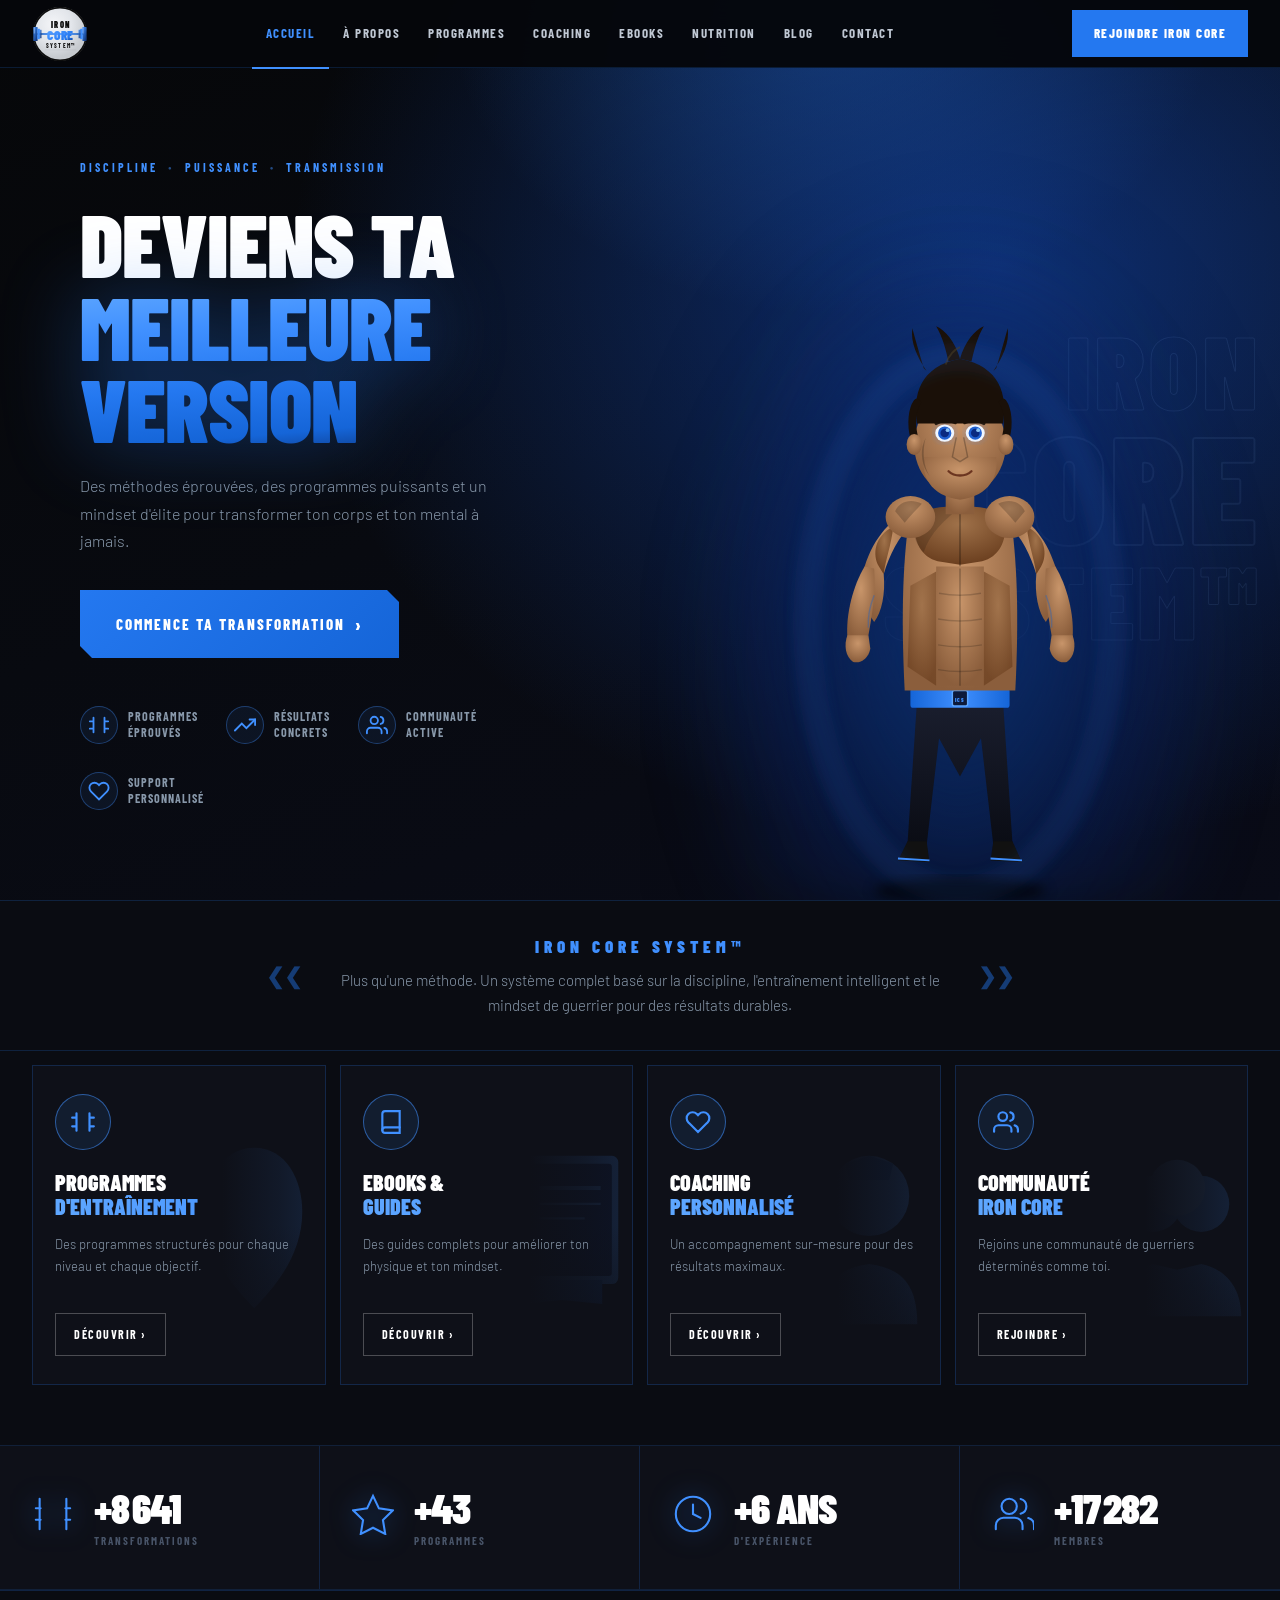
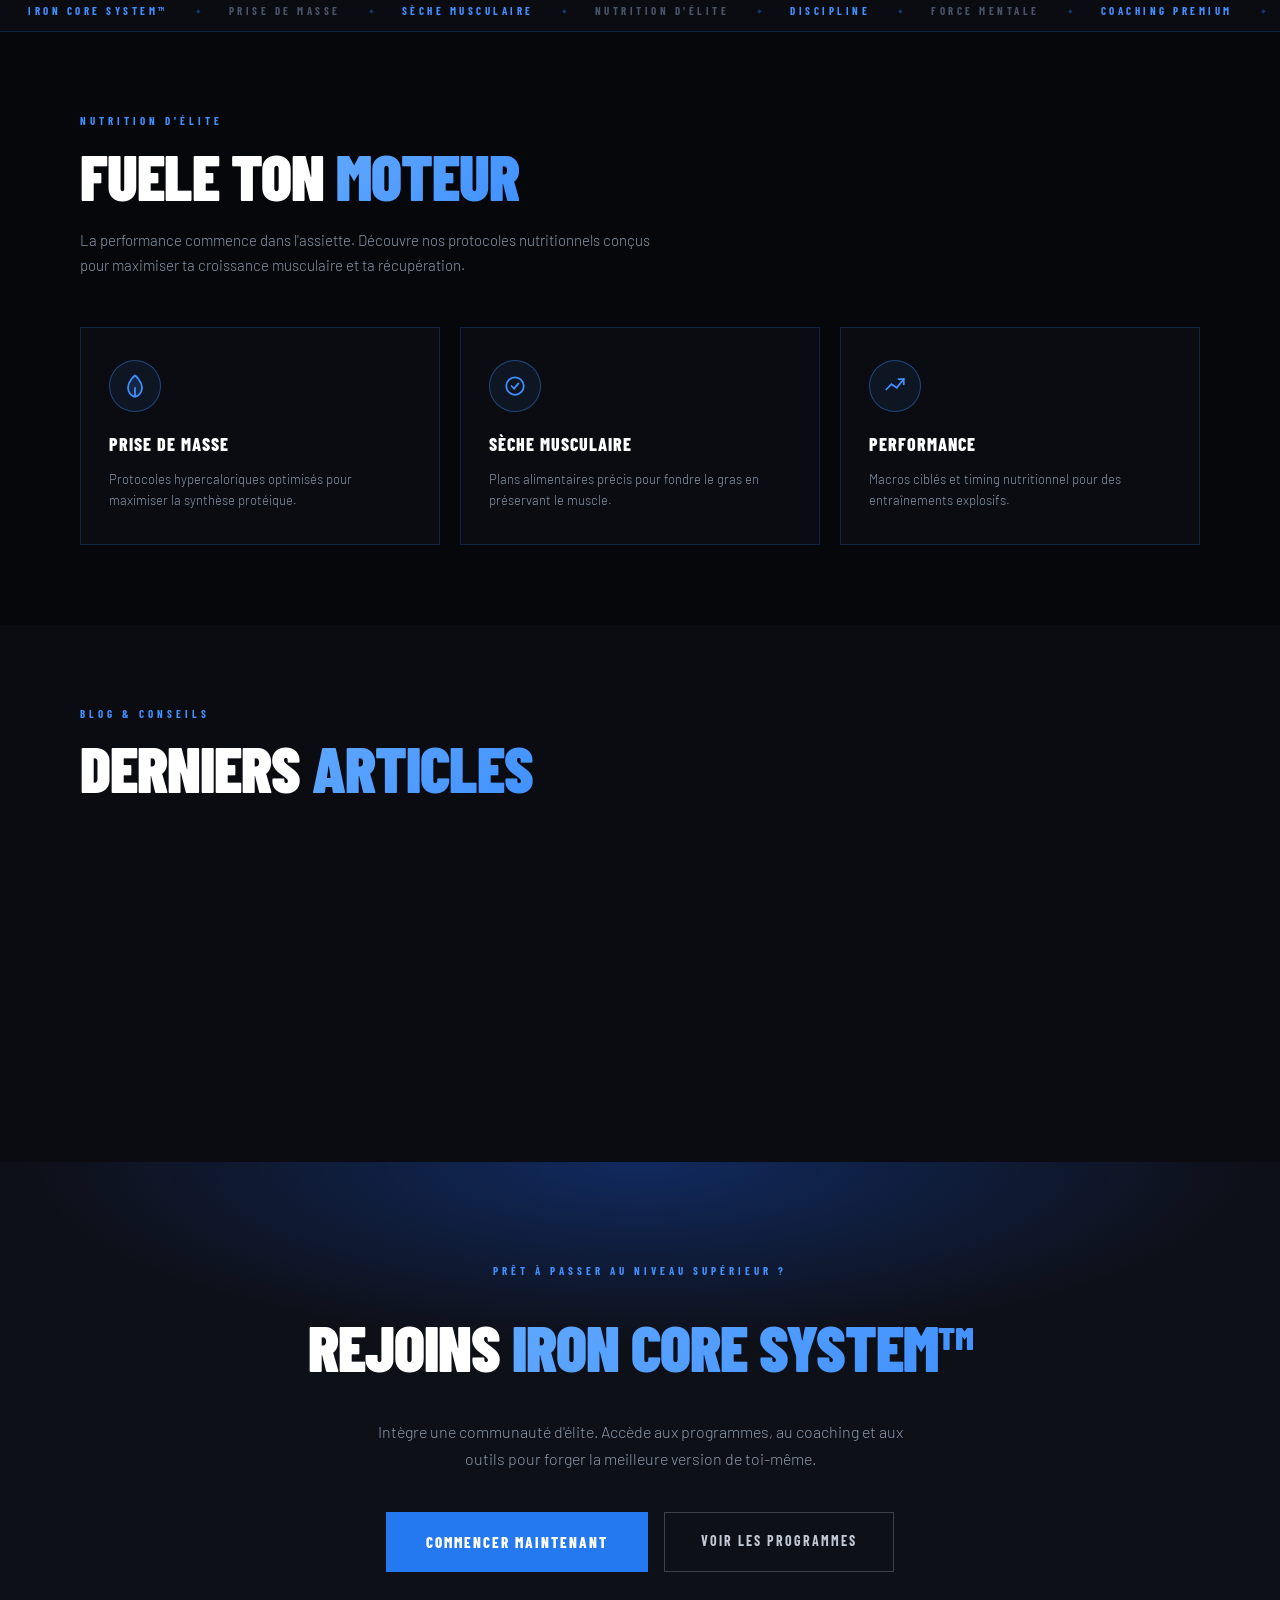
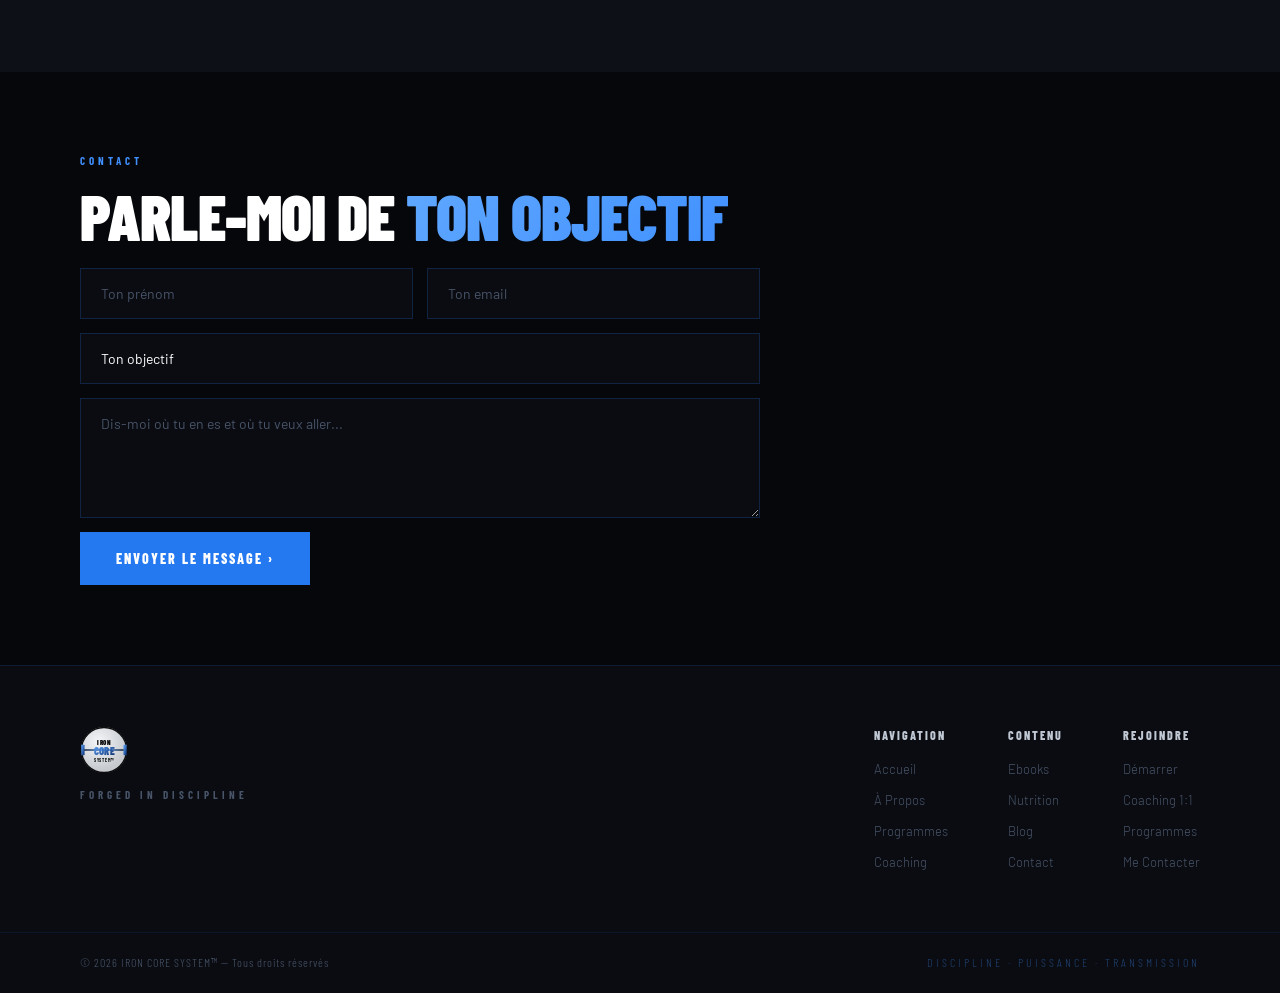
==== iron-core-system/index.html @ 013e6790 "Créer le site IRON CORE SYSTEM™ en HTML/CSS/JS vanilla Site de coaching sportif complet avec : - Nav" ====
<!DOCTYPE html>
<html lang="fr">
<head>
  <meta charset="UTF-8">
  <meta name="viewport" content="width=device-width, initial-scale=1.0">
  <title>IRON CORE SYSTEM™ — Deviens ta Meilleure Version</title>
  <link href="https://fonts.googleapis.com/css2?family=Barlow+Condensed:wght@300;400;700;800;900&family=Barlow:wght@300;400;500&display=swap" rel="stylesheet">
  <link rel="stylesheet" href="css/styles.css">
</head>
<body>

  <!-- ═══════════════════════════ NAVIGATION ═══════════════════════════ -->
  <nav id="navbar">
    <a href="#accueil" class="logo-link">
      <svg width="56" height="56" viewBox="0 0 200 200" fill="none" xmlns="http://www.w3.org/2000/svg">
        <defs>
          <radialGradient id="bg" cx="38%" cy="32%" r="62%">
            <stop offset="0%" stop-color="#F4F5F8"/>
            <stop offset="55%" stop-color="#E2E5EA"/>
            <stop offset="100%" stop-color="#C6CACF"/>
          </radialGradient>
          <linearGradient id="bar" x1="0%" y1="0%" x2="100%" y2="0%">
            <stop offset="0%" stop-color="#0D0D0D"/>
            <stop offset="20%" stop-color="#1565D8"/>
            <stop offset="50%" stop-color="#4090FF"/>
            <stop offset="80%" stop-color="#1565D8"/>
            <stop offset="100%" stop-color="#0D0D0D"/>
          </linearGradient>
          <linearGradient id="plate" x1="0%" y1="0%" x2="100%" y2="100%">
            <stop offset="0%" stop-color="#4090FF"/>
            <stop offset="100%" stop-color="#0A2A6A"/>
          </linearGradient>
          <linearGradient id="core" x1="0%" y1="0%" x2="100%" y2="100%">
            <stop offset="0%" stop-color="#60A8FF"/>
            <stop offset="35%" stop-color="#4090FF"/>
            <stop offset="70%" stop-color="#2478F0"/>
            <stop offset="100%" stop-color="#0A2A6A"/>
          </linearGradient>
        </defs>
        <circle cx="100" cy="100" r="96" fill="url(#bg)"/>
        <circle cx="100" cy="100" r="94" stroke="#0D0D0D" stroke-width="6" fill="none"/>
        <rect x="4" y="97" width="192" height="6" fill="url(#bar)" rx="1"/>
        <rect x="5" y="75" width="15" height="50" rx="2" fill="url(#plate)"/>
        <rect x="19" y="81" width="9" height="38" rx="1.5" fill="#4090FF"/>
        <rect x="27" y="85" width="7" height="30" rx="1" fill="url(#plate)" opacity="0.85"/>
        <rect x="180" y="75" width="15" height="50" rx="2" fill="url(#plate)"/>
        <rect x="172" y="81" width="9" height="38" rx="1.5" fill="#4090FF"/>
        <rect x="166" y="85" width="7" height="30" rx="1" fill="url(#plate)" opacity="0.85"/>
        <rect x="6" y="76" width="5" height="22" rx="1" fill="rgba(255,255,255,0.30)"/>
        <rect x="181" y="76" width="5" height="22" rx="1" fill="rgba(255,255,255,0.20)"/>
        <text x="102" y="80" text-anchor="middle" font-family="Barlow Condensed, sans-serif" font-weight="900" font-size="30" letter-spacing="5" fill="#0D0D0D">IRON</text>
        <text x="102" y="123" text-anchor="middle" font-family="Barlow Condensed, sans-serif" font-weight="900" font-size="47" letter-spacing="3" fill="url(#core)">CORE</text>
        <text x="102" y="151" text-anchor="middle" font-family="Barlow Condensed, sans-serif" font-weight="700" font-size="22" letter-spacing="4" fill="#111111">SYSTEM™</text>
        <line x1="46" y1="157" x2="158" y2="157" stroke="rgba(0,0,0,0.16)" stroke-width="1.2"/>
      </svg>
    </a>

    <button class="hamburger" aria-label="Menu">
      <span></span><span></span><span></span>
    </button>

    <ul class="nav-links">
      <li><a href="#accueil" class="active">Accueil</a></li>
      <li><a href="#propos">À Propos</a></li>
      <li><a href="#programmes">Programmes</a></li>
      <li><a href="#coaching">Coaching</a></li>
      <li><a href="#ebooks">Ebooks</a></li>
      <li><a href="#nutrition">Nutrition</a></li>
      <li><a href="#blog">Blog</a></li>
      <li><a href="#contact">Contact</a></li>
    </ul>

    <a href="#rejoindre" class="btn-cta">Rejoindre Iron Core</a>
  </nav>

  <!-- ═══════════════════════════ HERO ═══════════════════════════ -->
  <section class="hero" id="accueil">
    <div class="hero-content">
      <p class="hero-tag">
        Discipline <span class="dot">●</span>
        Puissance <span class="dot">●</span>
        Transmission
      </p>

      <h1>
        <span class="h1-white">DEVIENS TA</span>
        <span class="h1-blue">MEILLEURE VERSION</span>
      </h1>

      <p class="hero-desc">
        Des méthodes éprouvées, des programmes puissants et un mindset d'élite
        pour transformer ton corps et ton mental à jamais.
      </p>

      <a href="#programmes" class="btn-hero">
        Commence ta Transformation <span class="arrow">›</span>
      </a>

      <div class="hero-features">
        <div class="hf">
          <div class="hf-icon">
            <svg viewBox="0 0 24 24" width="22" height="22" fill="none" stroke="#4090FF" stroke-width="2" stroke-linecap="round">
              <path d="M6 4v16M18 4v16M2 8h4M18 8h4M2 16h4M18 16h4"/>
            </svg>
          </div>
          <span>Programmes<br>Éprouvés</span>
        </div>
        <div class="hf">
          <div class="hf-icon">
            <svg viewBox="0 0 24 24" width="22" height="22" fill="none" stroke="#4090FF" stroke-width="2" stroke-linecap="round">
              <polyline points="23 6 13.5 15.5 8.5 10.5 1 18"/>
              <polyline points="17 6 23 6 23 12"/>
            </svg>
          </div>
          <span>Résultats<br>Concrets</span>
        </div>
        <div class="hf">
          <div class="hf-icon">
            <svg viewBox="0 0 24 24" width="22" height="22" fill="none" stroke="#4090FF" stroke-width="2" stroke-linecap="round">
              <path d="M17 21v-2a4 4 0 0 0-4-4H5a4 4 0 0 0-4 4v2"/>
              <circle cx="9" cy="7" r="4"/>
              <path d="M23 21v-2a4 4 0 0 0-3-3.87M16 3.13a4 4 0 0 1 0 7.75"/>
            </svg>
          </div>
          <span>Communauté<br>Active</span>
        </div>
        <div class="hf">
          <div class="hf-icon">
            <svg viewBox="0 0 24 24" width="22" height="22" fill="none" stroke="#4090FF" stroke-width="2" stroke-linecap="round">
              <path d="M20.84 4.61a5.5 5.5 0 0 0-7.78 0L12 5.67l-1.06-1.06a5.5 5.5 0 0 0-7.78 7.78l1.06 1.06L12 21.23l7.78-7.78 1.06-1.06a5.5 5.5 0 0 0 0-7.78z"/>
            </svg>
          </div>
          <span>Support<br>Personnalisé</span>
        </div>
      </div>
    </div>

    <div class="hero-right">
      <div class="fighter-aura"></div>
      <div class="hero-watermark" aria-hidden="true">
        <span>IRON</span>
        <span class="wm-core">CORE</span>
        <span>SYSTEM™</span>
      </div>

      <!-- Guerrier SVG -->
      <svg class="fighter-svg" viewBox="0 0 400 650" width="420" height="620" fill="none" xmlns="http://www.w3.org/2000/svg">
        <defs>
          <radialGradient id="skin" cx="50%" cy="30%" r="70%">
            <stop offset="0%" stop-color="#C8956A"/>
            <stop offset="100%" stop-color="#8B5E3C"/>
          </radialGradient>
          <radialGradient id="skinDark" cx="50%" cy="30%" r="70%">
            <stop offset="0%" stop-color="#A0724A"/>
            <stop offset="100%" stop-color="#6B3F1F"/>
          </radialGradient>
          <linearGradient id="pants" x1="0%" y1="0%" x2="0%" y2="100%">
            <stop offset="0%" stop-color="#1A1E2E"/>
            <stop offset="100%" stop-color="#0A0C14"/>
          </linearGradient>
          <linearGradient id="belt" x1="0%" y1="0%" x2="100%" y2="0%">
            <stop offset="0%" stop-color="#1565D8"/>
            <stop offset="50%" stop-color="#4090FF"/>
            <stop offset="100%" stop-color="#1565D8"/>
          </linearGradient>
          <linearGradient id="glow" x1="50%" y1="0%" x2="50%" y2="100%">
            <stop offset="0%" stop-color="rgba(64,144,255,0.9)"/>
            <stop offset="100%" stop-color="rgba(20,80,200,0.1)"/>
          </linearGradient>
          <filter id="blur2">
            <feGaussianBlur stdDeviation="2"/>
          </filter>
          <filter id="blur6">
            <feGaussianBlur stdDeviation="6"/>
          </filter>
        </defs>

        <!-- Ombre au sol -->
        <ellipse cx="200" cy="630" rx="90" ry="14" fill="rgba(0,0,0,0.6)" filter="url(#blur6)"/>

        <!-- Jambes -->
        <path d="M155 430 L145 580 L165 582 L178 470 L200 510 L222 470 L235 582 L255 580 L245 430 Z" fill="url(#pants)"/>
        <!-- Chaussures -->
        <path d="M145 578 L135 598 L168 600 L165 578 Z" fill="#111"/>
        <path d="M235 578 L232 598 L265 600 L255 578 Z" fill="#111"/>
        <!-- Liseré bleu chaussures -->
        <path d="M135 596 L168 598" stroke="#4090FF" stroke-width="2"/>
        <path d="M232 596 L265 598" stroke="#4090FF" stroke-width="2"/>

        <!-- Ceinture -->
        <rect x="148" y="418" width="104" height="20" rx="3" fill="url(#belt)"/>
        <rect x="192" y="420" width="16" height="16" rx="2" fill="#0D1A3A" stroke="#60A8FF" stroke-width="1.5"/>
        <text x="200" y="432" text-anchor="middle" font-family="Barlow Condensed,sans-serif" font-weight="900" font-size="6" fill="#4090FF" letter-spacing="1">ICS</text>

        <!-- Torse principal -->
        <path d="M148 230 C140 280 138 340 142 420 L258 420 C262 340 260 280 252 230 Z" fill="url(#skin)"/>

        <!-- Pectoraux -->
        <path d="M152 245 C155 230 180 225 200 228 C220 225 245 230 248 245 C248 268 238 282 220 285 L200 288 L180 285 C162 282 152 268 152 245 Z" fill="url(#skinDark)"/>
        <!-- Ligne entre pecs -->
        <path d="M200 230 L200 290" stroke="rgba(0,0,0,0.25)" stroke-width="2"/>
        <!-- Ombre pec gauche -->
        <path d="M152 245 C155 230 180 225 200 228 C185 240 168 255 162 275 C155 268 150 258 152 245 Z" fill="rgba(0,0,0,0.15)"/>

        <!-- Abdominaux -->
        <path d="M175 290 L175 415 L225 415 L225 290 Z" fill="url(#skin)"/>
        <!-- Ligne centrale abs -->
        <line x1="200" y1="292" x2="200" y2="415" stroke="rgba(0,0,0,0.2)" stroke-width="2"/>
        <!-- Ligne abs horizontales -->
        <path d="M178 318 Q200 322 222 318" stroke="rgba(0,0,0,0.18)" stroke-width="1.5" fill="none"/>
        <path d="M177 345 Q200 349 223 345" stroke="rgba(0,0,0,0.18)" stroke-width="1.5" fill="none"/>
        <path d="M177 372 Q200 376 223 372" stroke="rgba(0,0,0,0.18)" stroke-width="1.5" fill="none"/>
        <path d="M177 398 Q200 402 223 398" stroke="rgba(0,0,0,0.18)" stroke-width="1.5" fill="none"/>
        <!-- Obliques -->
        <path d="M148 310 L175 295 L175 415 L145 395 Z" fill="url(#skinDark)" opacity="0.7"/>
        <path d="M252 310 L225 295 L225 415 L255 395 Z" fill="url(#skinDark)" opacity="0.7"/>

        <!-- Bras gauche -->
        <path d="M148 232 C130 238 110 258 100 290 C96 310 100 335 110 348 C118 338 122 318 120 298 C126 278 136 258 148 248 Z" fill="url(#skin)"/>
        <!-- Biceps gauche -->
        <path d="M115 290 C108 278 110 258 130 248 C128 268 122 282 120 298 Z" fill="url(#skinDark)"/>
        <!-- Avant-bras gauche -->
        <path d="M100 290 C88 310 80 340 82 365 C88 370 96 368 104 362 C108 340 112 315 110 292 Z" fill="url(#skin)"/>
        <!-- Main gauche -->
        <path d="M82 362 C78 372 80 385 88 390 C96 392 104 386 106 376 L104 362 Z" fill="url(#skin)"/>
        <!-- Veines bras gauche -->
        <path d="M110 320 C106 330 103 342 104 354" stroke="rgba(30,100,200,0.4)" stroke-width="1.5" fill="none"/>

        <!-- Bras droit -->
        <path d="M252 232 C270 238 290 258 300 290 C304 310 300 335 290 348 C282 338 278 318 280 298 C274 278 264 258 252 248 Z" fill="url(#skin)"/>
        <!-- Biceps droit -->
        <path d="M285 290 C292 278 290 258 270 248 C272 268 278 282 280 298 Z" fill="url(#skinDark)"/>
        <!-- Avant-bras droit -->
        <path d="M300 290 C312 310 320 340 318 365 C312 370 304 368 296 362 C292 340 288 315 290 292 Z" fill="url(#skin)"/>
        <!-- Main droite -->
        <path d="M318 362 C322 372 320 385 312 390 C304 392 296 386 294 376 L296 362 Z" fill="url(#skin)"/>
        <!-- Veines bras droit -->
        <path d="M290 320 C294 330 297 342 296 354" stroke="rgba(30,100,200,0.4)" stroke-width="1.5" fill="none"/>

        <!-- Épaules -->
        <ellipse cx="148" cy="238" rx="26" ry="22" fill="url(#skin)"/>
        <ellipse cx="252" cy="238" rx="26" ry="22" fill="url(#skin)"/>
        <!-- Ombre épaules -->
        <path d="M132 232 C136 222 148 218 160 224 C155 230 148 236 142 244 Z" fill="rgba(0,0,0,0.2)"/>
        <path d="M268 232 C264 222 252 218 240 224 C245 230 252 236 258 244 Z" fill="rgba(0,0,0,0.2)"/>

        <!-- Cou -->
        <path d="M185 185 L185 235 L215 235 L215 185 Z" fill="url(#skin)"/>
        <path d="M185 190 C185 200 188 210 200 215 C212 210 215 200 215 190 Z" fill="url(#skinDark)" opacity="0.5"/>

        <!-- Tête -->
        <ellipse cx="200" cy="162" rx="48" ry="54" fill="url(#skin)"/>
        <!-- Mâchoire / visage -->
        <path d="M162 175 C160 195 168 215 200 220 C232 215 240 195 238 175 Z" fill="url(#skin)"/>
        <!-- Ombre visage gauche -->
        <path d="M162 160 C158 170 160 185 168 195 C162 185 160 170 164 155 Z" fill="rgba(0,0,0,0.2)"/>

        <!-- Sourcils -->
        <path d="M175 140 C180 136 190 136 195 139" stroke="#2A1A0A" stroke-width="3.5" fill="none" stroke-linecap="round"/>
        <path d="M205 139 C210 136 220 136 225 140" stroke="#2A1A0A" stroke-width="3.5" fill="none" stroke-linecap="round"/>

        <!-- Yeux bleus lumineux -->
        <ellipse cx="184" cy="150" rx="10" ry="9" fill="white"/>
        <ellipse cx="216" cy="150" rx="10" ry="9" fill="white"/>
        <ellipse cx="184" cy="150" rx="7" ry="7" fill="#2060D0"/>
        <ellipse cx="216" cy="150" rx="7" ry="7" fill="#2060D0"/>
        <ellipse cx="184" cy="150" rx="4.5" ry="4.5" fill="#0A2A80"/>
        <ellipse cx="216" cy="150" rx="4.5" ry="4.5" fill="#0A2A80"/>
        <!-- Reflets yeux -->
        <circle cx="187" cy="147" r="2" fill="rgba(150,210,255,0.9)"/>
        <circle cx="219" cy="147" r="2" fill="rgba(150,210,255,0.9)"/>
        <!-- Lueur yeux -->
        <ellipse cx="184" cy="150" rx="11" ry="10" fill="none" stroke="#4090FF" stroke-width="1" opacity="0.7" filter="url(#blur2)"/>
        <ellipse cx="216" cy="150" rx="11" ry="10" fill="none" stroke="#4090FF" stroke-width="1" opacity="0.7" filter="url(#blur2)"/>

        <!-- Nez -->
        <path d="M196 155 L192 175 L200 180 L208 175 L204 155" stroke="rgba(0,0,0,0.25)" stroke-width="1.5" fill="none" stroke-linecap="round"/>

        <!-- Bouche -->
        <path d="M188 190 C194 196 206 196 212 190" stroke="#6B3520" stroke-width="2.5" fill="none" stroke-linecap="round"/>

        <!-- Cheveux noirs dynamiques -->
        <path d="M155 140 C150 110 158 80 200 72 C242 80 250 110 245 140" fill="#1A1008"/>
        <!-- Mèches dynamiques -->
        <path d="M200 72 C195 55 185 42 175 38 C182 50 185 62 188 75" fill="#1A1008"/>
        <path d="M200 72 C205 55 215 42 225 38 C218 50 215 62 212 75" fill="#1A1008"/>
        <path d="M165 85 C155 70 148 55 150 40 C154 55 158 68 162 82" fill="#1A1008"/>
        <path d="M235 85 C245 70 252 55 250 40 C246 55 242 68 238 82" fill="#1A1008"/>
        <!-- Reflets cheveux -->
        <path d="M185 78 C188 68 195 62 200 60" stroke="rgba(80,60,20,0.5)" stroke-width="2" fill="none"/>
        <!-- Cheveux oreilles -->
        <path d="M152 155 C148 140 150 125 155 118" stroke="#1A1008" stroke-width="8" fill="none" stroke-linecap="round"/>
        <path d="M248 155 C252 140 250 125 245 118" stroke="#1A1008" stroke-width="8" fill="none" stroke-linecap="round"/>

        <!-- Oreilles -->
        <ellipse cx="152" cy="162" rx="8" ry="11" fill="url(#skin)"/>
        <ellipse cx="248" cy="162" rx="8" ry="11" fill="url(#skin)"/>

        <!-- Lueur bleue autour du personnage -->
        <ellipse cx="200" cy="350" rx="160" ry="280" fill="none" stroke="rgba(64,144,255,0.08)" stroke-width="30" filter="url(#blur6)"/>
      </svg>
    </div>
  </section>

  <!-- ═══════════════════════════ BANDE ICS ═══════════════════════════ -->
  <section class="ics-band" id="propos">
    <span class="ics-arrow">❮❮</span>
    <div class="ics-center">
      <p class="ics-title">IRON CORE SYSTEM™</p>
      <p class="ics-desc">
        Plus qu'une méthode. Un système complet basé sur la discipline,
        l'entraînement intelligent et le mindset de guerrier pour des résultats durables.
      </p>
    </div>
    <span class="ics-arrow">❯❯</span>
  </section>

  <!-- ═══════════════════════════ FEATURE CARDS ═══════════════════════════ -->
  <section class="features" id="programmes">

    <!-- Card 1 : Programmes -->
    <div class="feature-card reveal">
      <div class="card-bg-image">
        <svg viewBox="0 0 200 280" width="200" height="280" fill="none" opacity="0.18">
          <path d="M100 20 C60 20 40 60 40 100 C40 150 70 190 100 220 C130 190 160 150 160 100 C160 60 140 20 100 20 Z" fill="#4090FF"/>
          <path d="M70 90 L130 90 M70 110 L130 110 M70 130 L130 130" stroke="#4090FF" stroke-width="8" stroke-linecap="round"/>
        </svg>
      </div>
      <div class="card-icon">
        <svg viewBox="0 0 24 24" width="26" height="26" fill="none" stroke="#4090FF" stroke-width="2" stroke-linecap="round">
          <path d="M6 4v16M18 4v16M2 8h4M18 8h4M2 16h4M18 16h4"/>
        </svg>
      </div>
      <h3 class="card-title">
        PROGRAMMES
        <span class="card-title-blue">D'ENTRAÎNEMENT</span>
      </h3>
      <p class="card-desc">Des programmes structurés pour chaque niveau et chaque objectif.</p>
      <a href="#programmes" class="btn-card">Découvrir ›</a>
    </div>

    <!-- Card 2 : Ebooks -->
    <div class="feature-card reveal" id="ebooks">
      <div class="card-bg-image">
        <svg viewBox="0 0 200 280" width="200" height="280" fill="none" opacity="0.18">
          <rect x="50" y="30" width="120" height="160" rx="8" fill="#4090FF"/>
          <rect x="58" y="40" width="104" height="140" rx="4" fill="#0A2A6A"/>
          <line x1="72" y1="70" x2="148" y2="70" stroke="#4090FF" stroke-width="5"/>
          <line x1="72" y1="90" x2="148" y2="90" stroke="#4090FF" stroke-width="3"/>
          <line x1="72" y1="108" x2="128" y2="108" stroke="#4090FF" stroke-width="3"/>
          <path d="M50 185 L50 215 L100 210 L150 215 L150 185" fill="#1565D8"/>
        </svg>
      </div>
      <div class="card-icon">
        <svg viewBox="0 0 24 24" width="26" height="26" fill="none" stroke="#4090FF" stroke-width="2" stroke-linecap="round">
          <path d="M4 19.5A2.5 2.5 0 0 1 6.5 17H20"/>
          <path d="M6.5 2H20v20H6.5A2.5 2.5 0 0 1 4 19.5v-15A2.5 2.5 0 0 1 6.5 2z"/>
        </svg>
      </div>
      <h3 class="card-title">
        EBOOKS &amp;
        <span class="card-title-blue">GUIDES</span>
      </h3>
      <p class="card-desc">Des guides complets pour améliorer ton physique et ton mindset.</p>
      <a href="#ebooks" class="btn-card">Découvrir ›</a>
    </div>

    <!-- Card 3 : Coaching -->
    <div class="feature-card reveal" id="coaching">
      <div class="card-bg-image">
        <svg viewBox="0 0 200 280" width="200" height="280" fill="none" opacity="0.18">
          <circle cx="100" cy="80" r="50" fill="#4090FF"/>
          <path d="M40 240 C40 190 60 170 100 165 C140 170 160 190 160 240" fill="#4090FF"/>
          <path d="M75 60 L125 60 L130 40 L100 30 L70 40 Z" fill="#1565D8"/>
        </svg>
      </div>
      <div class="card-icon">
        <svg viewBox="0 0 24 24" width="26" height="26" fill="none" stroke="#4090FF" stroke-width="2" stroke-linecap="round">
          <path d="M20.84 4.61a5.5 5.5 0 0 0-7.78 0L12 5.67l-1.06-1.06a5.5 5.5 0 0 0-7.78 7.78l1.06 1.06L12 21.23l7.78-7.78 1.06-1.06a5.5 5.5 0 0 0 0-7.78z"/>
        </svg>
      </div>
      <h3 class="card-title">
        COACHING
        <span class="card-title-blue">PERSONNALISÉ</span>
      </h3>
      <p class="card-desc">Un accompagnement sur-mesure pour des résultats maximaux.</p>
      <a href="#coaching" class="btn-card">Découvrir ›</a>
    </div>

    <!-- Card 4 : Communauté -->
    <div class="feature-card reveal">
      <div class="card-bg-image">
        <svg viewBox="0 0 200 280" width="200" height="280" fill="none" opacity="0.18">
          <circle cx="70" cy="90" r="35" fill="#4090FF"/>
          <circle cx="130" cy="90" r="35" fill="#4090FF"/>
          <circle cx="100" cy="70" r="35" fill="#60A8FF"/>
          <path d="M20 230 C20 190 44 170 70 165 L100 172 L130 165 C156 170 180 190 180 230" fill="#4090FF"/>
        </svg>
      </div>
      <div class="card-icon">
        <svg viewBox="0 0 24 24" width="26" height="26" fill="none" stroke="#4090FF" stroke-width="2" stroke-linecap="round">
          <path d="M17 21v-2a4 4 0 0 0-4-4H5a4 4 0 0 0-4 4v2"/>
          <circle cx="9" cy="7" r="4"/>
          <path d="M23 21v-2a4 4 0 0 0-3-3.87M16 3.13a4 4 0 0 1 0 7.75"/>
        </svg>
      </div>
      <h3 class="card-title">
        COMMUNAUTÉ
        <span class="card-title-blue">IRON CORE</span>
      </h3>
      <p class="card-desc">Rejoins une communauté de guerriers déterminés comme toi.</p>
      <a href="#rejoindre" class="btn-card">Rejoindre ›</a>
    </div>

  </section>

  <!-- ═══════════════════════════ STATS ═══════════════════════════ -->
  <section class="stats">
    <div class="stat reveal">
      <div class="stat-icon">
        <svg viewBox="0 0 44 44" width="42" height="42" fill="none" stroke="#4090FF" stroke-width="2.2" stroke-linecap="round">
          <path d="M8 6v32M36 6v32M4 16h5M35 16h5M4 28h5M35 28h5"/>
        </svg>
      </div>
      <div>
        <p class="stat-num">+10 000</p>
        <p class="stat-label">TRANSFORMATIONS</p>
      </div>
    </div>
    <div class="stat reveal">
      <div class="stat-icon">
        <svg viewBox="0 0 44 44" width="42" height="42" fill="none" stroke="#4090FF" stroke-width="2.2" stroke-linecap="round">
          <polygon points="22 3 28.2 16.1 42.8 18.2 32.4 28.3 34.8 42.9 22 36.4 9.2 42.9 11.6 28.3 1.2 18.2 15.8 16.1 22 3"/>
        </svg>
      </div>
      <div>
        <p class="stat-num">+50</p>
        <p class="stat-label">PROGRAMMES</p>
      </div>
    </div>
    <div class="stat reveal">
      <div class="stat-icon">
        <svg viewBox="0 0 44 44" width="42" height="42" fill="none" stroke="#4090FF" stroke-width="2.2" stroke-linecap="round">
          <circle cx="22" cy="22" r="18"/><polyline points="22 12 22 22 30 26"/>
        </svg>
      </div>
      <div>
        <p class="stat-num">+7 ANS</p>
        <p class="stat-label">D'EXPÉRIENCE</p>
      </div>
    </div>
    <div class="stat reveal">
      <div class="stat-icon">
        <svg viewBox="0 0 44 44" width="42" height="42" fill="none" stroke="#4090FF" stroke-width="2.2" stroke-linecap="round">
          <path d="M32 38v-4a8 8 0 0 0-8-8H12a8 8 0 0 0-8 8v4"/>
          <circle cx="18" cy="14" r="8"/>
          <path d="M44 38v-4a8 8 0 0 0-6-7.74M30 6.26a8 8 0 0 1 0 15.5"/>
        </svg>
      </div>
      <div>
        <p class="stat-num">+20 000</p>
        <p class="stat-label">MEMBRES</p>
      </div>
    </div>
  </section>

  <!-- ═══════════════════════════ TICKER ═══════════════════════════ -->
  <div class="ticker">
    <div class="ticker-track">
      <span class="tk blue">Iron Core System™</span><span class="sep">◆</span>
      <span class="tk">Prise de Masse</span><span class="sep">◆</span>
      <span class="tk blue">Sèche Musculaire</span><span class="sep">◆</span>
      <span class="tk">Nutrition d'Élite</span><span class="sep">◆</span>
      <span class="tk blue">Discipline</span><span class="sep">◆</span>
      <span class="tk">Force Mentale</span><span class="sep">◆</span>
      <span class="tk blue">Coaching Premium</span><span class="sep">◆</span>
      <span class="tk">Forged in Discipline</span><span class="sep">◆</span>
      <span class="tk blue">Iron Core System™</span><span class="sep">◆</span>
      <span class="tk">Prise de Masse</span><span class="sep">◆</span>
      <span class="tk blue">Sèche Musculaire</span><span class="sep">◆</span>
      <span class="tk">Nutrition d'Élite</span><span class="sep">◆</span>
      <span class="tk blue">Discipline</span><span class="sep">◆</span>
      <span class="tk">Force Mentale</span><span class="sep">◆</span>
      <span class="tk blue">Coaching Premium</span><span class="sep">◆</span>
      <span class="tk">Forged in Discipline</span><span class="sep">◆</span>
    </div>
  </div>

  <!-- ═══════════════════════════ SECTION NUTRITION ═══════════════════════════ -->
  <section class="nutrition-section reveal" id="nutrition">
    <div class="section-label">NUTRITION D'ÉLITE</div>
    <h2 class="section-title">FUELE TON <span class="blue-grad">MOTEUR</span></h2>
    <p class="section-desc">La performance commence dans l'assiette. Découvre nos protocoles nutritionnels conçus pour maximiser ta croissance musculaire et ta récupération.</p>
    <div class="nutrition-grid">
      <div class="nutri-card">
        <div class="nutri-icon">
          <svg viewBox="0 0 32 32" width="28" height="28" fill="none" stroke="#4090FF" stroke-width="2" stroke-linecap="round">
            <path d="M16 4 C16 4 8 10 8 18 C8 23 11.6 28 16 28 C20.4 28 24 23 24 18 C24 10 16 4 16 4 Z" fill="rgba(64,144,255,0.15)"/>
            <path d="M16 28 L16 18"/>
          </svg>
        </div>
        <h4>Prise de Masse</h4>
        <p>Protocoles hypercaloriques optimisés pour maximiser la synthèse protéique.</p>
      </div>
      <div class="nutri-card">
        <div class="nutri-icon">
          <svg viewBox="0 0 32 32" width="28" height="28" fill="none" stroke="#4090FF" stroke-width="2" stroke-linecap="round">
            <circle cx="16" cy="16" r="10"/>
            <path d="M12 16 L15 19 L20 13"/>
          </svg>
        </div>
        <h4>Sèche Musculaire</h4>
        <p>Plans alimentaires précis pour fondre le gras en préservant le muscle.</p>
      </div>
      <div class="nutri-card">
        <div class="nutri-icon">
          <svg viewBox="0 0 32 32" width="28" height="28" fill="none" stroke="#4090FF" stroke-width="2" stroke-linecap="round">
            <path d="M6 20 L12 14 L18 18 L26 8"/>
            <polyline points="20 8 26 8 26 14"/>
          </svg>
        </div>
        <h4>Performance</h4>
        <p>Macros ciblés et timing nutritionnel pour des entraînements explosifs.</p>
      </div>
    </div>
  </section>

  <!-- ═══════════════════════════ SECTION BLOG ═══════════════════════════ -->
  <section class="blog-section" id="blog">
    <div class="section-label">BLOG & CONSEILS</div>
    <h2 class="section-title">DERNIERS <span class="blue-grad">ARTICLES</span></h2>
    <div class="blog-grid">
      <article class="blog-card reveal">
        <div class="blog-cat">ENTRAÎNEMENT</div>
        <h4>Les 5 exercices fondamentaux pour une masse musculaire maximale</h4>
        <p>Squats, deadlifts, développé-couché... Ces exercices polyarticulaires sont la base de tout programme sérieux.</p>
        <a href="#blog" class="blog-link">Lire l'article ›</a>
      </article>
      <article class="blog-card reveal">
        <div class="blog-cat">NUTRITION</div>
        <h4>Calculer ses macros : le guide complet pour débutants</h4>
        <p>Protéines, glucides, lipides — comprendre comment calculer et ajuster ses macronutriments selon ton objectif.</p>
        <a href="#blog" class="blog-link">Lire l'article ›</a>
      </article>
      <article class="blog-card reveal">
        <div class="blog-cat">MINDSET</div>
        <h4>La discipline, seul vrai moteur de la transformation physique</h4>
        <p>La motivation disparaît. La discipline reste. Voici comment construire une routine implacable sur le long terme.</p>
        <a href="#blog" class="blog-link">Lire l'article ›</a>
      </article>
    </div>
  </section>

  <!-- ═══════════════════════════ CTA REJOINDRE ═══════════════════════════ -->
  <section class="cta-section reveal" id="rejoindre">
    <div class="cta-bg"></div>
    <div class="cta-content">
      <p class="cta-tag">PRÊT À PASSER AU NIVEAU SUPÉRIEUR ?</p>
      <h2 class="cta-title">REJOINS <span class="blue-grad">IRON CORE SYSTEM™</span></h2>
      <p class="cta-desc">Intègre une communauté d'élite. Accède aux programmes, au coaching et aux outils pour forger la meilleure version de toi-même.</p>
      <div class="cta-buttons">
        <a href="#coaching" class="btn-cta-large">Commencer Maintenant</a>
        <a href="#programmes" class="btn-ghost">Voir les Programmes</a>
      </div>
    </div>
  </section>

  <!-- ═══════════════════════════ CONTACT ═══════════════════════════ -->
  <section class="contact-section" id="contact">
    <div class="section-label">CONTACT</div>
    <h2 class="section-title">PARLE-MOI DE <span class="blue-grad">TON OBJECTIF</span></h2>
    <form class="contact-form" onsubmit="handleSubmit(event)">
      <div class="form-row">
        <input type="text" placeholder="Ton prénom" class="form-input" required>
        <input type="email" placeholder="Ton email" class="form-input" required>
      </div>
      <select class="form-input form-select">
        <option value="" disabled selected>Ton objectif</option>
        <option>Prise de masse</option>
        <option>Sèche musculaire</option>
        <option>Remise en forme</option>
        <option>Coaching personnalisé</option>
      </select>
      <textarea class="form-input form-textarea" placeholder="Dis-moi où tu en es et où tu veux aller..." rows="4"></textarea>
      <button type="submit" class="btn-submit">Envoyer le Message ›</button>
    </form>
  </section>

  <!-- ═══════════════════════════ FOOTER ═══════════════════════════ -->
  <footer class="footer">
    <div class="footer-top">
      <div class="footer-brand">
        <svg width="48" height="48" viewBox="0 0 200 200" fill="none">
          <defs>
            <radialGradient id="bg2" cx="38%" cy="32%" r="62%">
              <stop offset="0%" stop-color="#F4F5F8"/><stop offset="100%" stop-color="#C6CACF"/>
            </radialGradient>
            <linearGradient id="bar2" x1="0%" y1="0%" x2="100%" y2="0%">
              <stop offset="0%" stop-color="#0D0D0D"/><stop offset="50%" stop-color="#4090FF"/><stop offset="100%" stop-color="#0D0D0D"/>
            </linearGradient>
            <linearGradient id="core2" x1="0%" y1="0%" x2="100%" y2="100%">
              <stop offset="0%" stop-color="#60A8FF"/><stop offset="100%" stop-color="#0A2A6A"/>
            </linearGradient>
          </defs>
          <circle cx="100" cy="100" r="96" fill="url(#bg2)"/>
          <circle cx="100" cy="100" r="94" stroke="#0D0D0D" stroke-width="6" fill="none"/>
          <rect x="4" y="97" width="192" height="6" fill="url(#bar2)" rx="1"/>
          <rect x="5" y="78" width="14" height="44" rx="2" fill="url(#core2)"/>
          <rect x="181" y="78" width="14" height="44" rx="2" fill="url(#core2)"/>
          <text x="102" y="80" text-anchor="middle" font-family="Barlow Condensed,sans-serif" font-weight="900" font-size="28" letter-spacing="4" fill="#0D0D0D">IRON</text>
          <text x="102" y="121" text-anchor="middle" font-family="Barlow Condensed,sans-serif" font-weight="900" font-size="44" letter-spacing="2" fill="url(#core2)">CORE</text>
          <text x="102" y="148" text-anchor="middle" font-family="Barlow Condensed,sans-serif" font-weight="700" font-size="20" letter-spacing="3" fill="#111">SYSTEM™</text>
        </svg>
        <p class="footer-tagline">Forged in Discipline</p>
      </div>
      <div class="footer-links">
        <div class="footer-col">
          <p class="footer-col-title">Navigation</p>
          <a href="#accueil">Accueil</a>
          <a href="#propos">À Propos</a>
          <a href="#programmes">Programmes</a>
          <a href="#coaching">Coaching</a>
        </div>
        <div class="footer-col">
          <p class="footer-col-title">Contenu</p>
          <a href="#ebooks">Ebooks</a>
          <a href="#nutrition">Nutrition</a>
          <a href="#blog">Blog</a>
          <a href="#contact">Contact</a>
        </div>
        <div class="footer-col">
          <p class="footer-col-title">Rejoindre</p>
          <a href="#rejoindre">Démarrer</a>
          <a href="#coaching">Coaching 1:1</a>
          <a href="#programmes">Programmes</a>
          <a href="#contact">Me Contacter</a>
        </div>
      </div>
    </div>
    <div class="footer-bottom">
      <p>© 2026 IRON CORE SYSTEM™ — Tous droits réservés</p>
      <p class="footer-motto">DISCIPLINE · PUISSANCE · TRANSMISSION</p>
    </div>
  </footer>

  <script src="js/main.js"></script>
</body>
</html>
---- iron-core-system/css/styles.css ----
/* ═══════════════════════════════════════════════════
   IRON CORE SYSTEM™ — Styles
   ═══════════════════════════════════════════════════ */

:root {
  --bg-void:  #06070B;
  --bg-deep:  #0A0C12;
  --bg-dark:  #0E1018;
  --blue-700: #1565D8;
  --blue-500: #2478F0;
  --blue-400: #4090FF;
  --blue-300: #60A8FF;
  --silver:   #C0C8D4;
  --white:    #FFFFFF;
  --text-body: #8898AA;
  --text-dim:  #485468;
  --border: rgba(36, 120, 240, 0.22);
}

*, *::before, *::after { box-sizing: border-box; margin: 0; padding: 0; }

html { scroll-behavior: smooth; }

body {
  background: var(--bg-void);
  color: var(--white);
  font-family: 'Barlow', sans-serif;
  font-weight: 300;
  line-height: 1.6;
  overflow-x: hidden;
}

/* ═══════ NAV ═══════ */
nav {
  position: fixed;
  top: 0; left: 0; right: 0;
  height: 68px;
  display: flex;
  align-items: center;
  justify-content: space-between;
  padding: 0 32px;
  background: rgba(6, 7, 11, 0.96);
  border-bottom: 1px solid rgba(36, 120, 240, 0.18);
  backdrop-filter: blur(20px);
  -webkit-backdrop-filter: blur(20px);
  z-index: 999;
}

.logo-link { display: flex; align-items: center; text-decoration: none; flex-shrink: 0; }

.nav-links {
  display: flex;
  list-style: none;
  gap: 0;
}
.nav-links a {
  font-family: 'Barlow Condensed', sans-serif;
  font-weight: 700;
  font-size: 13px;
  letter-spacing: 1.5px;
  text-transform: uppercase;
  color: var(--silver);
  text-decoration: none;
  padding: 0 14px;
  line-height: 68px;
  display: block;
  transition: color 0.2s;
}
.nav-links a:hover,
.nav-links a.active { color: var(--blue-400); }
.nav-links a.active { border-bottom: 2px solid var(--blue-400); }

.btn-cta {
  font-family: 'Barlow Condensed', sans-serif;
  font-weight: 800;
  font-size: 13px;
  letter-spacing: 1.5px;
  text-transform: uppercase;
  color: white;
  background: var(--blue-500);
  padding: 13px 22px;
  text-decoration: none;
  transition: all 0.25s;
  white-space: nowrap;
  flex-shrink: 0;
}
.btn-cta:hover {
  background: var(--blue-400);
  transform: translateY(-1px);
  box-shadow: 0 8px 28px rgba(36, 120, 240, 0.5);
}

/* Hamburger */
.hamburger {
  display: none;
  flex-direction: column;
  gap: 5px;
  background: none;
  border: none;
  cursor: pointer;
  padding: 4px;
}
.hamburger span {
  display: block;
  width: 24px;
  height: 2px;
  background: var(--silver);
  transition: all 0.3s;
}

/* ═══════ HERO ═══════ */
.hero {
  min-height: 100vh;
  padding-top: 68px;
  display: grid;
  grid-template-columns: 1fr 1fr;
  align-items: center;
  position: relative;
  overflow: hidden;
  background:
    radial-gradient(ellipse 85% 100% at 78% 30%,
      rgba(20, 80, 200, 0.55) 0%, transparent 65%),
    radial-gradient(ellipse 60% 70% at 65% 0%,
      rgba(40, 110, 200, 0.4) 0%, transparent 50%),
    linear-gradient(160deg, #060709 0%, #080A10 50%, #0A0C18 100%);
}

.hero-content {
  padding: 60px 48px 60px 80px;
  position: relative;
  z-index: 2;
}

.hero-tag {
  font-family: 'Barlow Condensed', sans-serif;
  font-weight: 700;
  font-size: 12px;
  letter-spacing: 3px;
  text-transform: uppercase;
  color: var(--blue-400);
  margin-bottom: 24px;
  display: flex;
  align-items: center;
  gap: 10px;
}
.hero-tag .dot { font-size: 6px; opacity: 0.5; }

h1 { margin-bottom: 24px; }

.h1-white {
  display: block;
  font-family: 'Barlow Condensed', sans-serif;
  font-weight: 900;
  font-size: clamp(48px, 7vw, 100px);
  text-transform: uppercase;
  letter-spacing: -1px;
  line-height: 0.92;
  color: white;
}

.h1-blue {
  display: block;
  font-family: 'Barlow Condensed', sans-serif;
  font-weight: 900;
  font-size: clamp(48px, 7vw, 100px);
  text-transform: uppercase;
  letter-spacing: -1px;
  line-height: 0.92;
  background: linear-gradient(175deg,
    #60A8FF 0%, #4090FF 25%, #2478F0 55%, #1565D8 80%, #0A2A6A 100%);
  -webkit-background-clip: text;
  -webkit-text-fill-color: transparent;
  background-clip: text;
  filter: drop-shadow(0 0 40px rgba(36, 120, 240, 0.45));
}

.hero-desc {
  font-weight: 300;
  font-size: 16px;
  color: var(--text-body);
  line-height: 1.7;
  max-width: 440px;
  margin-bottom: 36px;
}

.btn-hero {
  display: inline-flex;
  align-items: center;
  gap: 10px;
  font-family: 'Barlow Condensed', sans-serif;
  font-weight: 800;
  font-size: 15px;
  letter-spacing: 2px;
  text-transform: uppercase;
  color: white;
  background: linear-gradient(135deg, var(--blue-500), var(--blue-700));
  padding: 18px 36px;
  text-decoration: none;
  transition: all 0.3s;
  margin-bottom: 48px;
  clip-path: polygon(0 0, calc(100% - 12px) 0, 100% 12px, 100% 100%, 12px 100%, 0 calc(100% - 12px));
}
.btn-hero .arrow { font-size: 20px; transition: transform 0.25s; }
.btn-hero:hover {
  background: linear-gradient(135deg, var(--blue-400), var(--blue-500));
  box-shadow: 0 12px 40px rgba(36, 120, 240, 0.55);
  transform: translateY(-2px);
}
.btn-hero:hover .arrow { transform: translateX(4px); }

.hero-features {
  display: flex;
  gap: 28px;
  flex-wrap: wrap;
}

.hf {
  display: flex;
  align-items: center;
  gap: 10px;
  font-family: 'Barlow Condensed', sans-serif;
  font-weight: 700;
  font-size: 12px;
  letter-spacing: 1px;
  text-transform: uppercase;
  color: var(--text-body);
  line-height: 1.3;
}
.hf-icon {
  width: 38px; height: 38px;
  border-radius: 50%;
  border: 1px solid rgba(64, 144, 255, 0.35);
  background: rgba(64, 144, 255, 0.08);
  display: flex;
  align-items: center;
  justify-content: center;
  flex-shrink: 0;
}

/* Hero droite */
.hero-right {
  position: relative;
  height: 100%;
  min-height: calc(100vh - 68px);
  display: flex;
  align-items: flex-end;
  justify-content: center;
  overflow: hidden;
}

.fighter-aura {
  position: absolute;
  bottom: 0; left: 50%;
  transform: translateX(-50%);
  width: 90%; height: 80%;
  background: radial-gradient(ellipse at 50% 65%,
    rgba(20, 90, 200, 0.6) 0%,
    rgba(10, 50, 160, 0.3) 35%,
    transparent 70%);
  filter: blur(30px);
  animation: auraPulse 4s ease-in-out infinite;
  pointer-events: none;
}

.fighter-svg {
  animation: fighterFloat 7s ease-in-out infinite;
  filter:
    drop-shadow(0 0 80px rgba(20, 80, 200, 0.6))
    drop-shadow(0 40px 80px rgba(0,0,0,0.9));
  position: relative;
  z-index: 2;
  margin-bottom: -10px;
}

@keyframes fighterFloat {
  0%, 100% { transform: translateY(0); }
  50% { transform: translateY(-12px); }
}
@keyframes auraPulse {
  0%, 100% { opacity: 0.85; transform: translateX(-50%) scale(1); }
  50% { opacity: 1; transform: translateX(-50%) scale(1.06); }
}

.hero-watermark {
  position: absolute;
  right: 3%;
  top: 50%;
  transform: translateY(-50%);
  display: flex;
  flex-direction: column;
  font-family: 'Barlow Condensed', sans-serif;
  font-weight: 900;
  text-transform: uppercase;
  pointer-events: none;
  user-select: none;
  text-align: right;
  line-height: 0.9;
  z-index: 1;
}
.hero-watermark span {
  font-size: clamp(50px, 8vw, 120px);
  letter-spacing: 4px;
  color: transparent;
  -webkit-text-stroke: 1px rgba(140, 190, 255, 0.1);
}
.wm-core {
  font-size: clamp(70px, 12vw, 160px) !important;
  -webkit-text-stroke: 2px rgba(140, 190, 255, 0.08) !important;
}

/* ═══════ ICS BAND ═══════ */
.ics-band {
  background: var(--bg-deep);
  border-top: 1px solid rgba(36, 120, 240, 0.2);
  border-bottom: 1px solid rgba(36, 120, 240, 0.2);
  padding: 32px 60px;
  display: flex;
  align-items: center;
  justify-content: center;
  gap: 28px;
  text-align: center;
}
.ics-arrow {
  color: rgba(36, 120, 240, 0.45);
  font-size: 22px;
  font-family: 'Barlow Condensed', sans-serif;
  font-weight: 900;
  flex-shrink: 0;
}
.ics-title {
  font-family: 'Barlow Condensed', sans-serif;
  font-weight: 900;
  font-size: 17px;
  letter-spacing: 5px;
  text-transform: uppercase;
  color: var(--blue-400);
  margin-bottom: 8px;
}
.ics-desc {
  font-weight: 300;
  font-size: 15px;
  color: var(--text-body);
  max-width: 620px;
  line-height: 1.65;
}

/* ═══════ FEATURE CARDS ═══════ */
.features {
  display: grid;
  grid-template-columns: repeat(4, 1fr);
  gap: 14px;
  padding: 14px 32px 60px;
  background: var(--bg-deep);
}

.feature-card {
  background: var(--bg-dark);
  border: 1px solid var(--border);
  padding: 28px 22px;
  position: relative;
  overflow: hidden;
  display: flex;
  flex-direction: column;
  min-height: 320px;
  transition: all 0.35s;
}
.feature-card:hover {
  border-color: rgba(64, 144, 255, 0.55);
  transform: translateY(-5px);
  box-shadow: 0 20px 60px rgba(0,0,0,0.4);
}
.feature-card::before {
  content: '';
  position: absolute;
  top: 0; left: 0; right: 0;
  height: 2px;
  background: linear-gradient(90deg,
    transparent, var(--blue-500), var(--blue-400), var(--blue-500), transparent);
  opacity: 0;
  transition: opacity 0.35s;
}
.feature-card:hover::before { opacity: 1; }

.card-bg-image {
  position: absolute;
  right: -10px;
  bottom: 0;
  width: 55%;
  height: 100%;
  display: flex;
  align-items: flex-end;
  justify-content: flex-end;
}
.card-bg-image::after {
  content: '';
  position: absolute;
  inset: 0;
  background: linear-gradient(90deg,
    var(--bg-dark) 30%,
    rgba(14, 16, 24, 0.6) 65%,
    transparent 100%);
  z-index: 1;
}
.card-bg-image::before {
  content: '';
  position: absolute;
  bottom: 0; left: 0; right: 0;
  height: 50%;
  background: linear-gradient(0deg, var(--bg-dark) 0%, transparent 100%);
  z-index: 1;
}

.card-icon {
  width: 56px; height: 56px;
  border-radius: 50%;
  border: 1.5px solid rgba(64, 144, 255, 0.55);
  background: rgba(64, 144, 255, 0.1);
  display: flex;
  align-items: center;
  justify-content: center;
  margin-bottom: 20px;
  position: relative;
  z-index: 2;
  flex-shrink: 0;
}

.card-title {
  font-family: 'Barlow Condensed', sans-serif;
  font-weight: 900;
  font-size: 22px;
  text-transform: uppercase;
  color: white;
  line-height: 1.1;
  position: relative;
  z-index: 2;
  margin-bottom: 4px;
}
.card-title-blue {
  display: block;
  background: linear-gradient(135deg, var(--blue-300), var(--blue-400));
  -webkit-background-clip: text;
  -webkit-text-fill-color: transparent;
  background-clip: text;
}

.card-desc {
  font-weight: 300;
  font-size: 13px;
  color: var(--text-body);
  line-height: 1.65;
  margin: 12px 0 20px;
  flex: 1;
  position: relative;
  z-index: 2;
}

.btn-card {
  display: inline-flex;
  align-items: center;
  gap: 6px;
  font-family: 'Barlow Condensed', sans-serif;
  font-weight: 700;
  font-size: 12px;
  letter-spacing: 1.5px;
  text-transform: uppercase;
  color: white;
  background: transparent;
  border: 1px solid rgba(255, 255, 255, 0.25);
  padding: 11px 18px;
  cursor: pointer;
  text-decoration: none;
  transition: all 0.25s;
  position: relative;
  z-index: 2;
  width: fit-content;
  margin-top: auto;
}
.btn-card:hover { border-color: var(--blue-400); color: var(--blue-400); }

/* ═══════ STATS ═══════ */
.stats {
  display: grid;
  grid-template-columns: repeat(4, 1fr);
  background: var(--bg-dark);
  border-top: 1px solid rgba(36, 120, 240, 0.15);
  border-bottom: 1px solid rgba(36, 120, 240, 0.15);
}

.stat {
  display: flex;
  align-items: center;
  gap: 20px;
  padding: 40px 32px;
  border-right: 1px solid rgba(36, 120, 240, 0.2);
}
.stat:last-child { border-right: none; }

.stat-icon {
  flex-shrink: 0;
  filter: drop-shadow(0 0 12px rgba(36, 120, 240, 0.6));
}

.stat-num {
  font-family: 'Barlow Condensed', sans-serif;
  font-weight: 900;
  font-size: 42px;
  letter-spacing: -1px;
  color: white;
  line-height: 1;
}
.stat-label {
  font-family: 'Barlow Condensed', sans-serif;
  font-weight: 700;
  font-size: 11px;
  letter-spacing: 2px;
  text-transform: uppercase;
  color: var(--text-dim);
  margin-top: 4px;
}

/* ═══════ TICKER ═══════ */
.ticker {
  height: 42px;
  background: var(--bg-deep);
  overflow: hidden;
  border-top: 1px solid rgba(36, 120, 240, 0.22);
  border-bottom: 1px solid rgba(36, 120, 240, 0.22);
  display: flex;
  align-items: center;
}
.ticker-track {
  display: inline-flex;
  align-items: center;
  animation: ticker 50s linear infinite;
  white-space: nowrap;
}
@keyframes ticker {
  from { transform: translateX(0); }
  to { transform: translateX(-50%); }
}
.tk {
  font-family: 'Barlow Condensed', sans-serif;
  font-weight: 700;
  font-size: 11px;
  letter-spacing: 3.5px;
  text-transform: uppercase;
  color: var(--text-dim);
  padding: 0 28px;
}
.tk.blue { color: var(--blue-400); }
.sep { color: rgba(36, 120, 240, 0.38); font-size: 6px; }

/* ═══════ SHARED SECTION STYLES ═══════ */
.section-label {
  font-family: 'Barlow Condensed', sans-serif;
  font-weight: 700;
  font-size: 11px;
  letter-spacing: 4px;
  text-transform: uppercase;
  color: var(--blue-400);
  margin-bottom: 14px;
}
.section-title {
  font-family: 'Barlow Condensed', sans-serif;
  font-weight: 900;
  font-size: clamp(36px, 5vw, 64px);
  text-transform: uppercase;
  letter-spacing: -1px;
  line-height: 1;
  color: white;
  margin-bottom: 20px;
}
.blue-grad {
  background: linear-gradient(135deg, var(--blue-300), var(--blue-400));
  -webkit-background-clip: text;
  -webkit-text-fill-color: transparent;
  background-clip: text;
}
.section-desc {
  font-weight: 300;
  font-size: 15px;
  color: var(--text-body);
  max-width: 600px;
  line-height: 1.7;
  margin-bottom: 48px;
}

/* ═══════ NUTRITION ═══════ */
.nutrition-section {
  padding: 80px 80px;
  background: var(--bg-void);
}
.nutrition-grid {
  display: grid;
  grid-template-columns: repeat(3, 1fr);
  gap: 20px;
}
.nutri-card {
  background: var(--bg-deep);
  border: 1px solid var(--border);
  padding: 32px 28px;
  transition: all 0.3s;
}
.nutri-card:hover {
  border-color: rgba(64,144,255,0.45);
  transform: translateY(-3px);
}
.nutri-icon {
  width: 52px; height: 52px;
  border-radius: 50%;
  border: 1px solid rgba(64,144,255,0.4);
  background: rgba(64,144,255,0.08);
  display: flex;
  align-items: center;
  justify-content: center;
  margin-bottom: 18px;
}
.nutri-card h4 {
  font-family: 'Barlow Condensed', sans-serif;
  font-weight: 800;
  font-size: 18px;
  text-transform: uppercase;
  letter-spacing: 1px;
  color: white;
  margin-bottom: 10px;
}
.nutri-card p {
  font-size: 13px;
  color: var(--text-body);
  line-height: 1.65;
}

/* ═══════ BLOG ═══════ */
.blog-section {
  padding: 80px 80px;
  background: var(--bg-deep);
}
.blog-grid {
  display: grid;
  grid-template-columns: repeat(3, 1fr);
  gap: 20px;
}
.blog-card {
  background: var(--bg-dark);
  border: 1px solid var(--border);
  padding: 32px 28px;
  transition: all 0.3s;
}
.blog-card:hover {
  border-color: rgba(64,144,255,0.45);
  transform: translateY(-3px);
}
.blog-cat {
  font-family: 'Barlow Condensed', sans-serif;
  font-weight: 700;
  font-size: 10px;
  letter-spacing: 3px;
  text-transform: uppercase;
  color: var(--blue-400);
  margin-bottom: 12px;
}
.blog-card h4 {
  font-family: 'Barlow Condensed', sans-serif;
  font-weight: 800;
  font-size: 20px;
  text-transform: uppercase;
  color: white;
  line-height: 1.15;
  margin-bottom: 12px;
}
.blog-card p {
  font-size: 13px;
  color: var(--text-body);
  line-height: 1.65;
  margin-bottom: 20px;
}
.blog-link {
  font-family: 'Barlow Condensed', sans-serif;
  font-weight: 700;
  font-size: 12px;
  letter-spacing: 1.5px;
  text-transform: uppercase;
  color: var(--blue-400);
  text-decoration: none;
  transition: color 0.2s;
}
.blog-link:hover { color: var(--blue-300); }

/* ═══════ CTA ═══════ */
.cta-section {
  position: relative;
  padding: 100px 80px;
  text-align: center;
  overflow: hidden;
}
.cta-bg {
  position: absolute;
  inset: 0;
  background:
    radial-gradient(ellipse 80% 60% at 50% 0%, rgba(20,80,200,0.4) 0%, transparent 60%),
    var(--bg-dark);
}
.cta-content { position: relative; z-index: 2; }
.cta-tag {
  font-family: 'Barlow Condensed', sans-serif;
  font-weight: 700;
  font-size: 11px;
  letter-spacing: 4px;
  text-transform: uppercase;
  color: var(--blue-400);
  margin-bottom: 16px;
}
.cta-title {
  font-family: 'Barlow Condensed', sans-serif;
  font-weight: 900;
  font-size: clamp(36px, 5vw, 68px);
  text-transform: uppercase;
  color: white;
  letter-spacing: -1px;
  margin-bottom: 20px;
}
.cta-desc {
  font-size: 16px;
  color: var(--text-body);
  max-width: 560px;
  margin: 0 auto 40px;
  line-height: 1.7;
}
.cta-buttons {
  display: flex;
  gap: 16px;
  justify-content: center;
  flex-wrap: wrap;
}
.btn-cta-large {
  font-family: 'Barlow Condensed', sans-serif;
  font-weight: 800;
  font-size: 15px;
  letter-spacing: 2px;
  text-transform: uppercase;
  color: white;
  background: var(--blue-500);
  padding: 18px 40px;
  text-decoration: none;
  transition: all 0.25s;
}
.btn-cta-large:hover {
  background: var(--blue-400);
  transform: translateY(-2px);
  box-shadow: 0 12px 40px rgba(36,120,240,0.55);
}
.btn-ghost {
  font-family: 'Barlow Condensed', sans-serif;
  font-weight: 700;
  font-size: 14px;
  letter-spacing: 2px;
  text-transform: uppercase;
  color: var(--silver);
  background: transparent;
  border: 1px solid rgba(255,255,255,0.2);
  padding: 17px 36px;
  text-decoration: none;
  transition: all 0.25s;
}
.btn-ghost:hover { border-color: var(--blue-400); color: var(--blue-400); }

/* ═══════ CONTACT ═══════ */
.contact-section {
  padding: 80px 80px;
  background: var(--bg-void);
}
.contact-form {
  display: flex;
  flex-direction: column;
  gap: 14px;
  max-width: 680px;
}
.form-row { display: grid; grid-template-columns: 1fr 1fr; gap: 14px; }
.form-input {
  background: var(--bg-deep);
  border: 1px solid var(--border);
  color: white;
  font-family: 'Barlow', sans-serif;
  font-size: 14px;
  padding: 16px 20px;
  outline: none;
  transition: border-color 0.25s;
  width: 100%;
  appearance: none;
}
.form-input::placeholder { color: var(--text-dim); }
.form-input:focus { border-color: rgba(64,144,255,0.6); }
.form-select { cursor: pointer; }
.form-select option { background: var(--bg-deep); }
.form-textarea { resize: vertical; min-height: 120px; }
.btn-submit {
  font-family: 'Barlow Condensed', sans-serif;
  font-weight: 800;
  font-size: 14px;
  letter-spacing: 2px;
  text-transform: uppercase;
  color: white;
  background: var(--blue-500);
  border: none;
  padding: 18px 36px;
  cursor: pointer;
  transition: all 0.25s;
  align-self: flex-start;
}
.btn-submit:hover {
  background: var(--blue-400);
  transform: translateY(-2px);
  box-shadow: 0 8px 30px rgba(36,120,240,0.5);
}

/* ═══════ FOOTER ═══════ */
.footer {
  background: var(--bg-deep);
  border-top: 1px solid rgba(36,120,240,0.15);
}
.footer-top {
  display: flex;
  gap: 60px;
  padding: 60px 80px;
  flex-wrap: wrap;
}
.footer-brand {
  display: flex;
  flex-direction: column;
  align-items: flex-start;
  gap: 12px;
  flex-shrink: 0;
}
.footer-tagline {
  font-family: 'Barlow Condensed', sans-serif;
  font-weight: 700;
  font-size: 11px;
  letter-spacing: 4px;
  text-transform: uppercase;
  color: var(--text-dim);
}
.footer-links {
  display: flex;
  gap: 60px;
  flex: 1;
  justify-content: flex-end;
  flex-wrap: wrap;
}
.footer-col {
  display: flex;
  flex-direction: column;
  gap: 10px;
}
.footer-col-title {
  font-family: 'Barlow Condensed', sans-serif;
  font-weight: 800;
  font-size: 12px;
  letter-spacing: 2px;
  text-transform: uppercase;
  color: var(--silver);
  margin-bottom: 4px;
}
.footer-col a {
  font-size: 13px;
  color: var(--text-dim);
  text-decoration: none;
  transition: color 0.2s;
}
.footer-col a:hover { color: var(--blue-400); }
.footer-bottom {
  border-top: 1px solid rgba(36,120,240,0.1);
  padding: 20px 80px;
  display: flex;
  justify-content: space-between;
  align-items: center;
  flex-wrap: wrap;
  gap: 10px;
}
.footer-bottom p {
  font-family: 'Barlow Condensed', sans-serif;
  font-size: 12px;
  letter-spacing: 1px;
  color: var(--text-dim);
}
.footer-motto {
  letter-spacing: 3px !important;
  color: rgba(64,144,255,0.4) !important;
}

/* ═══════ REVEAL ANIMATION ═══════ */
.reveal {
  opacity: 0;
  transform: translateY(24px);
  transition: opacity 0.8s cubic-bezier(0.16, 1, 0.3, 1),
              transform 0.8s cubic-bezier(0.16, 1, 0.3, 1);
}
.reveal.visible {
  opacity: 1;
  transform: translateY(0);
}

/* ═══════ RESPONSIVE — TABLET ═══════ */
@media (max-width: 1200px) {
  .hero-content { padding: 60px 40px 60px 48px; }
  .features { grid-template-columns: repeat(2, 1fr); }
  .stats { grid-template-columns: repeat(2, 1fr); }
  .stat:nth-child(2) { border-right: none; }
  .stat:nth-child(3) { border-right: 1px solid rgba(36,120,240,0.2); }
  .nutrition-grid,
  .blog-grid { grid-template-columns: repeat(2, 1fr); }
  .nutrition-section,
  .blog-section,
  .cta-section,
  .contact-section,
  .footer-top,
  .footer-bottom { padding-left: 40px; padding-right: 40px; }
}

/* ═══════ RESPONSIVE — MOBILE ═══════ */
@media (max-width: 768px) {
  .nav-links,
  .btn-cta { display: none; }
  .hamburger { display: flex; }
  .nav-links.open {
    display: flex;
    flex-direction: column;
    position: fixed;
    top: 68px; left: 0; right: 0;
    background: rgba(6,7,11,0.98);
    border-bottom: 1px solid var(--border);
    padding: 20px 0;
    z-index: 998;
  }
  .nav-links.open li { width: 100%; }
  .nav-links.open a {
    line-height: 50px;
    padding: 0 32px;
    border-bottom: none;
  }

  .hero {
    grid-template-columns: 1fr;
    min-height: auto;
  }
  .hero-right {
    order: -1;
    height: 55vw;
    min-height: 300px;
  }
  .fighter-svg { width: 260px; height: auto; }
  .hero-content {
    padding: 40px 24px 60px;
    text-align: center;
  }
  .hero-tag { justify-content: center; }
  .hero-desc { margin: 0 auto 36px; }
  .hero-features { justify-content: center; gap: 18px; }
  .btn-hero { margin: 0 auto 40px; }

  .ics-band { padding: 24px 24px; flex-direction: column; gap: 16px; }

  .features,
  .nutrition-grid,
  .blog-grid { grid-template-columns: 1fr; }
  .features { padding: 14px 16px 40px; gap: 10px; }

  .stats { grid-template-columns: 1fr 1fr; }
  .stat { padding: 28px 20px; gap: 12px; }
  .stat:nth-child(2) { border-right: none; }
  .stat:nth-child(3) { border-right: 1px solid rgba(36,120,240,0.2); }
  .stat-num { font-size: 30px; }

  .nutrition-section,
  .blog-section,
  .cta-section,
  .contact-section { padding: 60px 24px; }

  .form-row { grid-template-columns: 1fr; }

  .footer-top { padding: 40px 24px; flex-direction: column; gap: 36px; }
  .footer-links { justify-content: flex-start; gap: 36px; }
  .footer-bottom { padding: 16px 24px; flex-direction: column; text-align: center; }

  nav { padding: 0 20px; }
}
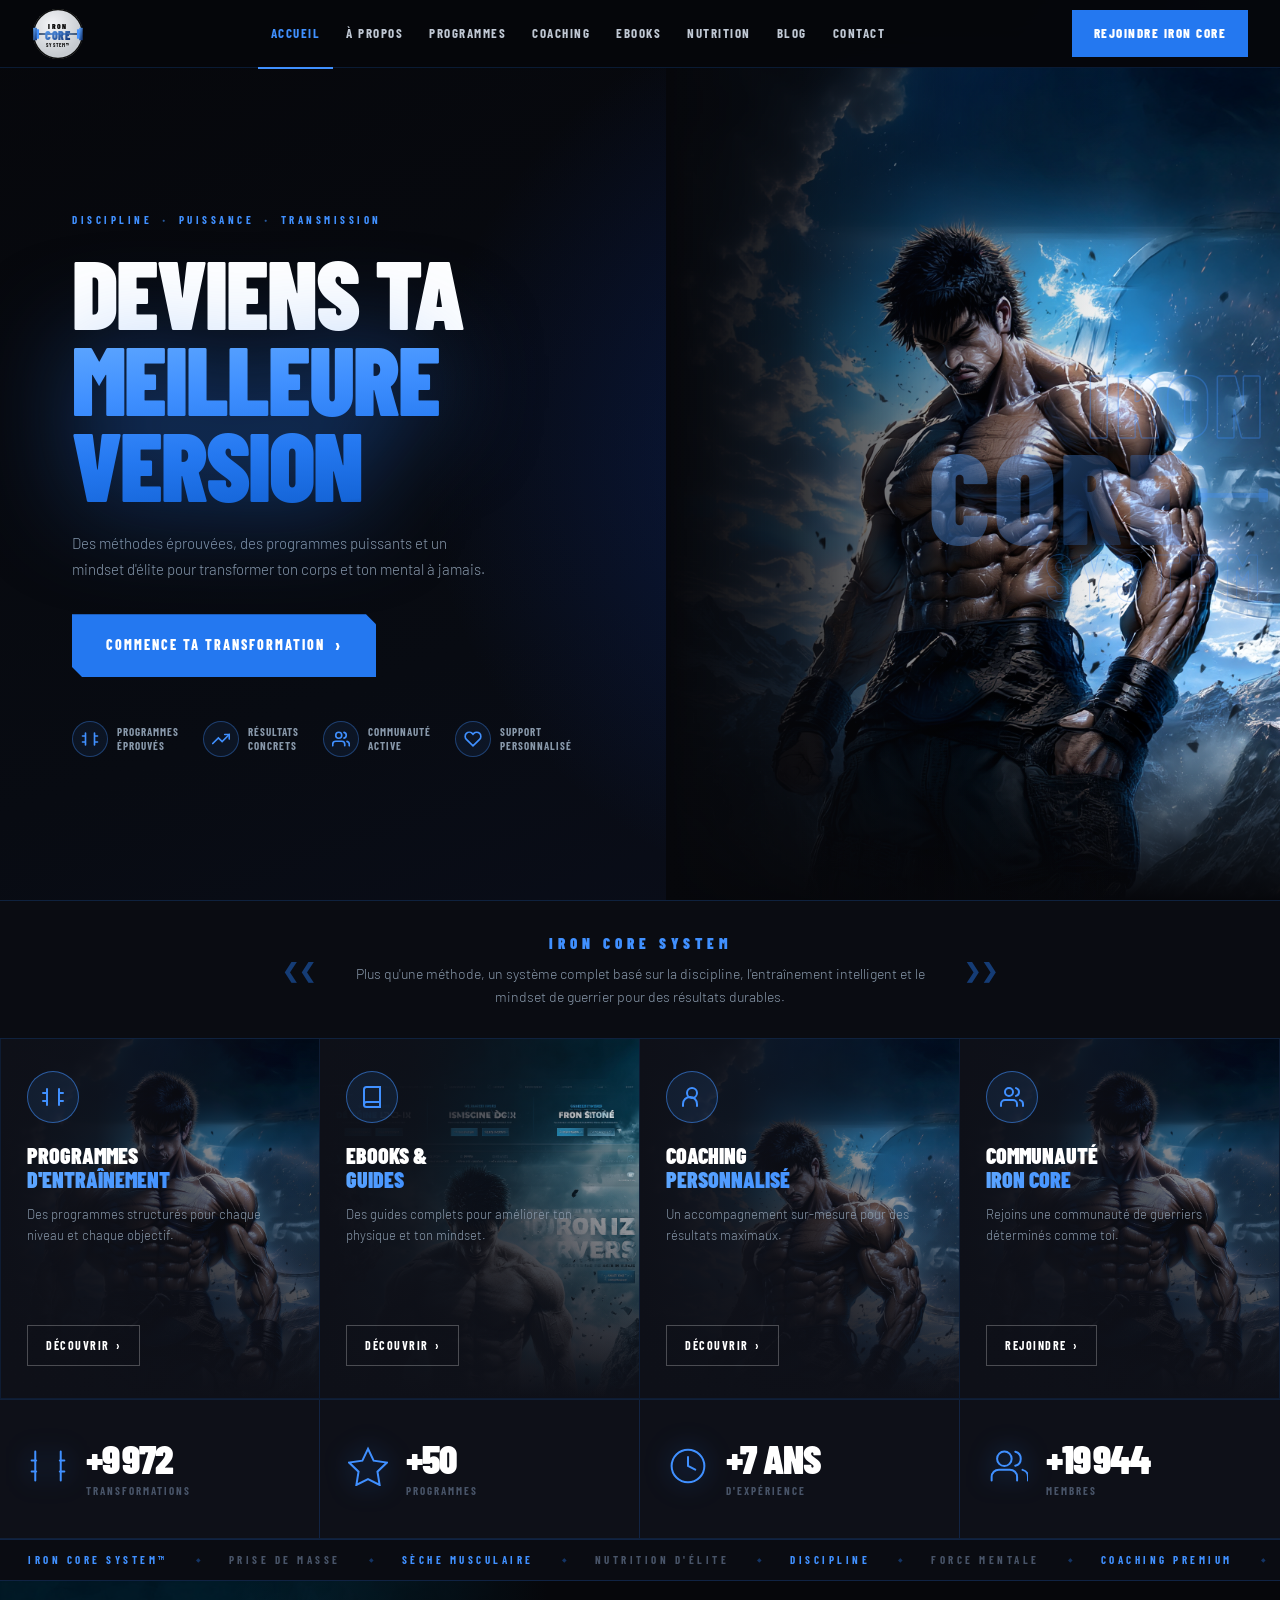
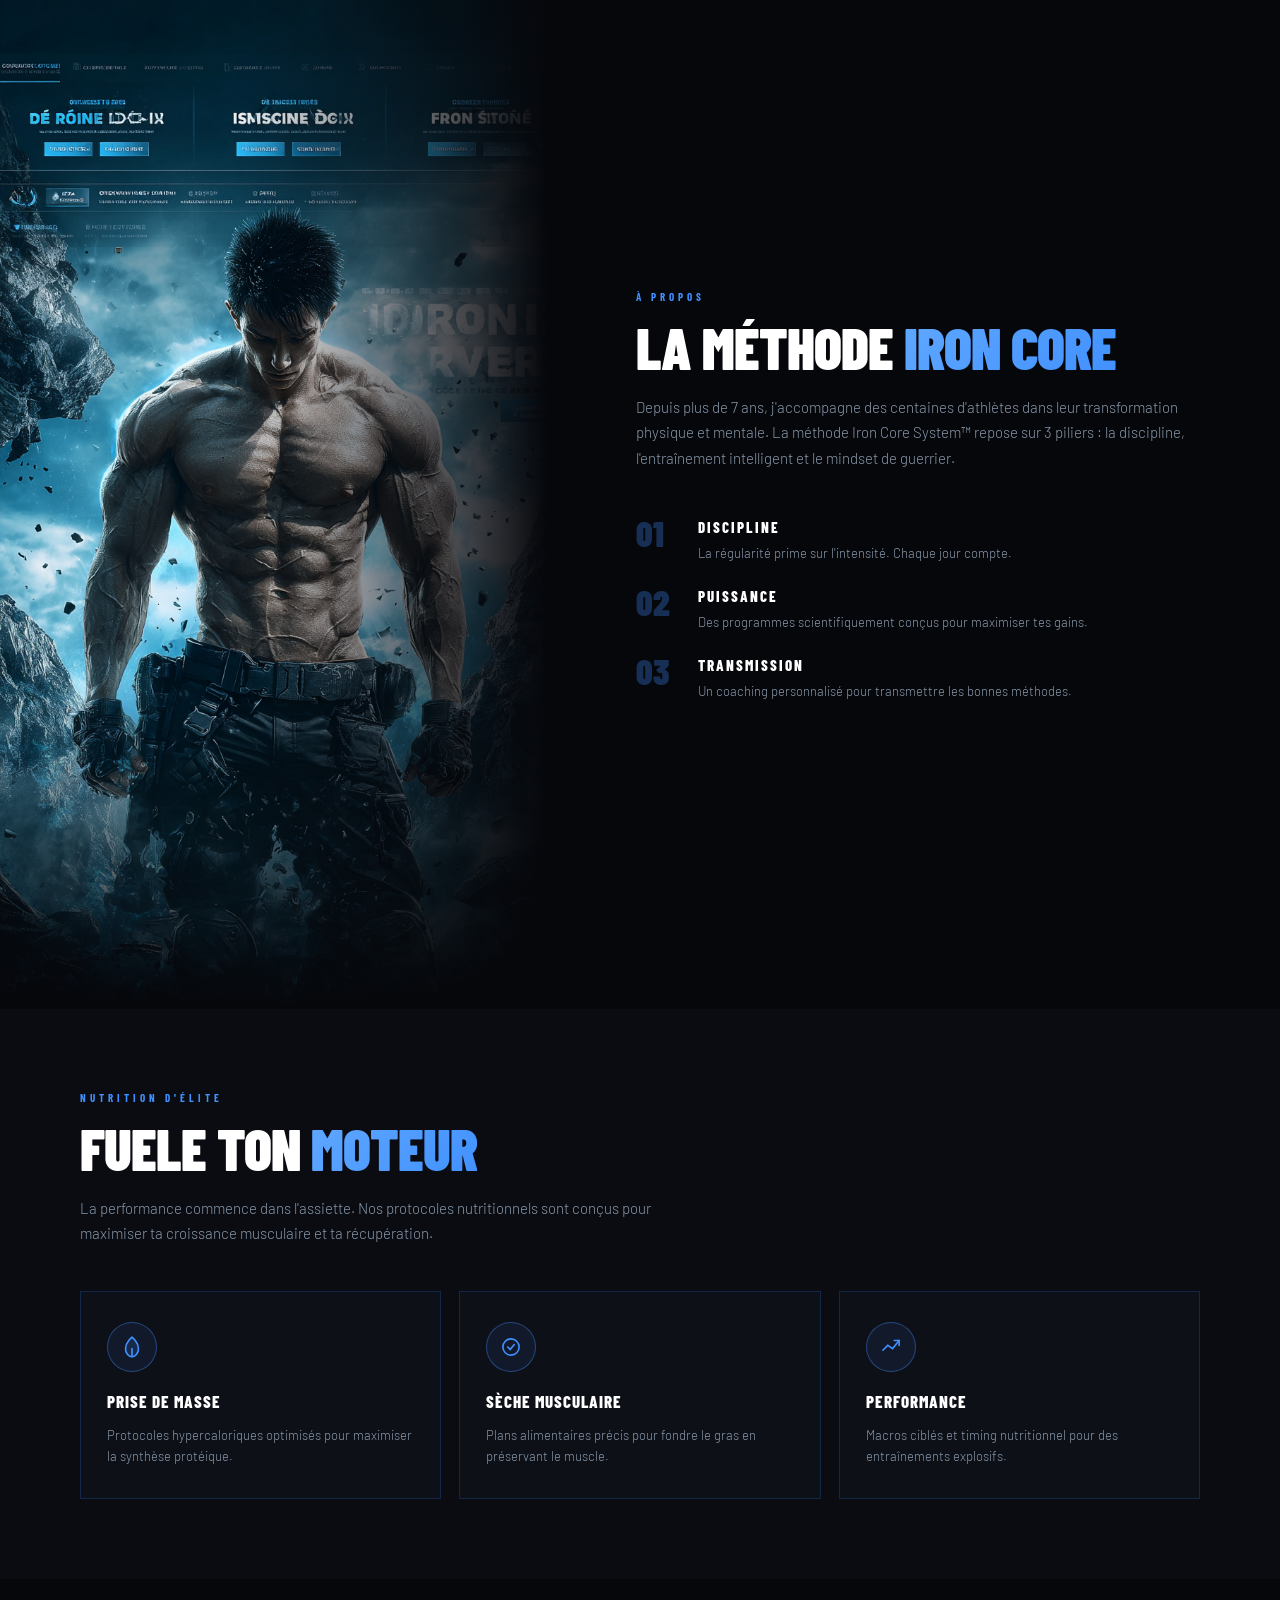
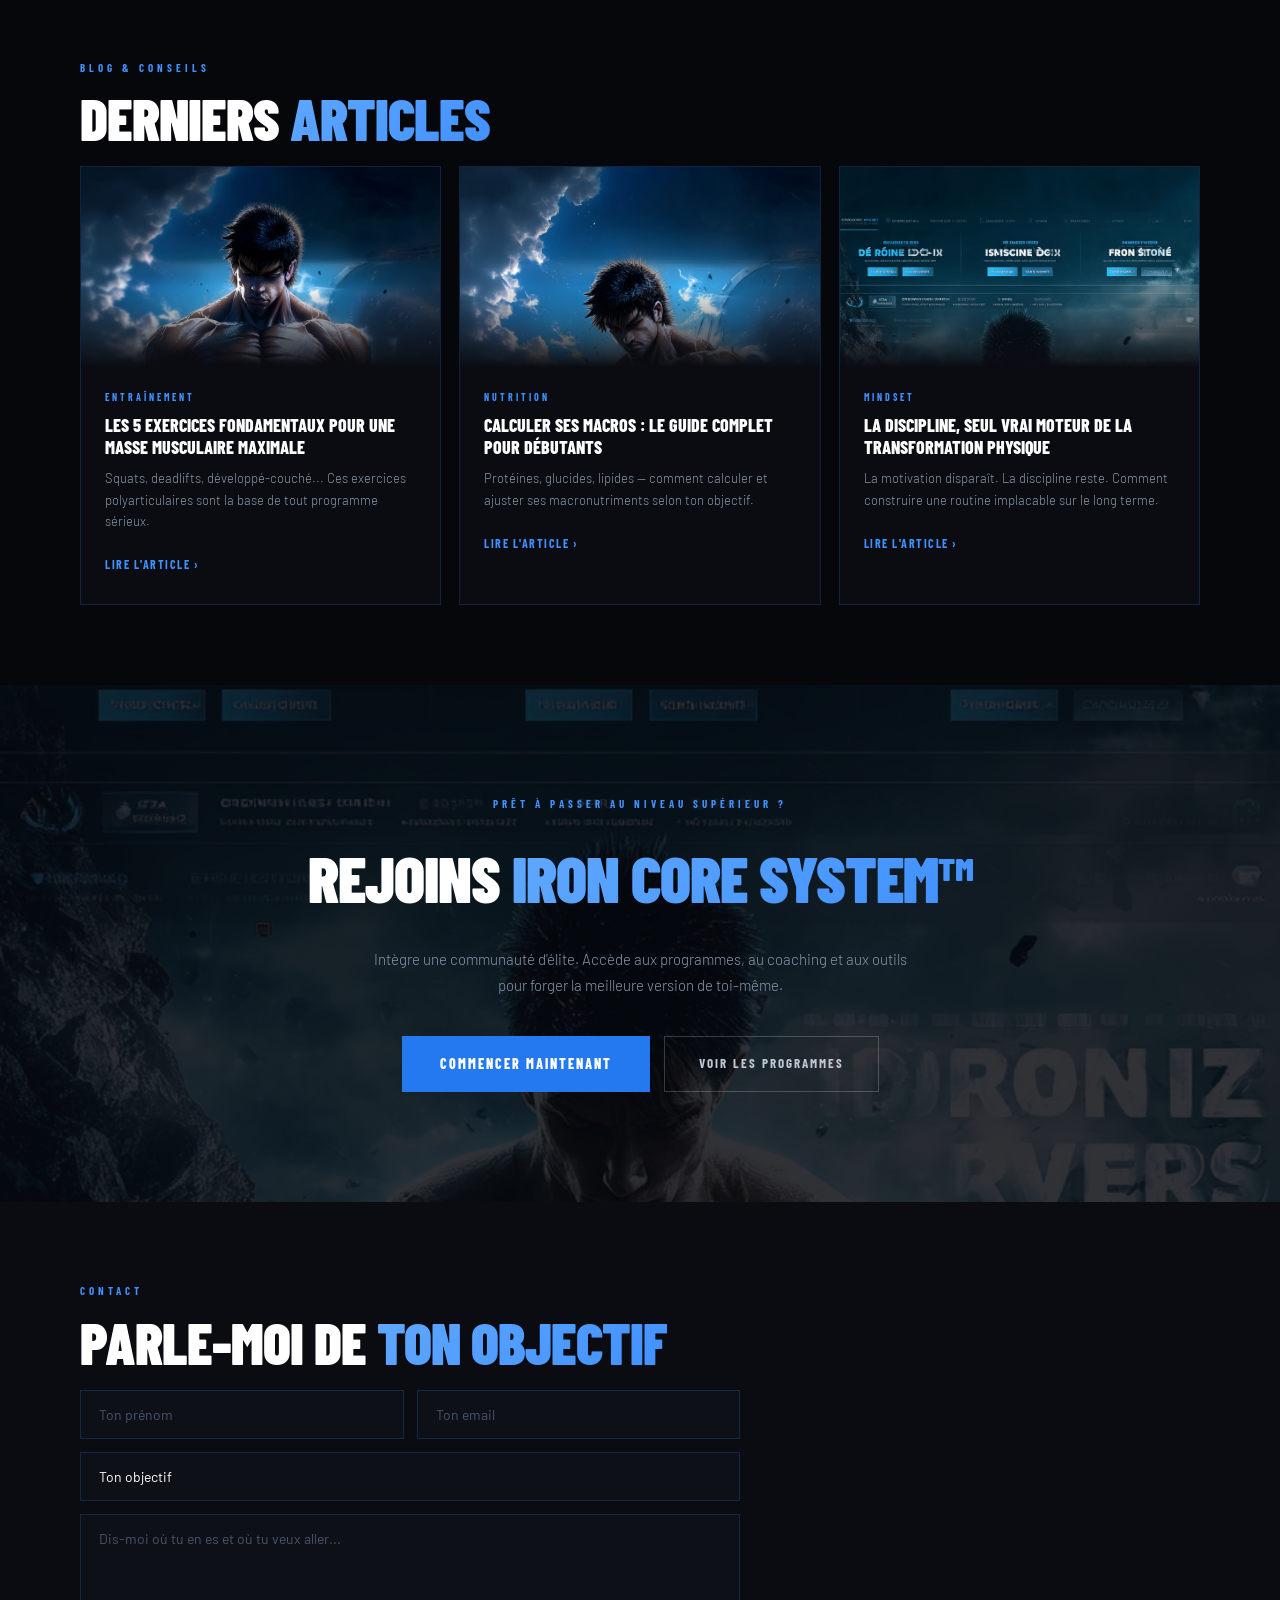
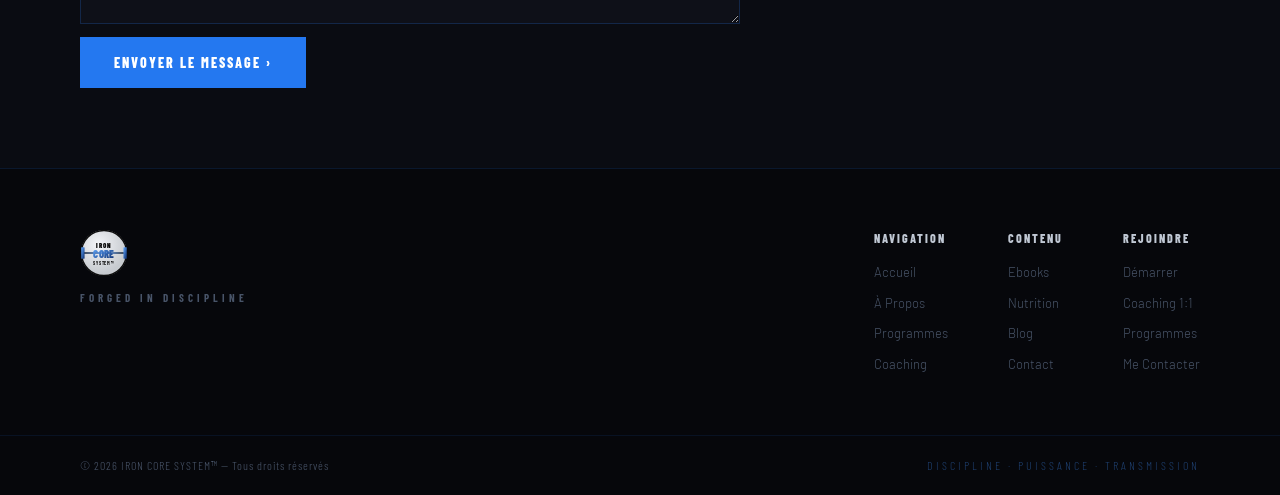
==== commit 40ea3fba: "Intégrer les images Midjourney — site IRON CORE SYSTEM™ v2 - Téléchargement et intégration des 3 ima" ====
--- a/iron-core-system/index.html
+++ b/iron-core-system/index.html
@@ -4,60 +4,34 @@
   <meta charset="UTF-8">
   <meta name="viewport" content="width=device-width, initial-scale=1.0">
   <title>IRON CORE SYSTEM™ — Deviens ta Meilleure Version</title>
-  <link href="https://fonts.googleapis.com/css2?family=Barlow+Condensed:wght@300;400;700;800;900&family=Barlow:wght@300;400;500&display=swap" rel="stylesheet">
+  <link href="https://fonts.googleapis.com/css2?family=Barlow+Condensed:ital,wght@0,300;0,400;0,700;0,800;0,900;1,700&family=Barlow:wght@300;400;500&display=swap" rel="stylesheet">
   <link rel="stylesheet" href="css/styles.css">
 </head>
 <body>
 
-  <!-- ═══════════════════════════ NAVIGATION ═══════════════════════════ -->
+  <!-- ═══════════════════ NAV ═══════════════════ -->
   <nav id="navbar">
     <a href="#accueil" class="logo-link">
-      <svg width="56" height="56" viewBox="0 0 200 200" fill="none" xmlns="http://www.w3.org/2000/svg">
+      <svg width="52" height="52" viewBox="0 0 200 200" fill="none" xmlns="http://www.w3.org/2000/svg">
         <defs>
-          <radialGradient id="bg" cx="38%" cy="32%" r="62%">
-            <stop offset="0%" stop-color="#F4F5F8"/>
-            <stop offset="55%" stop-color="#E2E5EA"/>
-            <stop offset="100%" stop-color="#C6CACF"/>
-          </radialGradient>
-          <linearGradient id="bar" x1="0%" y1="0%" x2="100%" y2="0%">
-            <stop offset="0%" stop-color="#0D0D0D"/>
-            <stop offset="20%" stop-color="#1565D8"/>
-            <stop offset="50%" stop-color="#4090FF"/>
-            <stop offset="80%" stop-color="#1565D8"/>
-            <stop offset="100%" stop-color="#0D0D0D"/>
-          </linearGradient>
-          <linearGradient id="plate" x1="0%" y1="0%" x2="100%" y2="100%">
-            <stop offset="0%" stop-color="#4090FF"/>
-            <stop offset="100%" stop-color="#0A2A6A"/>
-          </linearGradient>
-          <linearGradient id="core" x1="0%" y1="0%" x2="100%" y2="100%">
-            <stop offset="0%" stop-color="#60A8FF"/>
-            <stop offset="35%" stop-color="#4090FF"/>
-            <stop offset="70%" stop-color="#2478F0"/>
-            <stop offset="100%" stop-color="#0A2A6A"/>
-          </linearGradient>
+          <radialGradient id="nbg" cx="38%" cy="32%" r="62%"><stop offset="0%" stop-color="#F4F5F8"/><stop offset="100%" stop-color="#C6CACF"/></radialGradient>
+          <linearGradient id="nbar" x1="0%" y1="0%" x2="100%" y2="0%"><stop offset="0%" stop-color="#0D0D0D"/><stop offset="50%" stop-color="#4090FF"/><stop offset="100%" stop-color="#0D0D0D"/></linearGradient>
+          <linearGradient id="ncore" x1="0%" y1="0%" x2="100%" y2="100%"><stop offset="0%" stop-color="#60A8FF"/><stop offset="100%" stop-color="#0A2A6A"/></linearGradient>
         </defs>
-        <circle cx="100" cy="100" r="96" fill="url(#bg)"/>
+        <circle cx="100" cy="100" r="96" fill="url(#nbg)"/>
         <circle cx="100" cy="100" r="94" stroke="#0D0D0D" stroke-width="6" fill="none"/>
-        <rect x="4" y="97" width="192" height="6" fill="url(#bar)" rx="1"/>
-        <rect x="5" y="75" width="15" height="50" rx="2" fill="url(#plate)"/>
-        <rect x="19" y="81" width="9" height="38" rx="1.5" fill="#4090FF"/>
-        <rect x="27" y="85" width="7" height="30" rx="1" fill="url(#plate)" opacity="0.85"/>
-        <rect x="180" y="75" width="15" height="50" rx="2" fill="url(#plate)"/>
-        <rect x="172" y="81" width="9" height="38" rx="1.5" fill="#4090FF"/>
-        <rect x="166" y="85" width="7" height="30" rx="1" fill="url(#plate)" opacity="0.85"/>
-        <rect x="6" y="76" width="5" height="22" rx="1" fill="rgba(255,255,255,0.30)"/>
-        <rect x="181" y="76" width="5" height="22" rx="1" fill="rgba(255,255,255,0.20)"/>
-        <text x="102" y="80" text-anchor="middle" font-family="Barlow Condensed, sans-serif" font-weight="900" font-size="30" letter-spacing="5" fill="#0D0D0D">IRON</text>
-        <text x="102" y="123" text-anchor="middle" font-family="Barlow Condensed, sans-serif" font-weight="900" font-size="47" letter-spacing="3" fill="url(#core)">CORE</text>
-        <text x="102" y="151" text-anchor="middle" font-family="Barlow Condensed, sans-serif" font-weight="700" font-size="22" letter-spacing="4" fill="#111111">SYSTEM™</text>
-        <line x1="46" y1="157" x2="158" y2="157" stroke="rgba(0,0,0,0.16)" stroke-width="1.2"/>
+        <rect x="4" y="97" width="192" height="6" fill="url(#nbar)" rx="1"/>
+        <rect x="5" y="76" width="14" height="48" rx="2" fill="url(#ncore)"/>
+        <rect x="181" y="76" width="14" height="48" rx="2" fill="url(#ncore)"/>
+        <rect x="18" y="82" width="9" height="36" rx="1.5" fill="#4090FF"/>
+        <rect x="173" y="82" width="9" height="36" rx="1.5" fill="#4090FF"/>
+        <text x="100" y="81" text-anchor="middle" font-family="Barlow Condensed,sans-serif" font-weight="900" font-size="29" letter-spacing="5" fill="#0D0D0D">IRON</text>
+        <text x="100" y="122" text-anchor="middle" font-family="Barlow Condensed,sans-serif" font-weight="900" font-size="46" letter-spacing="2" fill="url(#ncore)">CORE</text>
+        <text x="100" y="150" text-anchor="middle" font-family="Barlow Condensed,sans-serif" font-weight="700" font-size="21" letter-spacing="3" fill="#111">SYSTEM™</text>
       </svg>
     </a>
 
-    <button class="hamburger" aria-label="Menu">
-      <span></span><span></span><span></span>
-    </button>
+    <button class="hamburger" aria-label="Menu"><span></span><span></span><span></span></button>
 
     <ul class="nav-links">
       <li><a href="#accueil" class="active">Accueil</a></li>
@@ -73,8 +47,13 @@
     <a href="#rejoindre" class="btn-cta">Rejoindre Iron Core</a>
   </nav>
 
-  <!-- ═══════════════════════════ HERO ═══════════════════════════ -->
+  <!-- ═══════════════════ HERO ═══════════════════ -->
   <section class="hero" id="accueil">
+
+    <!-- Fond cinématique global -->
+    <div class="hero-bg"></div>
+
+    <!-- Colonne gauche : texte -->
     <div class="hero-content">
       <p class="hero-tag">
         Discipline <span class="dot">●</span>
@@ -84,12 +63,12 @@
 
       <h1>
         <span class="h1-white">DEVIENS TA</span>
-        <span class="h1-blue">MEILLEURE VERSION</span>
+        <span class="h1-blue">MEILLEURE<br>VERSION</span>
       </h1>
 
       <p class="hero-desc">
-        Des méthodes éprouvées, des programmes puissants et un mindset d'élite
-        pour transformer ton corps et ton mental à jamais.
+        Des méthodes éprouvées, des programmes puissants et un mindset
+        d'élite pour transformer ton corps et ton mental à jamais.
       </p>
 
       <a href="#programmes" class="btn-hero">
@@ -99,372 +78,147 @@
       <div class="hero-features">
         <div class="hf">
           <div class="hf-icon">
-            <svg viewBox="0 0 24 24" width="22" height="22" fill="none" stroke="#4090FF" stroke-width="2" stroke-linecap="round">
-              <path d="M6 4v16M18 4v16M2 8h4M18 8h4M2 16h4M18 16h4"/>
-            </svg>
+            <svg viewBox="0 0 24 24" width="18" height="18" fill="none" stroke="#4090FF" stroke-width="2.2" stroke-linecap="round"><path d="M6 4v16M18 4v16M2 8h4M18 8h4M2 16h4M18 16h4"/></svg>
           </div>
           <span>Programmes<br>Éprouvés</span>
         </div>
         <div class="hf">
           <div class="hf-icon">
-            <svg viewBox="0 0 24 24" width="22" height="22" fill="none" stroke="#4090FF" stroke-width="2" stroke-linecap="round">
-              <polyline points="23 6 13.5 15.5 8.5 10.5 1 18"/>
-              <polyline points="17 6 23 6 23 12"/>
-            </svg>
+            <svg viewBox="0 0 24 24" width="18" height="18" fill="none" stroke="#4090FF" stroke-width="2.2" stroke-linecap="round"><polyline points="23 6 13.5 15.5 8.5 10.5 1 18"/><polyline points="17 6 23 6 23 12"/></svg>
           </div>
           <span>Résultats<br>Concrets</span>
         </div>
         <div class="hf">
           <div class="hf-icon">
-            <svg viewBox="0 0 24 24" width="22" height="22" fill="none" stroke="#4090FF" stroke-width="2" stroke-linecap="round">
-              <path d="M17 21v-2a4 4 0 0 0-4-4H5a4 4 0 0 0-4 4v2"/>
-              <circle cx="9" cy="7" r="4"/>
-              <path d="M23 21v-2a4 4 0 0 0-3-3.87M16 3.13a4 4 0 0 1 0 7.75"/>
-            </svg>
+            <svg viewBox="0 0 24 24" width="18" height="18" fill="none" stroke="#4090FF" stroke-width="2.2" stroke-linecap="round"><path d="M17 21v-2a4 4 0 0 0-4-4H5a4 4 0 0 0-4 4v2"/><circle cx="9" cy="7" r="4"/><path d="M23 21v-2a4 4 0 0 0-3-3.87M16 3.13a4 4 0 0 1 0 7.75"/></svg>
           </div>
           <span>Communauté<br>Active</span>
         </div>
         <div class="hf">
           <div class="hf-icon">
-            <svg viewBox="0 0 24 24" width="22" height="22" fill="none" stroke="#4090FF" stroke-width="2" stroke-linecap="round">
-              <path d="M20.84 4.61a5.5 5.5 0 0 0-7.78 0L12 5.67l-1.06-1.06a5.5 5.5 0 0 0-7.78 7.78l1.06 1.06L12 21.23l7.78-7.78 1.06-1.06a5.5 5.5 0 0 0 0-7.78z"/>
-            </svg>
+            <svg viewBox="0 0 24 24" width="18" height="18" fill="none" stroke="#4090FF" stroke-width="2.2" stroke-linecap="round"><path d="M20.84 4.61a5.5 5.5 0 0 0-7.78 0L12 5.67l-1.06-1.06a5.5 5.5 0 0 0-7.78 7.78l1.06 1.06L12 21.23l7.78-7.78 1.06-1.06a5.5 5.5 0 0 0 0-7.78z"/></svg>
           </div>
           <span>Support<br>Personnalisé</span>
         </div>
       </div>
     </div>
 
+    <!-- Colonne droite : personnage + watermark -->
     <div class="hero-right">
-      <div class="fighter-aura"></div>
+      <!-- Watermark IRON CORE SYSTEM -->
       <div class="hero-watermark" aria-hidden="true">
-        <span>IRON</span>
-        <span class="wm-core">CORE</span>
-        <span>SYSTEM™</span>
-      </div>
-
-      <!-- Guerrier SVG -->
-      <svg class="fighter-svg" viewBox="0 0 400 650" width="420" height="620" fill="none" xmlns="http://www.w3.org/2000/svg">
-        <defs>
-          <radialGradient id="skin" cx="50%" cy="30%" r="70%">
-            <stop offset="0%" stop-color="#C8956A"/>
-            <stop offset="100%" stop-color="#8B5E3C"/>
-          </radialGradient>
-          <radialGradient id="skinDark" cx="50%" cy="30%" r="70%">
-            <stop offset="0%" stop-color="#A0724A"/>
-            <stop offset="100%" stop-color="#6B3F1F"/>
-          </radialGradient>
-          <linearGradient id="pants" x1="0%" y1="0%" x2="0%" y2="100%">
-            <stop offset="0%" stop-color="#1A1E2E"/>
-            <stop offset="100%" stop-color="#0A0C14"/>
-          </linearGradient>
-          <linearGradient id="belt" x1="0%" y1="0%" x2="100%" y2="0%">
-            <stop offset="0%" stop-color="#1565D8"/>
-            <stop offset="50%" stop-color="#4090FF"/>
-            <stop offset="100%" stop-color="#1565D8"/>
-          </linearGradient>
-          <linearGradient id="glow" x1="50%" y1="0%" x2="50%" y2="100%">
-            <stop offset="0%" stop-color="rgba(64,144,255,0.9)"/>
-            <stop offset="100%" stop-color="rgba(20,80,200,0.1)"/>
-          </linearGradient>
-          <filter id="blur2">
-            <feGaussianBlur stdDeviation="2"/>
-          </filter>
-          <filter id="blur6">
-            <feGaussianBlur stdDeviation="6"/>
-          </filter>
-        </defs>
-
-        <!-- Ombre au sol -->
-        <ellipse cx="200" cy="630" rx="90" ry="14" fill="rgba(0,0,0,0.6)" filter="url(#blur6)"/>
-
-        <!-- Jambes -->
-        <path d="M155 430 L145 580 L165 582 L178 470 L200 510 L222 470 L235 582 L255 580 L245 430 Z" fill="url(#pants)"/>
-        <!-- Chaussures -->
-        <path d="M145 578 L135 598 L168 600 L165 578 Z" fill="#111"/>
-        <path d="M235 578 L232 598 L265 600 L255 578 Z" fill="#111"/>
-        <!-- Liseré bleu chaussures -->
-        <path d="M135 596 L168 598" stroke="#4090FF" stroke-width="2"/>
-        <path d="M232 596 L265 598" stroke="#4090FF" stroke-width="2"/>
-
-        <!-- Ceinture -->
-        <rect x="148" y="418" width="104" height="20" rx="3" fill="url(#belt)"/>
-        <rect x="192" y="420" width="16" height="16" rx="2" fill="#0D1A3A" stroke="#60A8FF" stroke-width="1.5"/>
-        <text x="200" y="432" text-anchor="middle" font-family="Barlow Condensed,sans-serif" font-weight="900" font-size="6" fill="#4090FF" letter-spacing="1">ICS</text>
-
-        <!-- Torse principal -->
-        <path d="M148 230 C140 280 138 340 142 420 L258 420 C262 340 260 280 252 230 Z" fill="url(#skin)"/>
-
-        <!-- Pectoraux -->
-        <path d="M152 245 C155 230 180 225 200 228 C220 225 245 230 248 245 C248 268 238 282 220 285 L200 288 L180 285 C162 282 152 268 152 245 Z" fill="url(#skinDark)"/>
-        <!-- Ligne entre pecs -->
-        <path d="M200 230 L200 290" stroke="rgba(0,0,0,0.25)" stroke-width="2"/>
-        <!-- Ombre pec gauche -->
-        <path d="M152 245 C155 230 180 225 200 228 C185 240 168 255 162 275 C155 268 150 258 152 245 Z" fill="rgba(0,0,0,0.15)"/>
-
-        <!-- Abdominaux -->
-        <path d="M175 290 L175 415 L225 415 L225 290 Z" fill="url(#skin)"/>
-        <!-- Ligne centrale abs -->
-        <line x1="200" y1="292" x2="200" y2="415" stroke="rgba(0,0,0,0.2)" stroke-width="2"/>
-        <!-- Ligne abs horizontales -->
-        <path d="M178 318 Q200 322 222 318" stroke="rgba(0,0,0,0.18)" stroke-width="1.5" fill="none"/>
-        <path d="M177 345 Q200 349 223 345" stroke="rgba(0,0,0,0.18)" stroke-width="1.5" fill="none"/>
-        <path d="M177 372 Q200 376 223 372" stroke="rgba(0,0,0,0.18)" stroke-width="1.5" fill="none"/>
-        <path d="M177 398 Q200 402 223 398" stroke="rgba(0,0,0,0.18)" stroke-width="1.5" fill="none"/>
-        <!-- Obliques -->
-        <path d="M148 310 L175 295 L175 415 L145 395 Z" fill="url(#skinDark)" opacity="0.7"/>
-        <path d="M252 310 L225 295 L225 415 L255 395 Z" fill="url(#skinDark)" opacity="0.7"/>
-
-        <!-- Bras gauche -->
-        <path d="M148 232 C130 238 110 258 100 290 C96 310 100 335 110 348 C118 338 122 318 120 298 C126 278 136 258 148 248 Z" fill="url(#skin)"/>
-        <!-- Biceps gauche -->
-        <path d="M115 290 C108 278 110 258 130 248 C128 268 122 282 120 298 Z" fill="url(#skinDark)"/>
-        <!-- Avant-bras gauche -->
-        <path d="M100 290 C88 310 80 340 82 365 C88 370 96 368 104 362 C108 340 112 315 110 292 Z" fill="url(#skin)"/>
-        <!-- Main gauche -->
-        <path d="M82 362 C78 372 80 385 88 390 C96 392 104 386 106 376 L104 362 Z" fill="url(#skin)"/>
-        <!-- Veines bras gauche -->
-        <path d="M110 320 C106 330 103 342 104 354" stroke="rgba(30,100,200,0.4)" stroke-width="1.5" fill="none"/>
-
-        <!-- Bras droit -->
-        <path d="M252 232 C270 238 290 258 300 290 C304 310 300 335 290 348 C282 338 278 318 280 298 C274 278 264 258 252 248 Z" fill="url(#skin)"/>
-        <!-- Biceps droit -->
-        <path d="M285 290 C292 278 290 258 270 248 C272 268 278 282 280 298 Z" fill="url(#skinDark)"/>
-        <!-- Avant-bras droit -->
-        <path d="M300 290 C312 310 320 340 318 365 C312 370 304 368 296 362 C292 340 288 315 290 292 Z" fill="url(#skin)"/>
-        <!-- Main droite -->
-        <path d="M318 362 C322 372 320 385 312 390 C304 392 296 386 294 376 L296 362 Z" fill="url(#skin)"/>
-        <!-- Veines bras droit -->
-        <path d="M290 320 C294 330 297 342 296 354" stroke="rgba(30,100,200,0.4)" stroke-width="1.5" fill="none"/>
-
-        <!-- Épaules -->
-        <ellipse cx="148" cy="238" rx="26" ry="22" fill="url(#skin)"/>
-        <ellipse cx="252" cy="238" rx="26" ry="22" fill="url(#skin)"/>
-        <!-- Ombre épaules -->
-        <path d="M132 232 C136 222 148 218 160 224 C155 230 148 236 142 244 Z" fill="rgba(0,0,0,0.2)"/>
-        <path d="M268 232 C264 222 252 218 240 224 C245 230 252 236 258 244 Z" fill="rgba(0,0,0,0.2)"/>
-
-        <!-- Cou -->
-        <path d="M185 185 L185 235 L215 235 L215 185 Z" fill="url(#skin)"/>
-        <path d="M185 190 C185 200 188 210 200 215 C212 210 215 200 215 190 Z" fill="url(#skinDark)" opacity="0.5"/>
-
-        <!-- Tête -->
-        <ellipse cx="200" cy="162" rx="48" ry="54" fill="url(#skin)"/>
-        <!-- Mâchoire / visage -->
-        <path d="M162 175 C160 195 168 215 200 220 C232 215 240 195 238 175 Z" fill="url(#skin)"/>
-        <!-- Ombre visage gauche -->
-        <path d="M162 160 C158 170 160 185 168 195 C162 185 160 170 164 155 Z" fill="rgba(0,0,0,0.2)"/>
-
-        <!-- Sourcils -->
-        <path d="M175 140 C180 136 190 136 195 139" stroke="#2A1A0A" stroke-width="3.5" fill="none" stroke-linecap="round"/>
-        <path d="M205 139 C210 136 220 136 225 140" stroke="#2A1A0A" stroke-width="3.5" fill="none" stroke-linecap="round"/>
-
-        <!-- Yeux bleus lumineux -->
-        <ellipse cx="184" cy="150" rx="10" ry="9" fill="white"/>
-        <ellipse cx="216" cy="150" rx="10" ry="9" fill="white"/>
-        <ellipse cx="184" cy="150" rx="7" ry="7" fill="#2060D0"/>
-        <ellipse cx="216" cy="150" rx="7" ry="7" fill="#2060D0"/>
-        <ellipse cx="184" cy="150" rx="4.5" ry="4.5" fill="#0A2A80"/>
-        <ellipse cx="216" cy="150" rx="4.5" ry="4.5" fill="#0A2A80"/>
-        <!-- Reflets yeux -->
-        <circle cx="187" cy="147" r="2" fill="rgba(150,210,255,0.9)"/>
-        <circle cx="219" cy="147" r="2" fill="rgba(150,210,255,0.9)"/>
-        <!-- Lueur yeux -->
-        <ellipse cx="184" cy="150" rx="11" ry="10" fill="none" stroke="#4090FF" stroke-width="1" opacity="0.7" filter="url(#blur2)"/>
-        <ellipse cx="216" cy="150" rx="11" ry="10" fill="none" stroke="#4090FF" stroke-width="1" opacity="0.7" filter="url(#blur2)"/>
-
-        <!-- Nez -->
-        <path d="M196 155 L192 175 L200 180 L208 175 L204 155" stroke="rgba(0,0,0,0.25)" stroke-width="1.5" fill="none" stroke-linecap="round"/>
-
-        <!-- Bouche -->
-        <path d="M188 190 C194 196 206 196 212 190" stroke="#6B3520" stroke-width="2.5" fill="none" stroke-linecap="round"/>
-
-        <!-- Cheveux noirs dynamiques -->
-        <path d="M155 140 C150 110 158 80 200 72 C242 80 250 110 245 140" fill="#1A1008"/>
-        <!-- Mèches dynamiques -->
-        <path d="M200 72 C195 55 185 42 175 38 C182 50 185 62 188 75" fill="#1A1008"/>
-        <path d="M200 72 C205 55 215 42 225 38 C218 50 215 62 212 75" fill="#1A1008"/>
-        <path d="M165 85 C155 70 148 55 150 40 C154 55 158 68 162 82" fill="#1A1008"/>
-        <path d="M235 85 C245 70 252 55 250 40 C246 55 242 68 238 82" fill="#1A1008"/>
-        <!-- Reflets cheveux -->
-        <path d="M185 78 C188 68 195 62 200 60" stroke="rgba(80,60,20,0.5)" stroke-width="2" fill="none"/>
-        <!-- Cheveux oreilles -->
-        <path d="M152 155 C148 140 150 125 155 118" stroke="#1A1008" stroke-width="8" fill="none" stroke-linecap="round"/>
-        <path d="M248 155 C252 140 250 125 245 118" stroke="#1A1008" stroke-width="8" fill="none" stroke-linecap="round"/>
-
-        <!-- Oreilles -->
-        <ellipse cx="152" cy="162" rx="8" ry="11" fill="url(#skin)"/>
-        <ellipse cx="248" cy="162" rx="8" ry="11" fill="url(#skin)"/>
-
-        <!-- Lueur bleue autour du personnage -->
-        <ellipse cx="200" cy="350" rx="160" ry="280" fill="none" stroke="rgba(64,144,255,0.08)" stroke-width="30" filter="url(#blur6)"/>
-      </svg>
-    </div>
-  </section>
-
-  <!-- ═══════════════════════════ BANDE ICS ═══════════════════════════ -->
+        <span class="wm-iron">IRON</span>
+        <span class="wm-core">CORE<svg class="wm-dumbbell" viewBox="0 0 60 20" width="70" height="24" fill="none"><rect x="0" y="8" width="60" height="4" rx="1" fill="rgba(64,144,255,0.6)"/><rect x="0" y="4" width="8" height="12" rx="1.5" fill="rgba(64,144,255,0.6)"/><rect x="52" y="4" width="8" height="12" rx="1.5" fill="rgba(64,144,255,0.6)"/></svg></span>
+        <span class="wm-system">SYSTEM</span>
+      </div>
+
+      <!-- Image warrior -->
+      <img src="assets/images/warrior2.png" alt="Iron Core Warrior" class="warrior-img">
+
+      <!-- Dégradé gauche pour fondu avec le texte -->
+      <div class="hero-right-fade"></div>
+    </div>
+  </section>
+
+  <!-- ═══════════════════ BANDE ICS ═══════════════════ -->
   <section class="ics-band" id="propos">
     <span class="ics-arrow">❮❮</span>
     <div class="ics-center">
-      <p class="ics-title">IRON CORE SYSTEM™</p>
+      <p class="ics-title">IRON CORE SYSTEM</p>
       <p class="ics-desc">
-        Plus qu'une méthode. Un système complet basé sur la discipline,
+        Plus qu'une méthode, un système complet basé sur la discipline,
         l'entraînement intelligent et le mindset de guerrier pour des résultats durables.
       </p>
     </div>
     <span class="ics-arrow">❯❯</span>
   </section>
 
-  <!-- ═══════════════════════════ FEATURE CARDS ═══════════════════════════ -->
+  <!-- ═══════════════════ FEATURE CARDS ═══════════════════ -->
   <section class="features" id="programmes">
 
-    <!-- Card 1 : Programmes -->
-    <div class="feature-card reveal">
-      <div class="card-bg-image">
-        <svg viewBox="0 0 200 280" width="200" height="280" fill="none" opacity="0.18">
-          <path d="M100 20 C60 20 40 60 40 100 C40 150 70 190 100 220 C130 190 160 150 160 100 C160 60 140 20 100 20 Z" fill="#4090FF"/>
-          <path d="M70 90 L130 90 M70 110 L130 110 M70 130 L130 130" stroke="#4090FF" stroke-width="8" stroke-linecap="round"/>
-        </svg>
-      </div>
-      <div class="card-icon">
-        <svg viewBox="0 0 24 24" width="26" height="26" fill="none" stroke="#4090FF" stroke-width="2" stroke-linecap="round">
-          <path d="M6 4v16M18 4v16M2 8h4M18 8h4M2 16h4M18 16h4"/>
-        </svg>
-      </div>
-      <h3 class="card-title">
-        PROGRAMMES
-        <span class="card-title-blue">D'ENTRAÎNEMENT</span>
-      </h3>
-      <p class="card-desc">Des programmes structurés pour chaque niveau et chaque objectif.</p>
-      <a href="#programmes" class="btn-card">Découvrir ›</a>
-    </div>
-
-    <!-- Card 2 : Ebooks -->
-    <div class="feature-card reveal" id="ebooks">
-      <div class="card-bg-image">
-        <svg viewBox="0 0 200 280" width="200" height="280" fill="none" opacity="0.18">
-          <rect x="50" y="30" width="120" height="160" rx="8" fill="#4090FF"/>
-          <rect x="58" y="40" width="104" height="140" rx="4" fill="#0A2A6A"/>
-          <line x1="72" y1="70" x2="148" y2="70" stroke="#4090FF" stroke-width="5"/>
-          <line x1="72" y1="90" x2="148" y2="90" stroke="#4090FF" stroke-width="3"/>
-          <line x1="72" y1="108" x2="128" y2="108" stroke="#4090FF" stroke-width="3"/>
-          <path d="M50 185 L50 215 L100 210 L150 215 L150 185" fill="#1565D8"/>
-        </svg>
-      </div>
-      <div class="card-icon">
-        <svg viewBox="0 0 24 24" width="26" height="26" fill="none" stroke="#4090FF" stroke-width="2" stroke-linecap="round">
-          <path d="M4 19.5A2.5 2.5 0 0 1 6.5 17H20"/>
-          <path d="M6.5 2H20v20H6.5A2.5 2.5 0 0 1 4 19.5v-15A2.5 2.5 0 0 1 6.5 2z"/>
-        </svg>
-      </div>
-      <h3 class="card-title">
-        EBOOKS &amp;
-        <span class="card-title-blue">GUIDES</span>
-      </h3>
-      <p class="card-desc">Des guides complets pour améliorer ton physique et ton mindset.</p>
-      <a href="#ebooks" class="btn-card">Découvrir ›</a>
-    </div>
-
-    <!-- Card 3 : Coaching -->
-    <div class="feature-card reveal" id="coaching">
-      <div class="card-bg-image">
-        <svg viewBox="0 0 200 280" width="200" height="280" fill="none" opacity="0.18">
-          <circle cx="100" cy="80" r="50" fill="#4090FF"/>
-          <path d="M40 240 C40 190 60 170 100 165 C140 170 160 190 160 240" fill="#4090FF"/>
-          <path d="M75 60 L125 60 L130 40 L100 30 L70 40 Z" fill="#1565D8"/>
-        </svg>
-      </div>
-      <div class="card-icon">
-        <svg viewBox="0 0 24 24" width="26" height="26" fill="none" stroke="#4090FF" stroke-width="2" stroke-linecap="round">
-          <path d="M20.84 4.61a5.5 5.5 0 0 0-7.78 0L12 5.67l-1.06-1.06a5.5 5.5 0 0 0-7.78 7.78l1.06 1.06L12 21.23l7.78-7.78 1.06-1.06a5.5 5.5 0 0 0 0-7.78z"/>
-        </svg>
-      </div>
-      <h3 class="card-title">
-        COACHING
-        <span class="card-title-blue">PERSONNALISÉ</span>
-      </h3>
-      <p class="card-desc">Un accompagnement sur-mesure pour des résultats maximaux.</p>
-      <a href="#coaching" class="btn-card">Découvrir ›</a>
+    <!-- Card 1 : Programmes d'entraînement -->
+    <div class="feature-card">
+      <div class="card-img-bg" style="background-image: url('assets/images/warrior1.png')"></div>
+      <div class="card-inner">
+        <div class="card-icon">
+          <svg viewBox="0 0 24 24" width="24" height="24" fill="none" stroke="#4090FF" stroke-width="2" stroke-linecap="round"><path d="M6 4v16M18 4v16M2 8h4M18 8h4M2 16h4M18 16h4"/></svg>
+        </div>
+        <h3 class="card-title">PROGRAMMES<br><span class="card-title-blue">D'ENTRAÎNEMENT</span></h3>
+        <p class="card-desc">Des programmes structurés pour chaque niveau et chaque objectif.</p>
+        <a href="#programmes" class="btn-card">Découvrir <span>›</span></a>
+      </div>
+    </div>
+
+    <!-- Card 2 : Ebooks & Guides -->
+    <div class="feature-card" id="ebooks">
+      <div class="card-img-bg" style="background-image: url('assets/images/warrior3.png')"></div>
+      <div class="card-inner">
+        <div class="card-icon">
+          <svg viewBox="0 0 24 24" width="24" height="24" fill="none" stroke="#4090FF" stroke-width="2" stroke-linecap="round"><path d="M4 19.5A2.5 2.5 0 0 1 6.5 17H20"/><path d="M6.5 2H20v20H6.5A2.5 2.5 0 0 1 4 19.5v-15A2.5 2.5 0 0 1 6.5 2z"/></svg>
+        </div>
+        <h3 class="card-title">EBOOKS &amp;<br><span class="card-title-blue">GUIDES</span></h3>
+        <p class="card-desc">Des guides complets pour améliorer ton physique et ton mindset.</p>
+        <a href="#ebooks" class="btn-card">Découvrir <span>›</span></a>
+      </div>
+    </div>
+
+    <!-- Card 3 : Coaching personnalisé -->
+    <div class="feature-card" id="coaching">
+      <div class="card-img-bg" style="background-image: url('assets/images/warrior2.png')"></div>
+      <div class="card-inner">
+        <div class="card-icon">
+          <svg viewBox="0 0 24 24" width="24" height="24" fill="none" stroke="#4090FF" stroke-width="2" stroke-linecap="round"><circle cx="12" cy="8" r="5"/><path d="M3 21v-2a7 7 0 0 1 14 0v2"/></svg>
+        </div>
+        <h3 class="card-title">COACHING<br><span class="card-title-blue">PERSONNALISÉ</span></h3>
+        <p class="card-desc">Un accompagnement sur-mesure pour des résultats maximaux.</p>
+        <a href="#coaching" class="btn-card">Découvrir <span>›</span></a>
+      </div>
     </div>
 
     <!-- Card 4 : Communauté -->
-    <div class="feature-card reveal">
-      <div class="card-bg-image">
-        <svg viewBox="0 0 200 280" width="200" height="280" fill="none" opacity="0.18">
-          <circle cx="70" cy="90" r="35" fill="#4090FF"/>
-          <circle cx="130" cy="90" r="35" fill="#4090FF"/>
-          <circle cx="100" cy="70" r="35" fill="#60A8FF"/>
-          <path d="M20 230 C20 190 44 170 70 165 L100 172 L130 165 C156 170 180 190 180 230" fill="#4090FF"/>
-        </svg>
-      </div>
-      <div class="card-icon">
-        <svg viewBox="0 0 24 24" width="26" height="26" fill="none" stroke="#4090FF" stroke-width="2" stroke-linecap="round">
-          <path d="M17 21v-2a4 4 0 0 0-4-4H5a4 4 0 0 0-4 4v2"/>
-          <circle cx="9" cy="7" r="4"/>
-          <path d="M23 21v-2a4 4 0 0 0-3-3.87M16 3.13a4 4 0 0 1 0 7.75"/>
-        </svg>
-      </div>
-      <h3 class="card-title">
-        COMMUNAUTÉ
-        <span class="card-title-blue">IRON CORE</span>
-      </h3>
-      <p class="card-desc">Rejoins une communauté de guerriers déterminés comme toi.</p>
-      <a href="#rejoindre" class="btn-card">Rejoindre ›</a>
-    </div>
-
-  </section>
-
-  <!-- ═══════════════════════════ STATS ═══════════════════════════ -->
+    <div class="feature-card">
+      <div class="card-img-bg" style="background-image: url('assets/images/warrior1.png'); background-position: top center;"></div>
+      <div class="card-inner">
+        <div class="card-icon">
+          <svg viewBox="0 0 24 24" width="24" height="24" fill="none" stroke="#4090FF" stroke-width="2" stroke-linecap="round"><path d="M17 21v-2a4 4 0 0 0-4-4H5a4 4 0 0 0-4 4v2"/><circle cx="9" cy="7" r="4"/><path d="M23 21v-2a4 4 0 0 0-3-3.87M16 3.13a4 4 0 0 1 0 7.75"/></svg>
+        </div>
+        <h3 class="card-title">COMMUNAUTÉ<br><span class="card-title-blue">IRON CORE</span></h3>
+        <p class="card-desc">Rejoins une communauté de guerriers déterminés comme toi.</p>
+        <a href="#rejoindre" class="btn-card">Rejoindre <span>›</span></a>
+      </div>
+    </div>
+
+  </section>
+
+  <!-- ═══════════════════ STATS ═══════════════════ -->
   <section class="stats">
     <div class="stat reveal">
       <div class="stat-icon">
-        <svg viewBox="0 0 44 44" width="42" height="42" fill="none" stroke="#4090FF" stroke-width="2.2" stroke-linecap="round">
-          <path d="M8 6v32M36 6v32M4 16h5M35 16h5M4 28h5M35 28h5"/>
-        </svg>
-      </div>
-      <div>
-        <p class="stat-num">+10 000</p>
-        <p class="stat-label">TRANSFORMATIONS</p>
-      </div>
+        <svg viewBox="0 0 44 44" width="40" height="40" fill="none" stroke="#4090FF" stroke-width="2.2" stroke-linecap="round"><path d="M8 6v32M36 6v32M4 16h5M35 16h5M4 28h5M35 28h5"/></svg>
+      </div>
+      <div><p class="stat-num">+10 000</p><p class="stat-label">TRANSFORMATIONS</p></div>
     </div>
     <div class="stat reveal">
       <div class="stat-icon">
-        <svg viewBox="0 0 44 44" width="42" height="42" fill="none" stroke="#4090FF" stroke-width="2.2" stroke-linecap="round">
-          <polygon points="22 3 28.2 16.1 42.8 18.2 32.4 28.3 34.8 42.9 22 36.4 9.2 42.9 11.6 28.3 1.2 18.2 15.8 16.1 22 3"/>
-        </svg>
-      </div>
-      <div>
-        <p class="stat-num">+50</p>
-        <p class="stat-label">PROGRAMMES</p>
-      </div>
+        <svg viewBox="0 0 44 44" width="40" height="40" fill="none" stroke="#4090FF" stroke-width="2.2" stroke-linecap="round"><polygon points="22 3 28.2 16.1 42.8 18.2 32.4 28.3 34.8 42.9 22 36.4 9.2 42.9 11.6 28.3 1.2 18.2 15.8 16.1 22 3"/></svg>
+      </div>
+      <div><p class="stat-num">+50</p><p class="stat-label">PROGRAMMES</p></div>
     </div>
     <div class="stat reveal">
       <div class="stat-icon">
-        <svg viewBox="0 0 44 44" width="42" height="42" fill="none" stroke="#4090FF" stroke-width="2.2" stroke-linecap="round">
-          <circle cx="22" cy="22" r="18"/><polyline points="22 12 22 22 30 26"/>
-        </svg>
-      </div>
-      <div>
-        <p class="stat-num">+7 ANS</p>
-        <p class="stat-label">D'EXPÉRIENCE</p>
-      </div>
+        <svg viewBox="0 0 44 44" width="40" height="40" fill="none" stroke="#4090FF" stroke-width="2.2" stroke-linecap="round"><circle cx="22" cy="22" r="18"/><polyline points="22 12 22 22 30 26"/></svg>
+      </div>
+      <div><p class="stat-num">+7 ANS</p><p class="stat-label">D'EXPÉRIENCE</p></div>
     </div>
     <div class="stat reveal">
       <div class="stat-icon">
-        <svg viewBox="0 0 44 44" width="42" height="42" fill="none" stroke="#4090FF" stroke-width="2.2" stroke-linecap="round">
-          <path d="M32 38v-4a8 8 0 0 0-8-8H12a8 8 0 0 0-8 8v4"/>
-          <circle cx="18" cy="14" r="8"/>
-          <path d="M44 38v-4a8 8 0 0 0-6-7.74M30 6.26a8 8 0 0 1 0 15.5"/>
-        </svg>
-      </div>
-      <div>
-        <p class="stat-num">+20 000</p>
-        <p class="stat-label">MEMBRES</p>
-      </div>
-    </div>
-  </section>
-
-  <!-- ═══════════════════════════ TICKER ═══════════════════════════ -->
+        <svg viewBox="0 0 44 44" width="40" height="40" fill="none" stroke="#4090FF" stroke-width="2.2" stroke-linecap="round"><path d="M32 38v-4a8 8 0 0 0-8-8H12a8 8 0 0 0-8 8v4"/><circle cx="18" cy="14" r="8"/><path d="M44 38v-4a8 8 0 0 0-6-7.74M30 6.26a8 8 0 0 1 0 15.5"/></svg>
+      </div>
+      <div><p class="stat-num">+20 000</p><p class="stat-label">MEMBRES</p></div>
+    </div>
+  </section>
+
+  <!-- ═══════════════════ TICKER ═══════════════════ -->
   <div class="ticker">
     <div class="ticker-track">
       <span class="tk blue">Iron Core System™</span><span class="sep">◆</span>
@@ -486,86 +240,110 @@
     </div>
   </div>
 
-  <!-- ═══════════════════════════ SECTION NUTRITION ═══════════════════════════ -->
+  <!-- ═══════════════════ À PROPOS ═══════════════════ -->
+  <section class="about-section" id="propos-detail">
+    <div class="about-img">
+      <img src="assets/images/warrior3.png" alt="Coaching Iron Core" class="about-warrior">
+      <div class="about-img-overlay"></div>
+    </div>
+    <div class="about-content reveal">
+      <div class="section-label">À PROPOS</div>
+      <h2 class="section-title">LA MÉTHODE <span class="blue-grad">IRON CORE</span></h2>
+      <p class="section-desc">
+        Depuis plus de 7 ans, j'accompagne des centaines d'athlètes dans leur transformation physique et mentale. La méthode Iron Core System™ repose sur 3 piliers : la discipline, l'entraînement intelligent et le mindset de guerrier.
+      </p>
+      <div class="about-pillars">
+        <div class="pillar">
+          <div class="pillar-num">01</div>
+          <div><h4>DISCIPLINE</h4><p>La régularité prime sur l'intensité. Chaque jour compte.</p></div>
+        </div>
+        <div class="pillar">
+          <div class="pillar-num">02</div>
+          <div><h4>PUISSANCE</h4><p>Des programmes scientifiquement conçus pour maximiser tes gains.</p></div>
+        </div>
+        <div class="pillar">
+          <div class="pillar-num">03</div>
+          <div><h4>TRANSMISSION</h4><p>Un coaching personnalisé pour transmettre les bonnes méthodes.</p></div>
+        </div>
+      </div>
+    </div>
+  </section>
+
+  <!-- ═══════════════════ NUTRITION ═══════════════════ -->
   <section class="nutrition-section reveal" id="nutrition">
     <div class="section-label">NUTRITION D'ÉLITE</div>
     <h2 class="section-title">FUELE TON <span class="blue-grad">MOTEUR</span></h2>
-    <p class="section-desc">La performance commence dans l'assiette. Découvre nos protocoles nutritionnels conçus pour maximiser ta croissance musculaire et ta récupération.</p>
+    <p class="section-desc">La performance commence dans l'assiette. Nos protocoles nutritionnels sont conçus pour maximiser ta croissance musculaire et ta récupération.</p>
     <div class="nutrition-grid">
       <div class="nutri-card">
-        <div class="nutri-icon">
-          <svg viewBox="0 0 32 32" width="28" height="28" fill="none" stroke="#4090FF" stroke-width="2" stroke-linecap="round">
-            <path d="M16 4 C16 4 8 10 8 18 C8 23 11.6 28 16 28 C20.4 28 24 23 24 18 C24 10 16 4 16 4 Z" fill="rgba(64,144,255,0.15)"/>
-            <path d="M16 28 L16 18"/>
-          </svg>
-        </div>
+        <div class="nutri-icon"><svg viewBox="0 0 32 32" width="26" height="26" fill="none" stroke="#4090FF" stroke-width="2" stroke-linecap="round"><path d="M16 4C16 4 8 10 8 18C8 23 11.6 28 16 28C20.4 28 24 23 24 18C24 10 16 4 16 4Z" fill="rgba(64,144,255,0.15)"/><path d="M16 28L16 18"/></svg></div>
         <h4>Prise de Masse</h4>
         <p>Protocoles hypercaloriques optimisés pour maximiser la synthèse protéique.</p>
       </div>
       <div class="nutri-card">
-        <div class="nutri-icon">
-          <svg viewBox="0 0 32 32" width="28" height="28" fill="none" stroke="#4090FF" stroke-width="2" stroke-linecap="round">
-            <circle cx="16" cy="16" r="10"/>
-            <path d="M12 16 L15 19 L20 13"/>
-          </svg>
-        </div>
+        <div class="nutri-icon"><svg viewBox="0 0 32 32" width="26" height="26" fill="none" stroke="#4090FF" stroke-width="2" stroke-linecap="round"><circle cx="16" cy="16" r="10"/><path d="M12 16L15 19L20 13"/></svg></div>
         <h4>Sèche Musculaire</h4>
         <p>Plans alimentaires précis pour fondre le gras en préservant le muscle.</p>
       </div>
       <div class="nutri-card">
-        <div class="nutri-icon">
-          <svg viewBox="0 0 32 32" width="28" height="28" fill="none" stroke="#4090FF" stroke-width="2" stroke-linecap="round">
-            <path d="M6 20 L12 14 L18 18 L26 8"/>
-            <polyline points="20 8 26 8 26 14"/>
-          </svg>
-        </div>
+        <div class="nutri-icon"><svg viewBox="0 0 32 32" width="26" height="26" fill="none" stroke="#4090FF" stroke-width="2" stroke-linecap="round"><path d="M6 20L12 14L18 18L26 8"/><polyline points="20 8 26 8 26 14"/></svg></div>
         <h4>Performance</h4>
         <p>Macros ciblés et timing nutritionnel pour des entraînements explosifs.</p>
       </div>
     </div>
   </section>
 
-  <!-- ═══════════════════════════ SECTION BLOG ═══════════════════════════ -->
+  <!-- ═══════════════════ BLOG ═══════════════════ -->
   <section class="blog-section" id="blog">
     <div class="section-label">BLOG & CONSEILS</div>
     <h2 class="section-title">DERNIERS <span class="blue-grad">ARTICLES</span></h2>
     <div class="blog-grid">
       <article class="blog-card reveal">
-        <div class="blog-cat">ENTRAÎNEMENT</div>
-        <h4>Les 5 exercices fondamentaux pour une masse musculaire maximale</h4>
-        <p>Squats, deadlifts, développé-couché... Ces exercices polyarticulaires sont la base de tout programme sérieux.</p>
-        <a href="#blog" class="blog-link">Lire l'article ›</a>
+        <div class="blog-img" style="background-image:url('assets/images/warrior1.png')"></div>
+        <div class="blog-body">
+          <div class="blog-cat">ENTRAÎNEMENT</div>
+          <h4>Les 5 exercices fondamentaux pour une masse musculaire maximale</h4>
+          <p>Squats, deadlifts, développé-couché... Ces exercices polyarticulaires sont la base de tout programme sérieux.</p>
+          <a href="#blog" class="blog-link">Lire l'article ›</a>
+        </div>
       </article>
       <article class="blog-card reveal">
-        <div class="blog-cat">NUTRITION</div>
-        <h4>Calculer ses macros : le guide complet pour débutants</h4>
-        <p>Protéines, glucides, lipides — comprendre comment calculer et ajuster ses macronutriments selon ton objectif.</p>
-        <a href="#blog" class="blog-link">Lire l'article ›</a>
+        <div class="blog-img" style="background-image:url('assets/images/warrior2.png')"></div>
+        <div class="blog-body">
+          <div class="blog-cat">NUTRITION</div>
+          <h4>Calculer ses macros : le guide complet pour débutants</h4>
+          <p>Protéines, glucides, lipides — comment calculer et ajuster ses macronutriments selon ton objectif.</p>
+          <a href="#blog" class="blog-link">Lire l'article ›</a>
+        </div>
       </article>
       <article class="blog-card reveal">
-        <div class="blog-cat">MINDSET</div>
-        <h4>La discipline, seul vrai moteur de la transformation physique</h4>
-        <p>La motivation disparaît. La discipline reste. Voici comment construire une routine implacable sur le long terme.</p>
-        <a href="#blog" class="blog-link">Lire l'article ›</a>
+        <div class="blog-img" style="background-image:url('assets/images/warrior3.png')"></div>
+        <div class="blog-body">
+          <div class="blog-cat">MINDSET</div>
+          <h4>La discipline, seul vrai moteur de la transformation physique</h4>
+          <p>La motivation disparaît. La discipline reste. Comment construire une routine implacable sur le long terme.</p>
+          <a href="#blog" class="blog-link">Lire l'article ›</a>
+        </div>
       </article>
     </div>
   </section>
 
-  <!-- ═══════════════════════════ CTA REJOINDRE ═══════════════════════════ -->
+  <!-- ═══════════════════ CTA ═══════════════════ -->
   <section class="cta-section reveal" id="rejoindre">
-    <div class="cta-bg"></div>
+    <div class="cta-warrior-bg" style="background-image:url('assets/images/warrior3.png')"></div>
+    <div class="cta-overlay"></div>
     <div class="cta-content">
       <p class="cta-tag">PRÊT À PASSER AU NIVEAU SUPÉRIEUR ?</p>
       <h2 class="cta-title">REJOINS <span class="blue-grad">IRON CORE SYSTEM™</span></h2>
       <p class="cta-desc">Intègre une communauté d'élite. Accède aux programmes, au coaching et aux outils pour forger la meilleure version de toi-même.</p>
       <div class="cta-buttons">
-        <a href="#coaching" class="btn-cta-large">Commencer Maintenant</a>
+        <a href="#contact" class="btn-cta-large">Commencer Maintenant</a>
         <a href="#programmes" class="btn-ghost">Voir les Programmes</a>
       </div>
     </div>
   </section>
 
-  <!-- ═══════════════════════════ CONTACT ═══════════════════════════ -->
+  <!-- ═══════════════════ CONTACT ═══════════════════ -->
   <section class="contact-section" id="contact">
     <div class="section-label">CONTACT</div>
     <h2 class="section-title">PARLE-MOI DE <span class="blue-grad">TON OBJECTIF</span></h2>
@@ -586,54 +364,42 @@
     </form>
   </section>
 
-  <!-- ═══════════════════════════ FOOTER ═══════════════════════════ -->
+  <!-- ═══════════════════ FOOTER ═══════════════════ -->
   <footer class="footer">
     <div class="footer-top">
       <div class="footer-brand">
         <svg width="48" height="48" viewBox="0 0 200 200" fill="none">
           <defs>
-            <radialGradient id="bg2" cx="38%" cy="32%" r="62%">
-              <stop offset="0%" stop-color="#F4F5F8"/><stop offset="100%" stop-color="#C6CACF"/>
-            </radialGradient>
-            <linearGradient id="bar2" x1="0%" y1="0%" x2="100%" y2="0%">
-              <stop offset="0%" stop-color="#0D0D0D"/><stop offset="50%" stop-color="#4090FF"/><stop offset="100%" stop-color="#0D0D0D"/>
-            </linearGradient>
-            <linearGradient id="core2" x1="0%" y1="0%" x2="100%" y2="100%">
-              <stop offset="0%" stop-color="#60A8FF"/><stop offset="100%" stop-color="#0A2A6A"/>
-            </linearGradient>
+            <radialGradient id="fbg" cx="38%" cy="32%" r="62%"><stop offset="0%" stop-color="#F4F5F8"/><stop offset="100%" stop-color="#C6CACF"/></radialGradient>
+            <linearGradient id="fbar" x1="0%" y1="0%" x2="100%" y2="0%"><stop offset="0%" stop-color="#0D0D0D"/><stop offset="50%" stop-color="#4090FF"/><stop offset="100%" stop-color="#0D0D0D"/></linearGradient>
+            <linearGradient id="fcore" x1="0%" y1="0%" x2="100%" y2="100%"><stop offset="0%" stop-color="#60A8FF"/><stop offset="100%" stop-color="#0A2A6A"/></linearGradient>
           </defs>
-          <circle cx="100" cy="100" r="96" fill="url(#bg2)"/>
+          <circle cx="100" cy="100" r="96" fill="url(#fbg)"/>
           <circle cx="100" cy="100" r="94" stroke="#0D0D0D" stroke-width="6" fill="none"/>
-          <rect x="4" y="97" width="192" height="6" fill="url(#bar2)" rx="1"/>
-          <rect x="5" y="78" width="14" height="44" rx="2" fill="url(#core2)"/>
-          <rect x="181" y="78" width="14" height="44" rx="2" fill="url(#core2)"/>
-          <text x="102" y="80" text-anchor="middle" font-family="Barlow Condensed,sans-serif" font-weight="900" font-size="28" letter-spacing="4" fill="#0D0D0D">IRON</text>
-          <text x="102" y="121" text-anchor="middle" font-family="Barlow Condensed,sans-serif" font-weight="900" font-size="44" letter-spacing="2" fill="url(#core2)">CORE</text>
-          <text x="102" y="148" text-anchor="middle" font-family="Barlow Condensed,sans-serif" font-weight="700" font-size="20" letter-spacing="3" fill="#111">SYSTEM™</text>
+          <rect x="4" y="97" width="192" height="6" fill="url(#fbar)" rx="1"/>
+          <rect x="5" y="76" width="14" height="48" rx="2" fill="url(#fcore)"/>
+          <rect x="181" y="76" width="14" height="48" rx="2" fill="url(#fcore)"/>
+          <text x="100" y="81" text-anchor="middle" font-family="Barlow Condensed,sans-serif" font-weight="900" font-size="28" letter-spacing="4" fill="#0D0D0D">IRON</text>
+          <text x="100" y="122" text-anchor="middle" font-family="Barlow Condensed,sans-serif" font-weight="900" font-size="44" letter-spacing="2" fill="url(#fcore)">CORE</text>
+          <text x="100" y="149" text-anchor="middle" font-family="Barlow Condensed,sans-serif" font-weight="700" font-size="20" letter-spacing="3" fill="#111">SYSTEM™</text>
         </svg>
         <p class="footer-tagline">Forged in Discipline</p>
       </div>
       <div class="footer-links">
         <div class="footer-col">
           <p class="footer-col-title">Navigation</p>
-          <a href="#accueil">Accueil</a>
-          <a href="#propos">À Propos</a>
-          <a href="#programmes">Programmes</a>
-          <a href="#coaching">Coaching</a>
+          <a href="#accueil">Accueil</a><a href="#propos">À Propos</a>
+          <a href="#programmes">Programmes</a><a href="#coaching">Coaching</a>
         </div>
         <div class="footer-col">
           <p class="footer-col-title">Contenu</p>
-          <a href="#ebooks">Ebooks</a>
-          <a href="#nutrition">Nutrition</a>
-          <a href="#blog">Blog</a>
-          <a href="#contact">Contact</a>
+          <a href="#ebooks">Ebooks</a><a href="#nutrition">Nutrition</a>
+          <a href="#blog">Blog</a><a href="#contact">Contact</a>
         </div>
         <div class="footer-col">
           <p class="footer-col-title">Rejoindre</p>
-          <a href="#rejoindre">Démarrer</a>
-          <a href="#coaching">Coaching 1:1</a>
-          <a href="#programmes">Programmes</a>
-          <a href="#contact">Me Contacter</a>
+          <a href="#rejoindre">Démarrer</a><a href="#coaching">Coaching 1:1</a>
+          <a href="#programmes">Programmes</a><a href="#contact">Me Contacter</a>
         </div>
       </div>
     </div>
--- a/iron-core-system/css/styles.css
+++ b/iron-core-system/css/styles.css
@@ -1,5 +1,5 @@
 /* ═══════════════════════════════════════════════════
-   IRON CORE SYSTEM™ — Styles
+   IRON CORE SYSTEM™ — Styles v2
    ═══════════════════════════════════════════════════ */
 
 :root {
@@ -18,968 +18,406 @@
 }
 
 *, *::before, *::after { box-sizing: border-box; margin: 0; padding: 0; }
-
 html { scroll-behavior: smooth; }
-
-body {
+body { background: var(--bg-void); color: var(--white); font-family: 'Barlow', sans-serif; font-weight: 300; line-height: 1.6; overflow-x: hidden; }
+img { display: block; max-width: 100%; }
+
+/* ══════════ NAV ══════════ */
+nav {
+  position: fixed; top: 0; left: 0; right: 0;
+  height: 68px; display: flex; align-items: center;
+  justify-content: space-between; padding: 0 32px;
+  background: rgba(6,7,11,0.96);
+  border-bottom: 1px solid rgba(36,120,240,0.18);
+  backdrop-filter: blur(20px); -webkit-backdrop-filter: blur(20px);
+  z-index: 999; transition: background 0.3s, box-shadow 0.3s;
+}
+.logo-link { display: flex; align-items: center; text-decoration: none; flex-shrink: 0; }
+.nav-links { display: flex; list-style: none; }
+.nav-links a {
+  font-family: 'Barlow Condensed', sans-serif; font-weight: 700;
+  font-size: 13px; letter-spacing: 1.5px; text-transform: uppercase;
+  color: var(--silver); text-decoration: none;
+  padding: 0 13px; line-height: 68px; display: block; transition: color 0.2s;
+}
+.nav-links a:hover, .nav-links a.active { color: var(--blue-400); }
+.nav-links a.active { border-bottom: 2px solid var(--blue-400); }
+.btn-cta {
+  font-family: 'Barlow Condensed', sans-serif; font-weight: 800;
+  font-size: 13px; letter-spacing: 1.5px; text-transform: uppercase;
+  color: white; background: var(--blue-500);
+  padding: 13px 22px; text-decoration: none; transition: all 0.25s; white-space: nowrap; flex-shrink: 0;
+}
+.btn-cta:hover { background: var(--blue-400); transform: translateY(-1px); box-shadow: 0 8px 28px rgba(36,120,240,0.5); }
+.hamburger { display: none; flex-direction: column; gap: 5px; background: none; border: none; cursor: pointer; padding: 4px; }
+.hamburger span { display: block; width: 24px; height: 2px; background: var(--silver); }
+
+/* ══════════ HERO ══════════ */
+.hero {
+  min-height: 100vh; padding-top: 68px;
+  display: grid; grid-template-columns: 52% 48%;
+  position: relative; overflow: hidden;
   background: var(--bg-void);
-  color: var(--white);
-  font-family: 'Barlow', sans-serif;
-  font-weight: 300;
-  line-height: 1.6;
-  overflow-x: hidden;
-}
-
-/* ═══════ NAV ═══════ */
-nav {
-  position: fixed;
-  top: 0; left: 0; right: 0;
-  height: 68px;
-  display: flex;
-  align-items: center;
-  justify-content: space-between;
-  padding: 0 32px;
-  background: rgba(6, 7, 11, 0.96);
-  border-bottom: 1px solid rgba(36, 120, 240, 0.18);
-  backdrop-filter: blur(20px);
-  -webkit-backdrop-filter: blur(20px);
-  z-index: 999;
-}
-
-.logo-link { display: flex; align-items: center; text-decoration: none; flex-shrink: 0; }
-
-.nav-links {
-  display: flex;
-  list-style: none;
-  gap: 0;
-}
-.nav-links a {
-  font-family: 'Barlow Condensed', sans-serif;
-  font-weight: 700;
-  font-size: 13px;
-  letter-spacing: 1.5px;
+}
+
+.hero-bg {
+  position: absolute; inset: 0;
+  background:
+    radial-gradient(ellipse 70% 90% at 75% 50%, rgba(15,55,160,0.45) 0%, transparent 60%),
+    radial-gradient(ellipse 40% 50% at 100% 0%, rgba(30,80,200,0.3) 0%, transparent 50%),
+    linear-gradient(160deg, #06070B 0%, #080B12 60%, #0A0E1C 100%);
+  z-index: 0;
+}
+
+/* Texte gauche */
+.hero-content {
+  padding: 70px 40px 70px 72px;
+  position: relative; z-index: 2;
+  display: flex; flex-direction: column; justify-content: center;
+}
+.hero-tag {
+  font-family: 'Barlow Condensed', sans-serif; font-weight: 700;
+  font-size: 11px; letter-spacing: 3.5px; text-transform: uppercase;
+  color: var(--blue-400); margin-bottom: 20px;
+  display: flex; align-items: center; gap: 10px;
+}
+.hero-tag .dot { font-size: 5px; opacity: 0.6; }
+h1 { margin-bottom: 22px; }
+.h1-white {
+  display: block; font-family: 'Barlow Condensed', sans-serif; font-weight: 900;
+  font-size: clamp(54px, 7.5vw, 110px); text-transform: uppercase;
+  letter-spacing: -2px; line-height: 0.9; color: white;
+}
+.h1-blue {
+  display: block; font-family: 'Barlow Condensed', sans-serif; font-weight: 900;
+  font-size: clamp(54px, 7.5vw, 110px); text-transform: uppercase;
+  letter-spacing: -2px; line-height: 0.9;
+  background: linear-gradient(175deg, #60A8FF 0%, #4090FF 30%, #2478F0 60%, #1565D8 85%, #0A2A6A 100%);
+  -webkit-background-clip: text; -webkit-text-fill-color: transparent; background-clip: text;
+  filter: drop-shadow(0 0 50px rgba(36,120,240,0.5));
+}
+.hero-desc { font-weight: 300; font-size: 15px; color: var(--text-body); line-height: 1.75; max-width: 420px; margin-bottom: 32px; }
+.btn-hero {
+  display: inline-flex; align-items: center; gap: 10px;
+  font-family: 'Barlow Condensed', sans-serif; font-weight: 800;
+  font-size: 14px; letter-spacing: 2px; text-transform: uppercase;
+  color: white; background: var(--blue-500);
+  padding: 17px 34px; text-decoration: none; transition: all 0.3s;
+  margin-bottom: 44px; align-self: flex-start;
+  clip-path: polygon(0 0, calc(100% - 10px) 0, 100% 10px, 100% 100%, 10px 100%, 0 calc(100% - 10px));
+}
+.btn-hero .arrow { font-size: 18px; transition: transform 0.25s; }
+.btn-hero:hover { background: var(--blue-400); box-shadow: 0 12px 40px rgba(36,120,240,0.55); transform: translateY(-2px); }
+.btn-hero:hover .arrow { transform: translateX(5px); }
+.hero-features { display: flex; gap: 24px; flex-wrap: wrap; }
+.hf {
+  display: flex; align-items: center; gap: 9px;
+  font-family: 'Barlow Condensed', sans-serif; font-weight: 700;
+  font-size: 11px; letter-spacing: 1px; text-transform: uppercase;
+  color: var(--text-body); line-height: 1.3;
+}
+.hf-icon {
+  width: 36px; height: 36px; border-radius: 50%;
+  border: 1px solid rgba(64,144,255,0.35);
+  background: rgba(64,144,255,0.08);
+  display: flex; align-items: center; justify-content: center; flex-shrink: 0;
+}
+
+/* Image droite */
+.hero-right {
+  position: relative; z-index: 1;
+  display: flex; align-items: flex-end; justify-content: center;
+  overflow: hidden; min-height: calc(100vh - 68px);
+}
+.warrior-img {
+  position: absolute; bottom: 0;
+  width: 100%; height: 100%;
+  object-fit: cover; object-position: top center;
+  z-index: 1;
+}
+/* Fondu gauche — intégration au fond */
+.hero-right-fade {
+  position: absolute; inset: 0; z-index: 2;
+  background:
+    linear-gradient(to right, var(--bg-void) 0%, rgba(6,7,11,0.85) 20%, rgba(6,7,11,0.3) 50%, transparent 75%),
+    linear-gradient(to top, var(--bg-void) 0%, transparent 20%);
+  pointer-events: none;
+}
+/* Watermark IRON CORE SYSTEM */
+.hero-watermark {
+  position: absolute; right: 2%; top: 50%;
+  transform: translateY(-50%);
+  display: flex; flex-direction: column; align-items: flex-end;
+  z-index: 3; pointer-events: none; user-select: none;
+  line-height: 0.85;
+}
+.wm-iron {
+  font-family: 'Barlow Condensed', sans-serif; font-weight: 900;
+  font-size: clamp(48px, 7vw, 100px); letter-spacing: 6px;
+  text-transform: uppercase; color: transparent;
+  -webkit-text-stroke: 1.5px rgba(64,144,255,0.35);
+  text-shadow: 0 0 40px rgba(64,144,255,0.1);
+}
+.wm-core {
+  font-family: 'Barlow Condensed', sans-serif; font-weight: 900;
+  font-size: clamp(64px, 10vw, 140px); letter-spacing: 4px;
   text-transform: uppercase;
-  color: var(--silver);
-  text-decoration: none;
-  padding: 0 14px;
-  line-height: 68px;
-  display: block;
-  transition: color 0.2s;
-}
-.nav-links a:hover,
-.nav-links a.active { color: var(--blue-400); }
-.nav-links a.active { border-bottom: 2px solid var(--blue-400); }
-
-.btn-cta {
-  font-family: 'Barlow Condensed', sans-serif;
-  font-weight: 800;
-  font-size: 13px;
-  letter-spacing: 1.5px;
-  text-transform: uppercase;
-  color: white;
-  background: var(--blue-500);
-  padding: 13px 22px;
-  text-decoration: none;
-  transition: all 0.25s;
-  white-space: nowrap;
-  flex-shrink: 0;
-}
-.btn-cta:hover {
-  background: var(--blue-400);
-  transform: translateY(-1px);
-  box-shadow: 0 8px 28px rgba(36, 120, 240, 0.5);
-}
-
-/* Hamburger */
-.hamburger {
-  display: none;
-  flex-direction: column;
-  gap: 5px;
-  background: none;
-  border: none;
-  cursor: pointer;
-  padding: 4px;
-}
-.hamburger span {
-  display: block;
-  width: 24px;
-  height: 2px;
-  background: var(--silver);
-  transition: all 0.3s;
-}
-
-/* ═══════ HERO ═══════ */
-.hero {
-  min-height: 100vh;
-  padding-top: 68px;
-  display: grid;
-  grid-template-columns: 1fr 1fr;
-  align-items: center;
-  position: relative;
-  overflow: hidden;
-  background:
-    radial-gradient(ellipse 85% 100% at 78% 30%,
-      rgba(20, 80, 200, 0.55) 0%, transparent 65%),
-    radial-gradient(ellipse 60% 70% at 65% 0%,
-      rgba(40, 110, 200, 0.4) 0%, transparent 50%),
-    linear-gradient(160deg, #060709 0%, #080A10 50%, #0A0C18 100%);
-}
-
-.hero-content {
-  padding: 60px 48px 60px 80px;
-  position: relative;
-  z-index: 2;
-}
-
-.hero-tag {
-  font-family: 'Barlow Condensed', sans-serif;
-  font-weight: 700;
-  font-size: 12px;
-  letter-spacing: 3px;
-  text-transform: uppercase;
-  color: var(--blue-400);
-  margin-bottom: 24px;
-  display: flex;
-  align-items: center;
-  gap: 10px;
-}
-.hero-tag .dot { font-size: 6px; opacity: 0.5; }
-
-h1 { margin-bottom: 24px; }
-
-.h1-white {
-  display: block;
-  font-family: 'Barlow Condensed', sans-serif;
-  font-weight: 900;
-  font-size: clamp(48px, 7vw, 100px);
-  text-transform: uppercase;
-  letter-spacing: -1px;
-  line-height: 0.92;
-  color: white;
-}
-
-.h1-blue {
-  display: block;
-  font-family: 'Barlow Condensed', sans-serif;
-  font-weight: 900;
-  font-size: clamp(48px, 7vw, 100px);
-  text-transform: uppercase;
-  letter-spacing: -1px;
-  line-height: 0.92;
-  background: linear-gradient(175deg,
-    #60A8FF 0%, #4090FF 25%, #2478F0 55%, #1565D8 80%, #0A2A6A 100%);
-  -webkit-background-clip: text;
-  -webkit-text-fill-color: transparent;
-  background-clip: text;
-  filter: drop-shadow(0 0 40px rgba(36, 120, 240, 0.45));
-}
-
-.hero-desc {
-  font-weight: 300;
-  font-size: 16px;
-  color: var(--text-body);
-  line-height: 1.7;
-  max-width: 440px;
-  margin-bottom: 36px;
-}
-
-.btn-hero {
-  display: inline-flex;
-  align-items: center;
-  gap: 10px;
-  font-family: 'Barlow Condensed', sans-serif;
-  font-weight: 800;
-  font-size: 15px;
-  letter-spacing: 2px;
-  text-transform: uppercase;
-  color: white;
-  background: linear-gradient(135deg, var(--blue-500), var(--blue-700));
-  padding: 18px 36px;
-  text-decoration: none;
-  transition: all 0.3s;
-  margin-bottom: 48px;
-  clip-path: polygon(0 0, calc(100% - 12px) 0, 100% 12px, 100% 100%, 12px 100%, 0 calc(100% - 12px));
-}
-.btn-hero .arrow { font-size: 20px; transition: transform 0.25s; }
-.btn-hero:hover {
-  background: linear-gradient(135deg, var(--blue-400), var(--blue-500));
-  box-shadow: 0 12px 40px rgba(36, 120, 240, 0.55);
-  transform: translateY(-2px);
-}
-.btn-hero:hover .arrow { transform: translateX(4px); }
-
-.hero-features {
-  display: flex;
-  gap: 28px;
-  flex-wrap: wrap;
-}
-
-.hf {
-  display: flex;
-  align-items: center;
-  gap: 10px;
-  font-family: 'Barlow Condensed', sans-serif;
-  font-weight: 700;
-  font-size: 12px;
-  letter-spacing: 1px;
-  text-transform: uppercase;
-  color: var(--text-body);
-  line-height: 1.3;
-}
-.hf-icon {
-  width: 38px; height: 38px;
-  border-radius: 50%;
-  border: 1px solid rgba(64, 144, 255, 0.35);
-  background: rgba(64, 144, 255, 0.08);
-  display: flex;
-  align-items: center;
-  justify-content: center;
-  flex-shrink: 0;
-}
-
-/* Hero droite */
-.hero-right {
-  position: relative;
-  height: 100%;
-  min-height: calc(100vh - 68px);
-  display: flex;
-  align-items: flex-end;
-  justify-content: center;
-  overflow: hidden;
-}
-
-.fighter-aura {
-  position: absolute;
-  bottom: 0; left: 50%;
-  transform: translateX(-50%);
-  width: 90%; height: 80%;
-  background: radial-gradient(ellipse at 50% 65%,
-    rgba(20, 90, 200, 0.6) 0%,
-    rgba(10, 50, 160, 0.3) 35%,
-    transparent 70%);
-  filter: blur(30px);
-  animation: auraPulse 4s ease-in-out infinite;
-  pointer-events: none;
-}
-
-.fighter-svg {
-  animation: fighterFloat 7s ease-in-out infinite;
-  filter:
-    drop-shadow(0 0 80px rgba(20, 80, 200, 0.6))
-    drop-shadow(0 40px 80px rgba(0,0,0,0.9));
-  position: relative;
-  z-index: 2;
-  margin-bottom: -10px;
-}
-
-@keyframes fighterFloat {
-  0%, 100% { transform: translateY(0); }
-  50% { transform: translateY(-12px); }
-}
-@keyframes auraPulse {
-  0%, 100% { opacity: 0.85; transform: translateX(-50%) scale(1); }
-  50% { opacity: 1; transform: translateX(-50%) scale(1.06); }
-}
-
-.hero-watermark {
-  position: absolute;
-  right: 3%;
-  top: 50%;
-  transform: translateY(-50%);
-  display: flex;
-  flex-direction: column;
-  font-family: 'Barlow Condensed', sans-serif;
-  font-weight: 900;
-  text-transform: uppercase;
-  pointer-events: none;
-  user-select: none;
-  text-align: right;
-  line-height: 0.9;
-  z-index: 1;
-}
-.hero-watermark span {
-  font-size: clamp(50px, 8vw, 120px);
-  letter-spacing: 4px;
-  color: transparent;
-  -webkit-text-stroke: 1px rgba(140, 190, 255, 0.1);
-}
-.wm-core {
-  font-size: clamp(70px, 12vw, 160px) !important;
-  -webkit-text-stroke: 2px rgba(140, 190, 255, 0.08) !important;
-}
-
-/* ═══════ ICS BAND ═══════ */
+  background: linear-gradient(135deg, rgba(96,168,255,0.5) 0%, rgba(64,144,255,0.25) 50%, rgba(21,101,216,0.15) 100%);
+  -webkit-background-clip: text; -webkit-text-fill-color: transparent; background-clip: text;
+  display: flex; align-items: center; gap: 10px;
+}
+.wm-dumbbell { opacity: 0.5; flex-shrink: 0; }
+.wm-system {
+  font-family: 'Barlow Condensed', sans-serif; font-weight: 700;
+  font-size: clamp(32px, 5vw, 72px); letter-spacing: 8px;
+  text-transform: uppercase; color: transparent;
+  -webkit-text-stroke: 1px rgba(64,144,255,0.25);
+}
+
+/* ══════════ ICS BAND ══════════ */
 .ics-band {
   background: var(--bg-deep);
-  border-top: 1px solid rgba(36, 120, 240, 0.2);
-  border-bottom: 1px solid rgba(36, 120, 240, 0.2);
-  padding: 32px 60px;
-  display: flex;
-  align-items: center;
-  justify-content: center;
-  gap: 28px;
-  text-align: center;
-}
-.ics-arrow {
-  color: rgba(36, 120, 240, 0.45);
-  font-size: 22px;
-  font-family: 'Barlow Condensed', sans-serif;
-  font-weight: 900;
-  flex-shrink: 0;
-}
-.ics-title {
-  font-family: 'Barlow Condensed', sans-serif;
-  font-weight: 900;
-  font-size: 17px;
-  letter-spacing: 5px;
-  text-transform: uppercase;
-  color: var(--blue-400);
-  margin-bottom: 8px;
-}
-.ics-desc {
-  font-weight: 300;
-  font-size: 15px;
-  color: var(--text-body);
-  max-width: 620px;
-  line-height: 1.65;
-}
-
-/* ═══════ FEATURE CARDS ═══════ */
+  border-top: 1px solid rgba(36,120,240,0.2); border-bottom: 1px solid rgba(36,120,240,0.2);
+  padding: 30px 60px; display: flex; align-items: center; justify-content: center;
+  gap: 24px; text-align: center;
+}
+.ics-arrow { color: rgba(36,120,240,0.45); font-size: 20px; font-family: 'Barlow Condensed',sans-serif; font-weight: 900; flex-shrink: 0; }
+.ics-title { font-family: 'Barlow Condensed',sans-serif; font-weight: 900; font-size: 15px; letter-spacing: 5px; text-transform: uppercase; color: var(--blue-400); margin-bottom: 7px; }
+.ics-desc { font-weight: 300; font-size: 14px; color: var(--text-body); max-width: 600px; line-height: 1.65; }
+
+/* ══════════ FEATURE CARDS ══════════ */
 .features {
-  display: grid;
-  grid-template-columns: repeat(4, 1fr);
-  gap: 14px;
-  padding: 14px 32px 60px;
-  background: var(--bg-deep);
-}
-
+  display: grid; grid-template-columns: repeat(4, 1fr);
+  gap: 0; background: var(--bg-deep);
+  padding-bottom: 0;
+}
 .feature-card {
+  position: relative; overflow: hidden;
+  min-height: 360px; display: flex;
+  border: 1px solid rgba(36,120,240,0.15);
+  border-top: none; transition: border-color 0.35s;
+  cursor: default;
+}
+.feature-card + .feature-card { border-left: none; }
+.feature-card:hover { border-color: rgba(64,144,255,0.5); }
+.feature-card::before {
+  content: ''; position: absolute;
+  top: 0; left: 0; right: 0; height: 2px;
+  background: linear-gradient(90deg, transparent, var(--blue-500), var(--blue-400), var(--blue-500), transparent);
+  opacity: 0; transition: opacity 0.35s; z-index: 4;
+}
+.feature-card:hover::before { opacity: 1; }
+
+/* Image de fond */
+.card-img-bg {
+  position: absolute; inset: 0;
+  background-size: cover; background-position: top center;
+  z-index: 0; transition: transform 0.6s ease;
+}
+.feature-card:hover .card-img-bg { transform: scale(1.05); }
+
+/* Overlay dégradé : gauche sombre + bas sombre */
+.card-img-bg::after {
+  content: ''; position: absolute; inset: 0;
+  background:
+    linear-gradient(to right, var(--bg-dark) 0%, rgba(14,16,24,0.92) 30%, rgba(14,16,24,0.6) 60%, rgba(14,16,24,0.2) 85%, transparent 100%),
+    linear-gradient(to top, var(--bg-dark) 0%, rgba(14,16,24,0.7) 30%, transparent 70%);
+}
+
+/* Contenu de la card */
+.card-inner {
+  position: relative; z-index: 2;
+  display: flex; flex-direction: column;
+  padding: 32px 26px; width: 100%;
+}
+.card-icon {
+  width: 52px; height: 52px; border-radius: 50%;
+  border: 1.5px solid rgba(64,144,255,0.55);
+  background: rgba(64,144,255,0.1);
+  display: flex; align-items: center; justify-content: center;
+  margin-bottom: 20px; flex-shrink: 0;
+}
+.card-title {
+  font-family: 'Barlow Condensed', sans-serif; font-weight: 900;
+  font-size: 22px; text-transform: uppercase;
+  color: white; line-height: 1.1; margin-bottom: 12px;
+}
+.card-title-blue {
+  background: linear-gradient(135deg, var(--blue-300), var(--blue-400));
+  -webkit-background-clip: text; -webkit-text-fill-color: transparent; background-clip: text;
+}
+.card-desc { font-weight: 300; font-size: 13px; color: var(--text-body); line-height: 1.65; flex: 1; margin-bottom: 22px; }
+.btn-card {
+  display: inline-flex; align-items: center; gap: 6px;
+  font-family: 'Barlow Condensed', sans-serif; font-weight: 700;
+  font-size: 12px; letter-spacing: 1.5px; text-transform: uppercase;
+  color: white; background: transparent;
+  border: 1px solid rgba(255,255,255,0.25);
+  padding: 10px 18px; text-decoration: none; transition: all 0.25s;
+  width: fit-content; margin-top: auto;
+}
+.btn-card:hover { border-color: var(--blue-400); color: var(--blue-400); }
+
+/* ══════════ STATS ══════════ */
+.stats {
+  display: grid; grid-template-columns: repeat(4, 1fr);
   background: var(--bg-dark);
-  border: 1px solid var(--border);
-  padding: 28px 22px;
-  position: relative;
-  overflow: hidden;
-  display: flex;
-  flex-direction: column;
-  min-height: 320px;
-  transition: all 0.35s;
-}
-.feature-card:hover {
-  border-color: rgba(64, 144, 255, 0.55);
-  transform: translateY(-5px);
-  box-shadow: 0 20px 60px rgba(0,0,0,0.4);
-}
-.feature-card::before {
-  content: '';
-  position: absolute;
-  top: 0; left: 0; right: 0;
-  height: 2px;
-  background: linear-gradient(90deg,
-    transparent, var(--blue-500), var(--blue-400), var(--blue-500), transparent);
-  opacity: 0;
-  transition: opacity 0.35s;
-}
-.feature-card:hover::before { opacity: 1; }
-
-.card-bg-image {
-  position: absolute;
-  right: -10px;
-  bottom: 0;
-  width: 55%;
-  height: 100%;
-  display: flex;
-  align-items: flex-end;
-  justify-content: flex-end;
-}
-.card-bg-image::after {
-  content: '';
-  position: absolute;
-  inset: 0;
-  background: linear-gradient(90deg,
-    var(--bg-dark) 30%,
-    rgba(14, 16, 24, 0.6) 65%,
-    transparent 100%);
-  z-index: 1;
-}
-.card-bg-image::before {
-  content: '';
-  position: absolute;
-  bottom: 0; left: 0; right: 0;
-  height: 50%;
-  background: linear-gradient(0deg, var(--bg-dark) 0%, transparent 100%);
-  z-index: 1;
-}
-
-.card-icon {
-  width: 56px; height: 56px;
-  border-radius: 50%;
-  border: 1.5px solid rgba(64, 144, 255, 0.55);
-  background: rgba(64, 144, 255, 0.1);
-  display: flex;
-  align-items: center;
-  justify-content: center;
-  margin-bottom: 20px;
-  position: relative;
-  z-index: 2;
-  flex-shrink: 0;
-}
-
-.card-title {
-  font-family: 'Barlow Condensed', sans-serif;
-  font-weight: 900;
-  font-size: 22px;
-  text-transform: uppercase;
-  color: white;
-  line-height: 1.1;
-  position: relative;
-  z-index: 2;
-  margin-bottom: 4px;
-}
-.card-title-blue {
-  display: block;
-  background: linear-gradient(135deg, var(--blue-300), var(--blue-400));
-  -webkit-background-clip: text;
-  -webkit-text-fill-color: transparent;
-  background-clip: text;
-}
-
-.card-desc {
-  font-weight: 300;
-  font-size: 13px;
-  color: var(--text-body);
-  line-height: 1.65;
-  margin: 12px 0 20px;
-  flex: 1;
-  position: relative;
-  z-index: 2;
-}
-
-.btn-card {
-  display: inline-flex;
-  align-items: center;
-  gap: 6px;
-  font-family: 'Barlow Condensed', sans-serif;
-  font-weight: 700;
-  font-size: 12px;
-  letter-spacing: 1.5px;
-  text-transform: uppercase;
-  color: white;
-  background: transparent;
-  border: 1px solid rgba(255, 255, 255, 0.25);
-  padding: 11px 18px;
-  cursor: pointer;
-  text-decoration: none;
-  transition: all 0.25s;
-  position: relative;
-  z-index: 2;
-  width: fit-content;
-  margin-top: auto;
-}
-.btn-card:hover { border-color: var(--blue-400); color: var(--blue-400); }
-
-/* ═══════ STATS ═══════ */
-.stats {
-  display: grid;
-  grid-template-columns: repeat(4, 1fr);
-  background: var(--bg-dark);
-  border-top: 1px solid rgba(36, 120, 240, 0.15);
-  border-bottom: 1px solid rgba(36, 120, 240, 0.15);
-}
-
-.stat {
-  display: flex;
-  align-items: center;
-  gap: 20px;
-  padding: 40px 32px;
-  border-right: 1px solid rgba(36, 120, 240, 0.2);
-}
+  border-top: 1px solid rgba(36,120,240,0.15); border-bottom: 1px solid rgba(36,120,240,0.15);
+}
+.stat { display: flex; align-items: center; gap: 18px; padding: 38px 28px; border-right: 1px solid rgba(36,120,240,0.2); }
 .stat:last-child { border-right: none; }
-
-.stat-icon {
-  flex-shrink: 0;
-  filter: drop-shadow(0 0 12px rgba(36, 120, 240, 0.6));
-}
-
-.stat-num {
-  font-family: 'Barlow Condensed', sans-serif;
-  font-weight: 900;
-  font-size: 42px;
-  letter-spacing: -1px;
-  color: white;
-  line-height: 1;
-}
-.stat-label {
-  font-family: 'Barlow Condensed', sans-serif;
-  font-weight: 700;
-  font-size: 11px;
-  letter-spacing: 2px;
-  text-transform: uppercase;
-  color: var(--text-dim);
-  margin-top: 4px;
-}
-
-/* ═══════ TICKER ═══════ */
-.ticker {
-  height: 42px;
-  background: var(--bg-deep);
-  overflow: hidden;
-  border-top: 1px solid rgba(36, 120, 240, 0.22);
-  border-bottom: 1px solid rgba(36, 120, 240, 0.22);
-  display: flex;
-  align-items: center;
-}
-.ticker-track {
-  display: inline-flex;
-  align-items: center;
-  animation: ticker 50s linear infinite;
-  white-space: nowrap;
-}
-@keyframes ticker {
-  from { transform: translateX(0); }
-  to { transform: translateX(-50%); }
-}
-.tk {
-  font-family: 'Barlow Condensed', sans-serif;
-  font-weight: 700;
-  font-size: 11px;
-  letter-spacing: 3.5px;
-  text-transform: uppercase;
-  color: var(--text-dim);
-  padding: 0 28px;
-}
+.stat-icon { flex-shrink: 0; filter: drop-shadow(0 0 12px rgba(36,120,240,0.6)); }
+.stat-num { font-family: 'Barlow Condensed', sans-serif; font-weight: 900; font-size: 40px; letter-spacing: -1px; color: white; line-height: 1; }
+.stat-label { font-family: 'Barlow Condensed', sans-serif; font-weight: 700; font-size: 11px; letter-spacing: 2px; text-transform: uppercase; color: var(--text-dim); margin-top: 4px; }
+
+/* ══════════ TICKER ══════════ */
+.ticker { height: 42px; background: var(--bg-deep); overflow: hidden; border-top: 1px solid rgba(36,120,240,0.22); border-bottom: 1px solid rgba(36,120,240,0.22); display: flex; align-items: center; }
+.ticker-track { display: inline-flex; align-items: center; animation: ticker 50s linear infinite; white-space: nowrap; }
+@keyframes ticker { from { transform: translateX(0); } to { transform: translateX(-50%); } }
+.tk { font-family: 'Barlow Condensed', sans-serif; font-weight: 700; font-size: 11px; letter-spacing: 3.5px; text-transform: uppercase; color: var(--text-dim); padding: 0 28px; }
 .tk.blue { color: var(--blue-400); }
-.sep { color: rgba(36, 120, 240, 0.38); font-size: 6px; }
-
-/* ═══════ SHARED SECTION STYLES ═══════ */
-.section-label {
-  font-family: 'Barlow Condensed', sans-serif;
-  font-weight: 700;
-  font-size: 11px;
-  letter-spacing: 4px;
-  text-transform: uppercase;
-  color: var(--blue-400);
-  margin-bottom: 14px;
-}
-.section-title {
-  font-family: 'Barlow Condensed', sans-serif;
-  font-weight: 900;
-  font-size: clamp(36px, 5vw, 64px);
-  text-transform: uppercase;
-  letter-spacing: -1px;
-  line-height: 1;
-  color: white;
-  margin-bottom: 20px;
-}
-.blue-grad {
-  background: linear-gradient(135deg, var(--blue-300), var(--blue-400));
-  -webkit-background-clip: text;
-  -webkit-text-fill-color: transparent;
-  background-clip: text;
-}
-.section-desc {
-  font-weight: 300;
-  font-size: 15px;
-  color: var(--text-body);
-  max-width: 600px;
-  line-height: 1.7;
-  margin-bottom: 48px;
-}
-
-/* ═══════ NUTRITION ═══════ */
-.nutrition-section {
-  padding: 80px 80px;
-  background: var(--bg-void);
-}
-.nutrition-grid {
-  display: grid;
-  grid-template-columns: repeat(3, 1fr);
-  gap: 20px;
-}
-.nutri-card {
-  background: var(--bg-deep);
-  border: 1px solid var(--border);
-  padding: 32px 28px;
-  transition: all 0.3s;
-}
-.nutri-card:hover {
-  border-color: rgba(64,144,255,0.45);
-  transform: translateY(-3px);
-}
-.nutri-icon {
-  width: 52px; height: 52px;
-  border-radius: 50%;
-  border: 1px solid rgba(64,144,255,0.4);
-  background: rgba(64,144,255,0.08);
-  display: flex;
-  align-items: center;
-  justify-content: center;
-  margin-bottom: 18px;
-}
-.nutri-card h4 {
-  font-family: 'Barlow Condensed', sans-serif;
-  font-weight: 800;
-  font-size: 18px;
-  text-transform: uppercase;
-  letter-spacing: 1px;
-  color: white;
-  margin-bottom: 10px;
-}
-.nutri-card p {
-  font-size: 13px;
-  color: var(--text-body);
-  line-height: 1.65;
-}
-
-/* ═══════ BLOG ═══════ */
-.blog-section {
-  padding: 80px 80px;
-  background: var(--bg-deep);
-}
-.blog-grid {
-  display: grid;
-  grid-template-columns: repeat(3, 1fr);
-  gap: 20px;
-}
-.blog-card {
-  background: var(--bg-dark);
-  border: 1px solid var(--border);
-  padding: 32px 28px;
-  transition: all 0.3s;
-}
-.blog-card:hover {
-  border-color: rgba(64,144,255,0.45);
-  transform: translateY(-3px);
-}
-.blog-cat {
-  font-family: 'Barlow Condensed', sans-serif;
-  font-weight: 700;
-  font-size: 10px;
-  letter-spacing: 3px;
-  text-transform: uppercase;
-  color: var(--blue-400);
-  margin-bottom: 12px;
-}
-.blog-card h4 {
-  font-family: 'Barlow Condensed', sans-serif;
-  font-weight: 800;
-  font-size: 20px;
-  text-transform: uppercase;
-  color: white;
-  line-height: 1.15;
-  margin-bottom: 12px;
-}
-.blog-card p {
-  font-size: 13px;
-  color: var(--text-body);
-  line-height: 1.65;
-  margin-bottom: 20px;
-}
-.blog-link {
-  font-family: 'Barlow Condensed', sans-serif;
-  font-weight: 700;
-  font-size: 12px;
-  letter-spacing: 1.5px;
-  text-transform: uppercase;
-  color: var(--blue-400);
-  text-decoration: none;
-  transition: color 0.2s;
-}
+.sep { color: rgba(36,120,240,0.38); font-size: 6px; }
+
+/* ══════════ SHARED SECTION ══════════ */
+.section-label { font-family: 'Barlow Condensed', sans-serif; font-weight: 700; font-size: 11px; letter-spacing: 4px; text-transform: uppercase; color: var(--blue-400); margin-bottom: 14px; }
+.section-title { font-family: 'Barlow Condensed', sans-serif; font-weight: 900; font-size: clamp(34px, 4.5vw, 62px); text-transform: uppercase; letter-spacing: -1px; line-height: 1; color: white; margin-bottom: 18px; }
+.blue-grad { background: linear-gradient(135deg, var(--blue-300), var(--blue-400)); -webkit-background-clip: text; -webkit-text-fill-color: transparent; background-clip: text; }
+.section-desc { font-weight: 300; font-size: 15px; color: var(--text-body); max-width: 580px; line-height: 1.7; margin-bottom: 44px; }
+
+/* ══════════ À PROPOS ══════════ */
+.about-section {
+  display: grid; grid-template-columns: 45% 55%;
+  min-height: 500px; background: var(--bg-void); overflow: hidden;
+}
+.about-img { position: relative; overflow: hidden; }
+.about-warrior { width: 100%; height: 100%; object-fit: cover; object-position: top; }
+.about-img-overlay {
+  position: absolute; inset: 0;
+  background: linear-gradient(to right, transparent 40%, var(--bg-void) 95%),
+              linear-gradient(to top, var(--bg-void) 0%, transparent 30%);
+}
+.about-content { padding: 80px 72px 80px 60px; display: flex; flex-direction: column; justify-content: center; }
+.about-pillars { display: flex; flex-direction: column; gap: 20px; }
+.pillar { display: flex; gap: 18px; align-items: flex-start; }
+.pillar-num { font-family: 'Barlow Condensed', sans-serif; font-weight: 900; font-size: 36px; color: rgba(64,144,255,0.3); line-height: 1; flex-shrink: 0; width: 44px; }
+.pillar h4 { font-family: 'Barlow Condensed', sans-serif; font-weight: 800; font-size: 15px; letter-spacing: 2px; text-transform: uppercase; color: white; margin-bottom: 4px; }
+.pillar p { font-size: 13px; color: var(--text-body); line-height: 1.6; }
+
+/* ══════════ NUTRITION ══════════ */
+.nutrition-section { padding: 80px 80px; background: var(--bg-deep); }
+.nutrition-grid { display: grid; grid-template-columns: repeat(3, 1fr); gap: 18px; }
+.nutri-card { background: var(--bg-dark); border: 1px solid var(--border); padding: 30px 26px; transition: all 0.3s; }
+.nutri-card:hover { border-color: rgba(64,144,255,0.45); transform: translateY(-3px); }
+.nutri-icon { width: 50px; height: 50px; border-radius: 50%; border: 1px solid rgba(64,144,255,0.4); background: rgba(64,144,255,0.08); display: flex; align-items: center; justify-content: center; margin-bottom: 16px; }
+.nutri-card h4 { font-family: 'Barlow Condensed', sans-serif; font-weight: 800; font-size: 17px; text-transform: uppercase; letter-spacing: 1px; color: white; margin-bottom: 10px; }
+.nutri-card p { font-size: 13px; color: var(--text-body); line-height: 1.65; }
+
+/* ══════════ BLOG ══════════ */
+.blog-section { padding: 80px 80px; background: var(--bg-void); }
+.blog-grid { display: grid; grid-template-columns: repeat(3, 1fr); gap: 18px; }
+.blog-card { background: var(--bg-deep); border: 1px solid var(--border); overflow: hidden; transition: all 0.3s; }
+.blog-card:hover { border-color: rgba(64,144,255,0.45); transform: translateY(-3px); }
+.blog-img { height: 200px; background-size: cover; background-position: top center; position: relative; }
+.blog-img::after { content: ''; position: absolute; bottom: 0; left: 0; right: 0; height: 80px; background: linear-gradient(to top, var(--bg-deep), transparent); }
+.blog-body { padding: 22px 24px 28px; }
+.blog-cat { font-family: 'Barlow Condensed', sans-serif; font-weight: 700; font-size: 10px; letter-spacing: 3px; text-transform: uppercase; color: var(--blue-400); margin-bottom: 10px; }
+.blog-card h4 { font-family: 'Barlow Condensed', sans-serif; font-weight: 800; font-size: 18px; text-transform: uppercase; color: white; line-height: 1.2; margin-bottom: 10px; }
+.blog-card p { font-size: 13px; color: var(--text-body); line-height: 1.65; margin-bottom: 18px; }
+.blog-link { font-family: 'Barlow Condensed', sans-serif; font-weight: 700; font-size: 12px; letter-spacing: 1.5px; text-transform: uppercase; color: var(--blue-400); text-decoration: none; transition: color 0.2s; }
 .blog-link:hover { color: var(--blue-300); }
 
-/* ═══════ CTA ═══════ */
-.cta-section {
-  position: relative;
-  padding: 100px 80px;
-  text-align: center;
-  overflow: hidden;
-}
-.cta-bg {
-  position: absolute;
-  inset: 0;
-  background:
-    radial-gradient(ellipse 80% 60% at 50% 0%, rgba(20,80,200,0.4) 0%, transparent 60%),
-    var(--bg-dark);
-}
+/* ══════════ CTA ══════════ */
+.cta-section { position: relative; padding: 110px 80px; text-align: center; overflow: hidden; }
+.cta-warrior-bg { position: absolute; inset: 0; background-size: cover; background-position: center 20%; z-index: 0; }
+.cta-overlay { position: absolute; inset: 0; background: rgba(6,7,11,0.82); z-index: 1; }
 .cta-content { position: relative; z-index: 2; }
-.cta-tag {
-  font-family: 'Barlow Condensed', sans-serif;
-  font-weight: 700;
-  font-size: 11px;
-  letter-spacing: 4px;
-  text-transform: uppercase;
-  color: var(--blue-400);
-  margin-bottom: 16px;
-}
-.cta-title {
-  font-family: 'Barlow Condensed', sans-serif;
-  font-weight: 900;
-  font-size: clamp(36px, 5vw, 68px);
-  text-transform: uppercase;
-  color: white;
-  letter-spacing: -1px;
-  margin-bottom: 20px;
-}
-.cta-desc {
-  font-size: 16px;
-  color: var(--text-body);
-  max-width: 560px;
-  margin: 0 auto 40px;
-  line-height: 1.7;
-}
-.cta-buttons {
-  display: flex;
-  gap: 16px;
-  justify-content: center;
-  flex-wrap: wrap;
-}
-.btn-cta-large {
-  font-family: 'Barlow Condensed', sans-serif;
-  font-weight: 800;
-  font-size: 15px;
-  letter-spacing: 2px;
-  text-transform: uppercase;
-  color: white;
-  background: var(--blue-500);
-  padding: 18px 40px;
-  text-decoration: none;
-  transition: all 0.25s;
-}
-.btn-cta-large:hover {
-  background: var(--blue-400);
-  transform: translateY(-2px);
-  box-shadow: 0 12px 40px rgba(36,120,240,0.55);
-}
-.btn-ghost {
-  font-family: 'Barlow Condensed', sans-serif;
-  font-weight: 700;
-  font-size: 14px;
-  letter-spacing: 2px;
-  text-transform: uppercase;
-  color: var(--silver);
-  background: transparent;
-  border: 1px solid rgba(255,255,255,0.2);
-  padding: 17px 36px;
-  text-decoration: none;
-  transition: all 0.25s;
-}
+.cta-tag { font-family: 'Barlow Condensed', sans-serif; font-weight: 700; font-size: 11px; letter-spacing: 4px; text-transform: uppercase; color: var(--blue-400); margin-bottom: 14px; }
+.cta-title { font-family: 'Barlow Condensed', sans-serif; font-weight: 900; font-size: clamp(34px, 5vw, 66px); text-transform: uppercase; color: white; letter-spacing: -1px; margin-bottom: 18px; }
+.cta-desc { font-size: 15px; color: var(--text-body); max-width: 540px; margin: 0 auto 38px; line-height: 1.7; }
+.cta-buttons { display: flex; gap: 14px; justify-content: center; flex-wrap: wrap; }
+.btn-cta-large { font-family: 'Barlow Condensed', sans-serif; font-weight: 800; font-size: 14px; letter-spacing: 2px; text-transform: uppercase; color: white; background: var(--blue-500); padding: 17px 38px; text-decoration: none; transition: all 0.25s; }
+.btn-cta-large:hover { background: var(--blue-400); transform: translateY(-2px); box-shadow: 0 12px 40px rgba(36,120,240,0.55); }
+.btn-ghost { font-family: 'Barlow Condensed', sans-serif; font-weight: 700; font-size: 13px; letter-spacing: 2px; text-transform: uppercase; color: var(--silver); background: transparent; border: 1px solid rgba(255,255,255,0.2); padding: 16px 34px; text-decoration: none; transition: all 0.25s; }
 .btn-ghost:hover { border-color: var(--blue-400); color: var(--blue-400); }
 
-/* ═══════ CONTACT ═══════ */
-.contact-section {
-  padding: 80px 80px;
-  background: var(--bg-void);
-}
-.contact-form {
-  display: flex;
-  flex-direction: column;
-  gap: 14px;
-  max-width: 680px;
-}
-.form-row { display: grid; grid-template-columns: 1fr 1fr; gap: 14px; }
-.form-input {
-  background: var(--bg-deep);
-  border: 1px solid var(--border);
-  color: white;
-  font-family: 'Barlow', sans-serif;
-  font-size: 14px;
-  padding: 16px 20px;
-  outline: none;
-  transition: border-color 0.25s;
-  width: 100%;
-  appearance: none;
-}
+/* ══════════ CONTACT ══════════ */
+.contact-section { padding: 80px 80px; background: var(--bg-deep); }
+.contact-form { display: flex; flex-direction: column; gap: 13px; max-width: 660px; }
+.form-row { display: grid; grid-template-columns: 1fr 1fr; gap: 13px; }
+.form-input { background: var(--bg-dark); border: 1px solid var(--border); color: white; font-family: 'Barlow', sans-serif; font-size: 14px; padding: 15px 18px; outline: none; transition: border-color 0.25s; width: 100%; appearance: none; }
 .form-input::placeholder { color: var(--text-dim); }
 .form-input:focus { border-color: rgba(64,144,255,0.6); }
 .form-select { cursor: pointer; }
-.form-select option { background: var(--bg-deep); }
-.form-textarea { resize: vertical; min-height: 120px; }
-.btn-submit {
-  font-family: 'Barlow Condensed', sans-serif;
-  font-weight: 800;
-  font-size: 14px;
-  letter-spacing: 2px;
-  text-transform: uppercase;
-  color: white;
-  background: var(--blue-500);
-  border: none;
-  padding: 18px 36px;
-  cursor: pointer;
-  transition: all 0.25s;
-  align-self: flex-start;
-}
-.btn-submit:hover {
-  background: var(--blue-400);
-  transform: translateY(-2px);
-  box-shadow: 0 8px 30px rgba(36,120,240,0.5);
-}
-
-/* ═══════ FOOTER ═══════ */
-.footer {
-  background: var(--bg-deep);
-  border-top: 1px solid rgba(36,120,240,0.15);
-}
-.footer-top {
-  display: flex;
-  gap: 60px;
-  padding: 60px 80px;
-  flex-wrap: wrap;
-}
-.footer-brand {
-  display: flex;
-  flex-direction: column;
-  align-items: flex-start;
-  gap: 12px;
-  flex-shrink: 0;
-}
-.footer-tagline {
-  font-family: 'Barlow Condensed', sans-serif;
-  font-weight: 700;
-  font-size: 11px;
-  letter-spacing: 4px;
-  text-transform: uppercase;
-  color: var(--text-dim);
-}
-.footer-links {
-  display: flex;
-  gap: 60px;
-  flex: 1;
-  justify-content: flex-end;
-  flex-wrap: wrap;
-}
-.footer-col {
-  display: flex;
-  flex-direction: column;
-  gap: 10px;
-}
-.footer-col-title {
-  font-family: 'Barlow Condensed', sans-serif;
-  font-weight: 800;
-  font-size: 12px;
-  letter-spacing: 2px;
-  text-transform: uppercase;
-  color: var(--silver);
-  margin-bottom: 4px;
-}
-.footer-col a {
-  font-size: 13px;
-  color: var(--text-dim);
-  text-decoration: none;
-  transition: color 0.2s;
-}
+.form-select option { background: var(--bg-dark); }
+.form-textarea { resize: vertical; min-height: 110px; }
+.btn-submit { font-family: 'Barlow Condensed', sans-serif; font-weight: 800; font-size: 14px; letter-spacing: 2px; text-transform: uppercase; color: white; background: var(--blue-500); border: none; padding: 17px 34px; cursor: pointer; transition: all 0.25s; align-self: flex-start; }
+.btn-submit:hover { background: var(--blue-400); transform: translateY(-2px); box-shadow: 0 8px 30px rgba(36,120,240,0.5); }
+
+/* ══════════ FOOTER ══════════ */
+.footer { background: var(--bg-void); border-top: 1px solid rgba(36,120,240,0.15); }
+.footer-top { display: flex; gap: 60px; padding: 60px 80px; flex-wrap: wrap; }
+.footer-brand { display: flex; flex-direction: column; align-items: flex-start; gap: 12px; flex-shrink: 0; }
+.footer-tagline { font-family: 'Barlow Condensed', sans-serif; font-weight: 700; font-size: 11px; letter-spacing: 4px; text-transform: uppercase; color: var(--text-dim); }
+.footer-links { display: flex; gap: 60px; flex: 1; justify-content: flex-end; flex-wrap: wrap; }
+.footer-col { display: flex; flex-direction: column; gap: 10px; }
+.footer-col-title { font-family: 'Barlow Condensed', sans-serif; font-weight: 800; font-size: 12px; letter-spacing: 2px; text-transform: uppercase; color: var(--silver); margin-bottom: 4px; }
+.footer-col a { font-size: 13px; color: var(--text-dim); text-decoration: none; transition: color 0.2s; }
 .footer-col a:hover { color: var(--blue-400); }
-.footer-bottom {
-  border-top: 1px solid rgba(36,120,240,0.1);
-  padding: 20px 80px;
-  display: flex;
-  justify-content: space-between;
-  align-items: center;
-  flex-wrap: wrap;
-  gap: 10px;
-}
-.footer-bottom p {
-  font-family: 'Barlow Condensed', sans-serif;
-  font-size: 12px;
-  letter-spacing: 1px;
-  color: var(--text-dim);
-}
-.footer-motto {
-  letter-spacing: 3px !important;
-  color: rgba(64,144,255,0.4) !important;
-}
-
-/* ═══════ REVEAL ANIMATION ═══════ */
-.reveal {
-  opacity: 0;
-  transform: translateY(24px);
-  transition: opacity 0.8s cubic-bezier(0.16, 1, 0.3, 1),
-              transform 0.8s cubic-bezier(0.16, 1, 0.3, 1);
-}
-.reveal.visible {
-  opacity: 1;
-  transform: translateY(0);
-}
-
-/* ═══════ RESPONSIVE — TABLET ═══════ */
+.footer-bottom { border-top: 1px solid rgba(36,120,240,0.1); padding: 20px 80px; display: flex; justify-content: space-between; align-items: center; flex-wrap: wrap; gap: 10px; }
+.footer-bottom p { font-family: 'Barlow Condensed', sans-serif; font-size: 12px; letter-spacing: 1px; color: var(--text-dim); }
+.footer-motto { letter-spacing: 3px !important; color: rgba(64,144,255,0.4) !important; }
+
+/* ══════════ REVEAL ══════════ */
+.reveal { opacity: 0; transform: translateY(22px); transition: opacity 0.8s cubic-bezier(0.16,1,0.3,1), transform 0.8s cubic-bezier(0.16,1,0.3,1); }
+.reveal.visible { opacity: 1; transform: translateY(0); }
+
+/* ══════════ RESPONSIVE TABLET ══════════ */
 @media (max-width: 1200px) {
-  .hero-content { padding: 60px 40px 60px 48px; }
+  .hero-content { padding: 60px 36px 60px 44px; }
   .features { grid-template-columns: repeat(2, 1fr); }
   .stats { grid-template-columns: repeat(2, 1fr); }
   .stat:nth-child(2) { border-right: none; }
   .stat:nth-child(3) { border-right: 1px solid rgba(36,120,240,0.2); }
-  .nutrition-grid,
-  .blog-grid { grid-template-columns: repeat(2, 1fr); }
-  .nutrition-section,
-  .blog-section,
-  .cta-section,
-  .contact-section,
-  .footer-top,
-  .footer-bottom { padding-left: 40px; padding-right: 40px; }
-}
-
-/* ═══════ RESPONSIVE — MOBILE ═══════ */
+  .nutrition-grid, .blog-grid { grid-template-columns: repeat(2, 1fr); }
+  .about-section { grid-template-columns: 1fr; }
+  .about-img { height: 400px; }
+  .about-content { padding: 60px 44px; }
+  .nutrition-section, .blog-section, .cta-section, .contact-section { padding-left: 44px; padding-right: 44px; }
+  .footer-top, .footer-bottom { padding-left: 44px; padding-right: 44px; }
+}
+
+/* ══════════ RESPONSIVE MOBILE ══════════ */
 @media (max-width: 768px) {
-  .nav-links,
-  .btn-cta { display: none; }
+  .nav-links, .btn-cta { display: none; }
   .hamburger { display: flex; }
-  .nav-links.open {
-    display: flex;
-    flex-direction: column;
-    position: fixed;
-    top: 68px; left: 0; right: 0;
-    background: rgba(6,7,11,0.98);
-    border-bottom: 1px solid var(--border);
-    padding: 20px 0;
-    z-index: 998;
-  }
+  .nav-links.open { display: flex; flex-direction: column; position: fixed; top: 68px; left: 0; right: 0; background: rgba(6,7,11,0.98); border-bottom: 1px solid var(--border); padding: 16px 0; z-index: 998; }
   .nav-links.open li { width: 100%; }
-  .nav-links.open a {
-    line-height: 50px;
-    padding: 0 32px;
-    border-bottom: none;
-  }
-
-  .hero {
-    grid-template-columns: 1fr;
-    min-height: auto;
-  }
-  .hero-right {
-    order: -1;
-    height: 55vw;
-    min-height: 300px;
-  }
-  .fighter-svg { width: 260px; height: auto; }
-  .hero-content {
-    padding: 40px 24px 60px;
-    text-align: center;
-  }
+  .nav-links.open a { line-height: 48px; padding: 0 28px; border-bottom: none; }
+
+  .hero { grid-template-columns: 1fr; }
+  .hero-right { order: -1; height: 60vw; min-height: 280px; }
+  .hero-content { padding: 36px 20px 50px; text-align: center; }
   .hero-tag { justify-content: center; }
-  .hero-desc { margin: 0 auto 36px; }
-  .hero-features { justify-content: center; gap: 18px; }
-  .btn-hero { margin: 0 auto 40px; }
-
-  .ics-band { padding: 24px 24px; flex-direction: column; gap: 16px; }
-
-  .features,
-  .nutrition-grid,
-  .blog-grid { grid-template-columns: 1fr; }
-  .features { padding: 14px 16px 40px; gap: 10px; }
-
-  .stats { grid-template-columns: 1fr 1fr; }
-  .stat { padding: 28px 20px; gap: 12px; }
+  .btn-hero { margin: 0 auto 36px; }
+  .hero-features { justify-content: center; gap: 16px; }
+  .hero-watermark { display: none; }
+
+  .ics-band { padding: 22px 20px; flex-direction: column; gap: 12px; }
+  .features { grid-template-columns: 1fr; padding: 0; }
+  .feature-card { min-height: 300px; }
+  .feature-card + .feature-card { border-left: 1px solid rgba(36,120,240,0.15); border-top: none; }
+
+  .stats { grid-template-columns: repeat(2, 1fr); }
+  .stat { padding: 24px 18px; gap: 12px; }
   .stat:nth-child(2) { border-right: none; }
   .stat:nth-child(3) { border-right: 1px solid rgba(36,120,240,0.2); }
-  .stat-num { font-size: 30px; }
-
-  .nutrition-section,
-  .blog-section,
-  .cta-section,
-  .contact-section { padding: 60px 24px; }
-
+  .stat-num { font-size: 28px; }
+
+  .nutrition-section, .blog-section, .cta-section, .contact-section { padding: 56px 20px; }
+  .nutrition-grid, .blog-grid { grid-template-columns: 1fr; }
   .form-row { grid-template-columns: 1fr; }
-
-  .footer-top { padding: 40px 24px; flex-direction: column; gap: 36px; }
-  .footer-links { justify-content: flex-start; gap: 36px; }
-  .footer-bottom { padding: 16px 24px; flex-direction: column; text-align: center; }
-
-  nav { padding: 0 20px; }
-}
+  .footer-top { padding: 40px 20px; flex-direction: column; gap: 32px; }
+  .footer-links { justify-content: flex-start; gap: 32px; }
+  .footer-bottom { padding: 16px 20px; flex-direction: column; text-align: center; }
+  nav { padding: 0 18px; }
+}
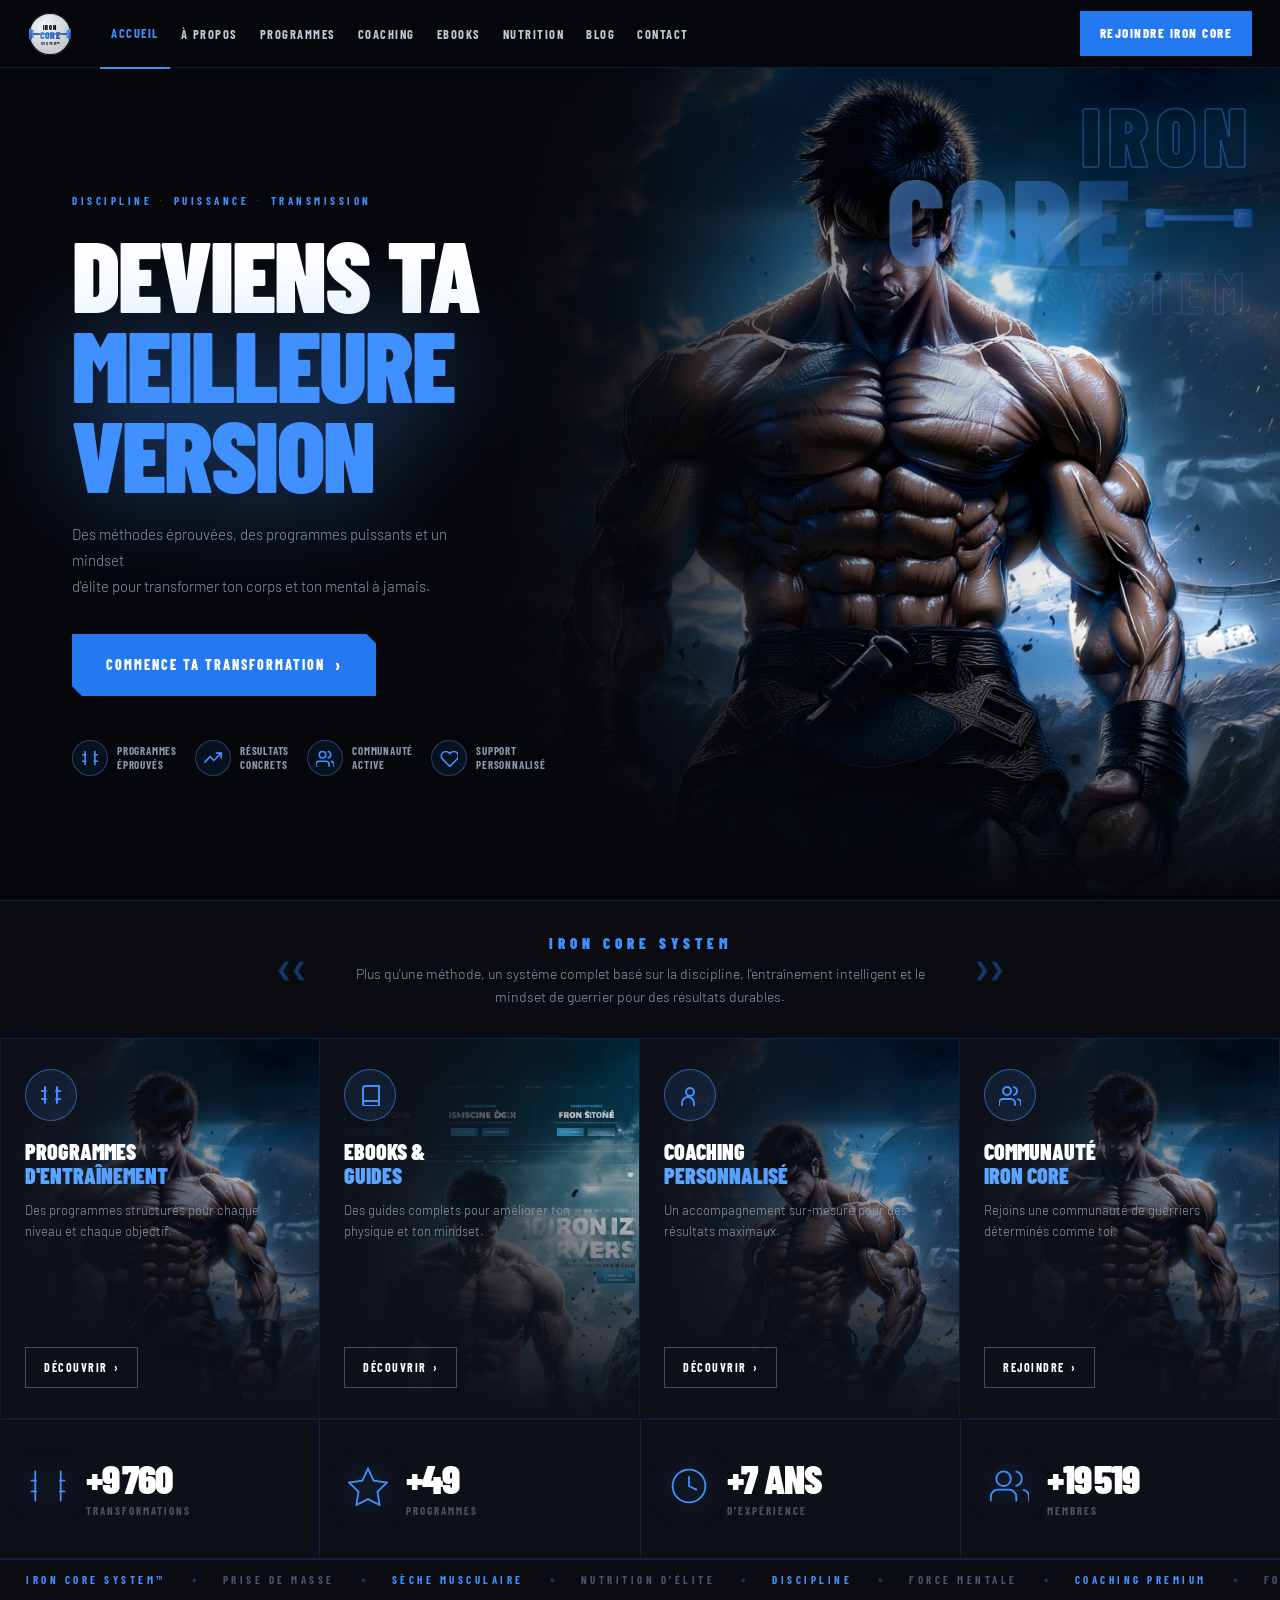
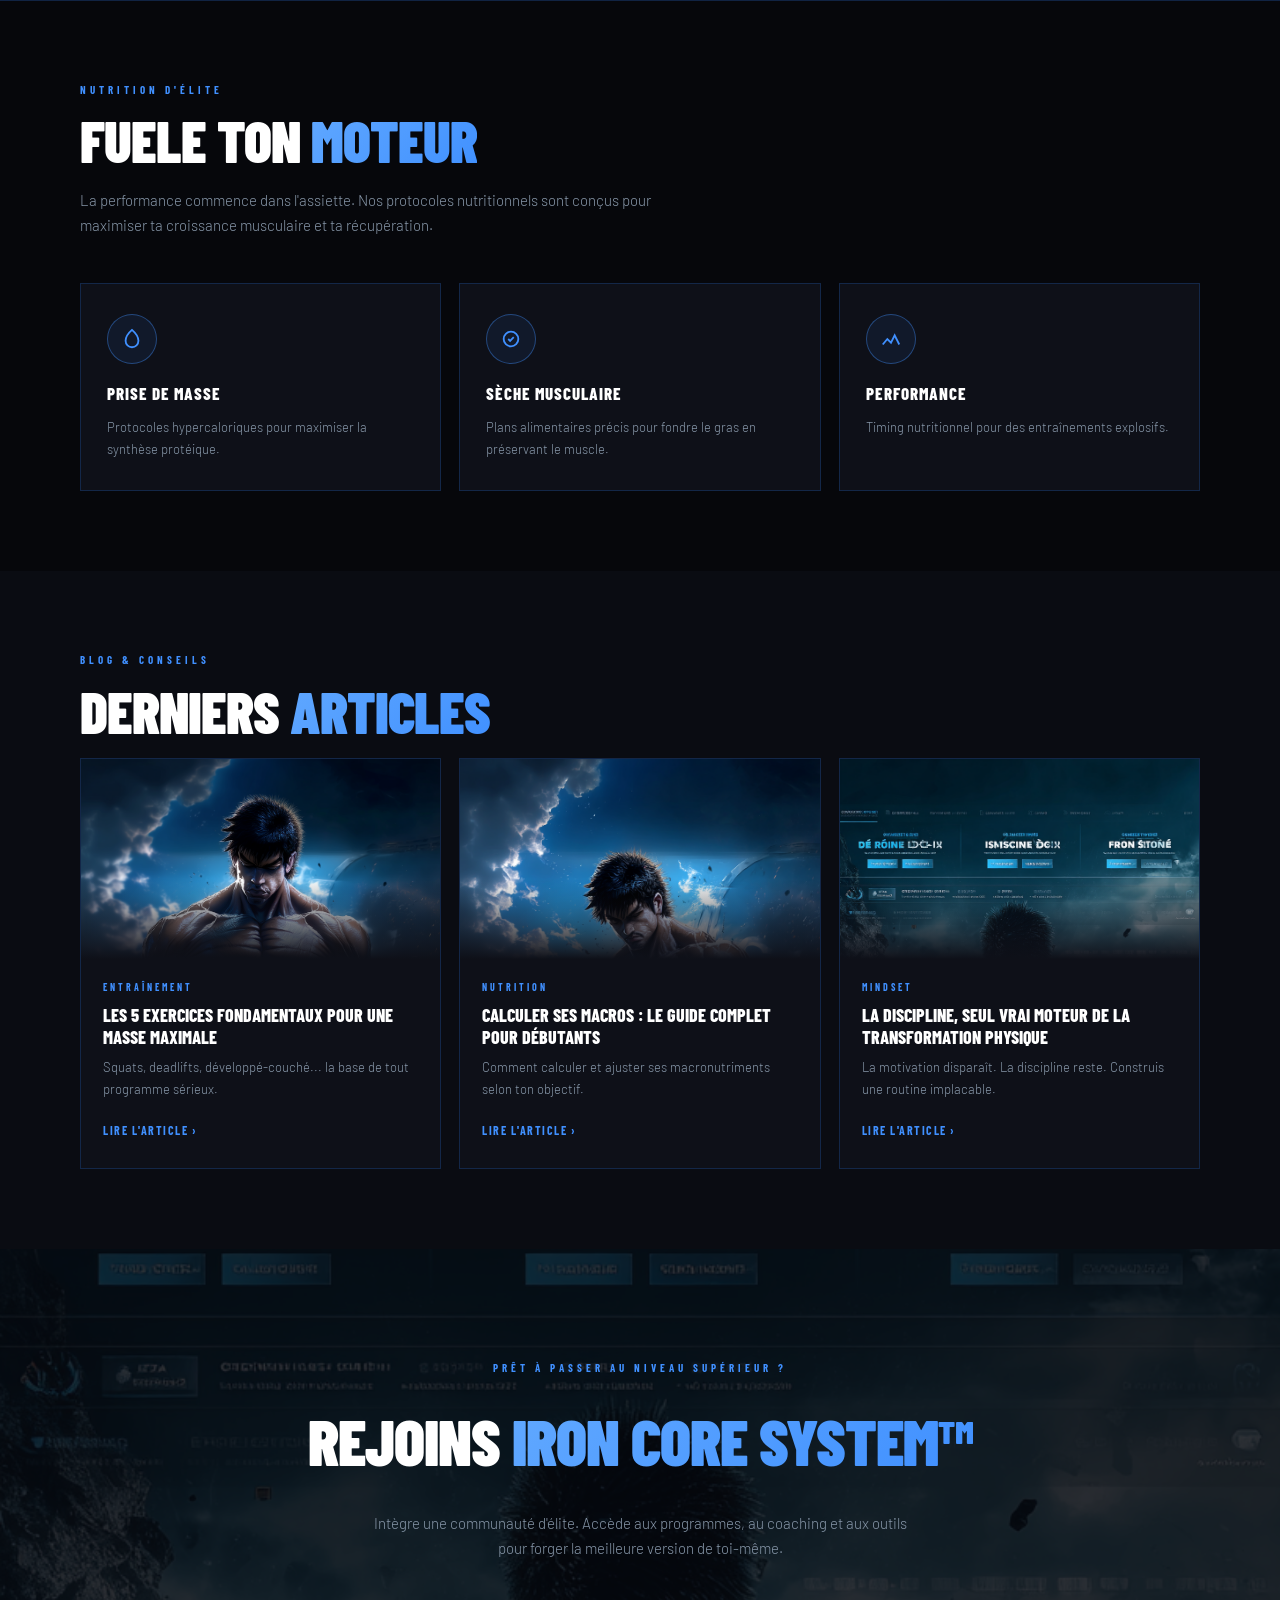
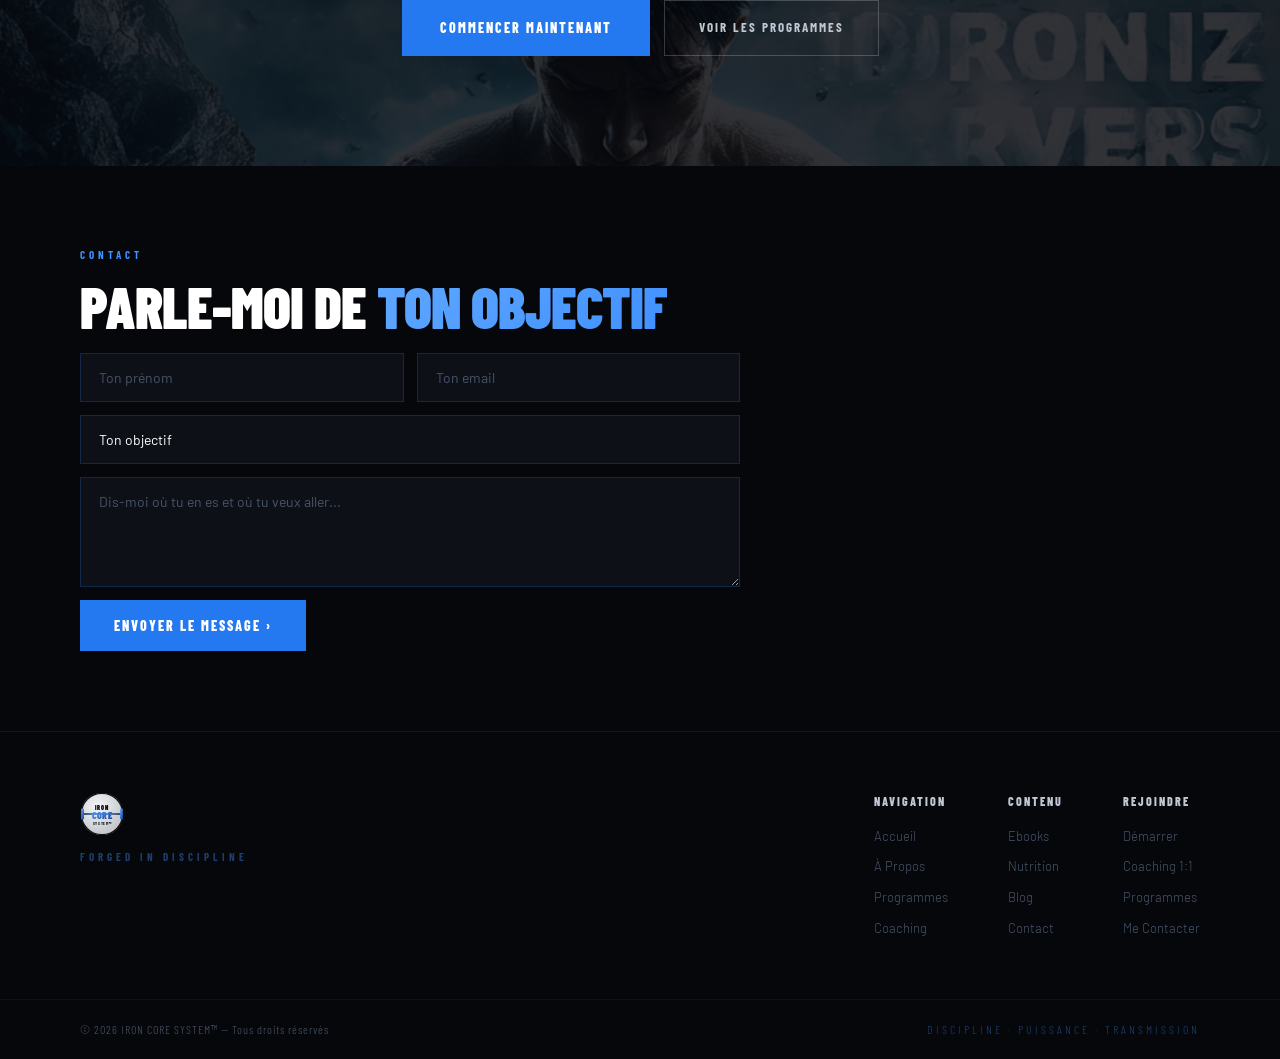
==== commit 69539faa: "Rebuild IRON CORE SYSTEM site v3 — pixel-perfect match to mockup Complete rewrite of HTML structure " ====
--- a/iron-core-system/index.html
+++ b/iron-core-system/index.html
@@ -4,411 +4,345 @@
   <meta charset="UTF-8">
   <meta name="viewport" content="width=device-width, initial-scale=1.0">
   <title>IRON CORE SYSTEM™ — Deviens ta Meilleure Version</title>
-  <link href="https://fonts.googleapis.com/css2?family=Barlow+Condensed:ital,wght@0,300;0,400;0,700;0,800;0,900;1,700&family=Barlow:wght@300;400;500&display=swap" rel="stylesheet">
+  <link href="https://fonts.googleapis.com/css2?family=Barlow+Condensed:wght@300;400;700;800;900&family=Barlow:wght@300;400;500&display=swap" rel="stylesheet">
   <link rel="stylesheet" href="css/styles.css">
 </head>
 <body>
 
-  <!-- ═══════════════════ NAV ═══════════════════ -->
-  <nav id="navbar">
+<!-- ═══════════════════════════ NAVBAR ═══════════════════════════ -->
+<nav id="navbar">
+  <div class="nav-left">
+    <!-- Logo -->
     <a href="#accueil" class="logo-link">
-      <svg width="52" height="52" viewBox="0 0 200 200" fill="none" xmlns="http://www.w3.org/2000/svg">
+      <svg width="44" height="44" viewBox="0 0 200 200" fill="none">
         <defs>
-          <radialGradient id="nbg" cx="38%" cy="32%" r="62%"><stop offset="0%" stop-color="#F4F5F8"/><stop offset="100%" stop-color="#C6CACF"/></radialGradient>
-          <linearGradient id="nbar" x1="0%" y1="0%" x2="100%" y2="0%"><stop offset="0%" stop-color="#0D0D0D"/><stop offset="50%" stop-color="#4090FF"/><stop offset="100%" stop-color="#0D0D0D"/></linearGradient>
-          <linearGradient id="ncore" x1="0%" y1="0%" x2="100%" y2="100%"><stop offset="0%" stop-color="#60A8FF"/><stop offset="100%" stop-color="#0A2A6A"/></linearGradient>
+          <radialGradient id="lg" cx="38%" cy="32%" r="62%"><stop offset="0%" stop-color="#F4F5F8"/><stop offset="100%" stop-color="#C6CACF"/></radialGradient>
+          <linearGradient id="lb" x1="0%" y1="0%" x2="100%" y2="0%"><stop offset="0%" stop-color="#0D0D0D"/><stop offset="50%" stop-color="#4090FF"/><stop offset="100%" stop-color="#0D0D0D"/></linearGradient>
+          <linearGradient id="lc" x1="0%" y1="0%" x2="100%" y2="100%"><stop offset="0%" stop-color="#60A8FF"/><stop offset="100%" stop-color="#1040A0"/></linearGradient>
         </defs>
-        <circle cx="100" cy="100" r="96" fill="url(#nbg)"/>
-        <circle cx="100" cy="100" r="94" stroke="#0D0D0D" stroke-width="6" fill="none"/>
-        <rect x="4" y="97" width="192" height="6" fill="url(#nbar)" rx="1"/>
-        <rect x="5" y="76" width="14" height="48" rx="2" fill="url(#ncore)"/>
-        <rect x="181" y="76" width="14" height="48" rx="2" fill="url(#ncore)"/>
-        <rect x="18" y="82" width="9" height="36" rx="1.5" fill="#4090FF"/>
-        <rect x="173" y="82" width="9" height="36" rx="1.5" fill="#4090FF"/>
-        <text x="100" y="81" text-anchor="middle" font-family="Barlow Condensed,sans-serif" font-weight="900" font-size="29" letter-spacing="5" fill="#0D0D0D">IRON</text>
-        <text x="100" y="122" text-anchor="middle" font-family="Barlow Condensed,sans-serif" font-weight="900" font-size="46" letter-spacing="2" fill="url(#ncore)">CORE</text>
-        <text x="100" y="150" text-anchor="middle" font-family="Barlow Condensed,sans-serif" font-weight="700" font-size="21" letter-spacing="3" fill="#111">SYSTEM™</text>
+        <circle cx="100" cy="100" r="96" fill="url(#lg)"/>
+        <circle cx="100" cy="100" r="94" stroke="#111" stroke-width="6" fill="none"/>
+        <rect x="4" y="97" width="192" height="6" fill="url(#lb)" rx="1"/>
+        <rect x="5" y="76" width="13" height="48" rx="2" fill="url(#lc)"/>
+        <rect x="182" y="76" width="13" height="48" rx="2" fill="url(#lc)"/>
+        <rect x="17" y="82" width="8" height="36" rx="1" fill="#4090FF"/>
+        <rect x="175" y="82" width="8" height="36" rx="1" fill="#4090FF"/>
+        <text x="100" y="80" text-anchor="middle" font-family="Barlow Condensed,sans-serif" font-weight="900" font-size="28" letter-spacing="4" fill="#0D0D0D">IRON</text>
+        <text x="100" y="121" text-anchor="middle" font-family="Barlow Condensed,sans-serif" font-weight="900" font-size="44" letter-spacing="2" fill="url(#lc)">CORE</text>
+        <text x="100" y="149" text-anchor="middle" font-family="Barlow Condensed,sans-serif" font-weight="700" font-size="20" letter-spacing="3" fill="#111">SYSTEM™</text>
       </svg>
     </a>
-
-    <button class="hamburger" aria-label="Menu"><span></span><span></span><span></span></button>
-
+    <!-- Nav Links -->
     <ul class="nav-links">
-      <li><a href="#accueil" class="active">Accueil</a></li>
-      <li><a href="#propos">À Propos</a></li>
-      <li><a href="#programmes">Programmes</a></li>
-      <li><a href="#coaching">Coaching</a></li>
-      <li><a href="#ebooks">Ebooks</a></li>
-      <li><a href="#nutrition">Nutrition</a></li>
-      <li><a href="#blog">Blog</a></li>
-      <li><a href="#contact">Contact</a></li>
+      <li><a href="#accueil" class="active">ACCUEIL</a></li>
+      <li><a href="#propos">À PROPOS</a></li>
+      <li><a href="#programmes">PROGRAMMES</a></li>
+      <li><a href="#coaching">COACHING</a></li>
+      <li><a href="#ebooks">EBOOKS</a></li>
+      <li><a href="#nutrition">NUTRITION</a></li>
+      <li><a href="#blog">BLOG</a></li>
+      <li><a href="#contact">CONTACT</a></li>
     </ul>
-
-    <a href="#rejoindre" class="btn-cta">Rejoindre Iron Core</a>
-  </nav>
-
-  <!-- ═══════════════════ HERO ═══════════════════ -->
-  <section class="hero" id="accueil">
-
-    <!-- Fond cinématique global -->
-    <div class="hero-bg"></div>
-
-    <!-- Colonne gauche : texte -->
-    <div class="hero-content">
-      <p class="hero-tag">
-        Discipline <span class="dot">●</span>
-        Puissance <span class="dot">●</span>
-        Transmission
-      </p>
-
-      <h1>
-        <span class="h1-white">DEVIENS TA</span>
-        <span class="h1-blue">MEILLEURE<br>VERSION</span>
-      </h1>
-
-      <p class="hero-desc">
-        Des méthodes éprouvées, des programmes puissants et un mindset
-        d'élite pour transformer ton corps et ton mental à jamais.
-      </p>
-
-      <a href="#programmes" class="btn-hero">
-        Commence ta Transformation <span class="arrow">›</span>
-      </a>
-
-      <div class="hero-features">
-        <div class="hf">
-          <div class="hf-icon">
-            <svg viewBox="0 0 24 24" width="18" height="18" fill="none" stroke="#4090FF" stroke-width="2.2" stroke-linecap="round"><path d="M6 4v16M18 4v16M2 8h4M18 8h4M2 16h4M18 16h4"/></svg>
-          </div>
-          <span>Programmes<br>Éprouvés</span>
-        </div>
-        <div class="hf">
-          <div class="hf-icon">
-            <svg viewBox="0 0 24 24" width="18" height="18" fill="none" stroke="#4090FF" stroke-width="2.2" stroke-linecap="round"><polyline points="23 6 13.5 15.5 8.5 10.5 1 18"/><polyline points="17 6 23 6 23 12"/></svg>
-          </div>
-          <span>Résultats<br>Concrets</span>
-        </div>
-        <div class="hf">
-          <div class="hf-icon">
-            <svg viewBox="0 0 24 24" width="18" height="18" fill="none" stroke="#4090FF" stroke-width="2.2" stroke-linecap="round"><path d="M17 21v-2a4 4 0 0 0-4-4H5a4 4 0 0 0-4 4v2"/><circle cx="9" cy="7" r="4"/><path d="M23 21v-2a4 4 0 0 0-3-3.87M16 3.13a4 4 0 0 1 0 7.75"/></svg>
-          </div>
-          <span>Communauté<br>Active</span>
-        </div>
-        <div class="hf">
-          <div class="hf-icon">
-            <svg viewBox="0 0 24 24" width="18" height="18" fill="none" stroke="#4090FF" stroke-width="2.2" stroke-linecap="round"><path d="M20.84 4.61a5.5 5.5 0 0 0-7.78 0L12 5.67l-1.06-1.06a5.5 5.5 0 0 0-7.78 7.78l1.06 1.06L12 21.23l7.78-7.78 1.06-1.06a5.5 5.5 0 0 0 0-7.78z"/></svg>
-          </div>
-          <span>Support<br>Personnalisé</span>
-        </div>
-      </div>
-    </div>
-
-    <!-- Colonne droite : personnage + watermark -->
-    <div class="hero-right">
-      <!-- Watermark IRON CORE SYSTEM -->
-      <div class="hero-watermark" aria-hidden="true">
-        <span class="wm-iron">IRON</span>
-        <span class="wm-core">CORE<svg class="wm-dumbbell" viewBox="0 0 60 20" width="70" height="24" fill="none"><rect x="0" y="8" width="60" height="4" rx="1" fill="rgba(64,144,255,0.6)"/><rect x="0" y="4" width="8" height="12" rx="1.5" fill="rgba(64,144,255,0.6)"/><rect x="52" y="4" width="8" height="12" rx="1.5" fill="rgba(64,144,255,0.6)"/></svg></span>
-        <span class="wm-system">SYSTEM</span>
-      </div>
-
-      <!-- Image warrior -->
-      <img src="assets/images/warrior2.png" alt="Iron Core Warrior" class="warrior-img">
-
-      <!-- Dégradé gauche pour fondu avec le texte -->
-      <div class="hero-right-fade"></div>
-    </div>
-  </section>
-
-  <!-- ═══════════════════ BANDE ICS ═══════════════════ -->
-  <section class="ics-band" id="propos">
-    <span class="ics-arrow">❮❮</span>
-    <div class="ics-center">
-      <p class="ics-title">IRON CORE SYSTEM</p>
-      <p class="ics-desc">
-        Plus qu'une méthode, un système complet basé sur la discipline,
-        l'entraînement intelligent et le mindset de guerrier pour des résultats durables.
-      </p>
-    </div>
-    <span class="ics-arrow">❯❯</span>
-  </section>
-
-  <!-- ═══════════════════ FEATURE CARDS ═══════════════════ -->
-  <section class="features" id="programmes">
-
-    <!-- Card 1 : Programmes d'entraînement -->
-    <div class="feature-card">
-      <div class="card-img-bg" style="background-image: url('assets/images/warrior1.png')"></div>
-      <div class="card-inner">
-        <div class="card-icon">
-          <svg viewBox="0 0 24 24" width="24" height="24" fill="none" stroke="#4090FF" stroke-width="2" stroke-linecap="round"><path d="M6 4v16M18 4v16M2 8h4M18 8h4M2 16h4M18 16h4"/></svg>
-        </div>
-        <h3 class="card-title">PROGRAMMES<br><span class="card-title-blue">D'ENTRAÎNEMENT</span></h3>
+  </div>
+  <button class="hamburger" aria-label="Menu"><span></span><span></span><span></span></button>
+  <a href="#rejoindre" class="btn-nav-cta">REJOINDRE IRON CORE</a>
+</nav>
+
+<!-- ═══════════════════════════ HERO ═══════════════════════════ -->
+<section class="hero" id="accueil">
+
+  <!-- Image warrior droite -->
+  <div class="hero-warrior-wrap">
+    <img src="assets/images/warrior1.png" alt="Iron Core Warrior" class="hero-warrior-img">
+    <!-- Dégradé : fondu gauche + fondu bas -->
+    <div class="hero-warrior-fade"></div>
+  </div>
+
+  <!-- Watermark IRON CORE SYSTEM (par-dessus le warrior, côté droit) -->
+  <div class="hero-brand-mark" aria-hidden="true">
+    <span class="hbm-iron">IRON</span>
+    <span class="hbm-core">CORE
+      <svg class="hbm-dumbbell" viewBox="0 0 120 28" width="110" height="26" fill="none">
+        <rect x="20" y="11" width="80" height="6" rx="1" fill="url(#dbg)"/>
+        <rect x="2" y="4" width="20" height="20" rx="3" fill="url(#dbg)"/>
+        <rect x="98" y="4" width="20" height="20" rx="3" fill="url(#dbg)"/>
+        <rect x="6" y="8" width="12" height="12" rx="2" fill="url(#dbg2)"/>
+        <rect x="102" y="8" width="12" height="12" rx="2" fill="url(#dbg2)"/>
+        <defs>
+          <linearGradient id="dbg" x1="0%" y1="0%" x2="100%" y2="0%"><stop offset="0%" stop-color="#4090FF"/><stop offset="100%" stop-color="#1565D8"/></linearGradient>
+          <linearGradient id="dbg2" x1="0%" y1="0%" x2="100%" y2="100%"><stop offset="0%" stop-color="#60A8FF"/><stop offset="100%" stop-color="#2060D0"/></linearGradient>
+        </defs>
+      </svg>
+    </span>
+    <span class="hbm-system">SYSTEM</span>
+  </div>
+
+  <!-- Texte gauche -->
+  <div class="hero-content">
+    <p class="hero-eyebrow">DISCIPLINE <span class="sep-dot">•</span> PUISSANCE <span class="sep-dot">•</span> TRANSMISSION</p>
+
+    <h1 class="hero-title">
+      <span class="ht-white">DEVIENS TA</span>
+      <span class="ht-blue">MEILLEURE VERSION</span>
+    </h1>
+
+    <p class="hero-desc">
+      Des méthodes éprouvées, des programmes puissants et un mindset<br>
+      d'élite pour transformer ton corps et ton mental à jamais.
+    </p>
+
+    <a href="#programmes" class="btn-hero-cta">
+      COMMENCE TA TRANSFORMATION <span class="btn-arrow">›</span>
+    </a>
+
+    <div class="hero-badges">
+      <div class="badge">
+        <div class="badge-icon">
+          <svg viewBox="0 0 22 22" width="18" height="18" fill="none" stroke="#4090FF" stroke-width="2" stroke-linecap="round"><path d="M5 3v16M17 3v16M2 7h4M16 7h4M2 15h4M16 15h4"/></svg>
+        </div>
+        <span>PROGRAMMES<br>ÉPROUVÉS</span>
+      </div>
+      <div class="badge">
+        <div class="badge-icon">
+          <svg viewBox="0 0 22 22" width="18" height="18" fill="none" stroke="#4090FF" stroke-width="2" stroke-linecap="round"><polyline points="21 5 12 14 7.5 9.5 1 16"/><polyline points="15 5 21 5 21 11"/></svg>
+        </div>
+        <span>RÉSULTATS<br>CONCRETS</span>
+      </div>
+      <div class="badge">
+        <div class="badge-icon">
+          <svg viewBox="0 0 22 22" width="18" height="18" fill="none" stroke="#4090FF" stroke-width="2" stroke-linecap="round"><path d="M16 21v-2a4 4 0 0 0-4-4H4a4 4 0 0 0-4 4v2"/><circle cx="8" cy="7" r="4"/><path d="M22 21v-2a4 4 0 0 0-3-3.87M15 3.13a4 4 0 0 1 0 7.75"/></svg>
+        </div>
+        <span>COMMUNAUTÉ<br>ACTIVE</span>
+      </div>
+      <div class="badge">
+        <div class="badge-icon">
+          <svg viewBox="0 0 22 22" width="18" height="18" fill="none" stroke="#4090FF" stroke-width="2" stroke-linecap="round"><path d="M20.84 4.61a5.5 5.5 0 0 0-7.78 0L12 5.67l-1.06-1.06a5.5 5.5 0 0 0-7.78 7.78l1.06 1.06L12 21.23l7.78-7.78 1.06-1.06a5.5 5.5 0 0 0 0-7.78z"/></svg>
+        </div>
+        <span>SUPPORT<br>PERSONNALISÉ</span>
+      </div>
+    </div>
+  </div>
+
+</section>
+
+<!-- ═══════════════════════════ BANDE ICS ═══════════════════════════ -->
+<div class="ics-band">
+  <span class="ics-chevron">❮❮</span>
+  <div class="ics-text">
+    <p class="ics-title">IRON CORE SYSTEM</p>
+    <p class="ics-desc">Plus qu'une méthode, un système complet basé sur la discipline, l'entraînement intelligent et le mindset de guerrier pour des résultats durables.</p>
+  </div>
+  <span class="ics-chevron">❯❯</span>
+</div>
+
+<!-- ═══════════════════════════ FEATURE CARDS ═══════════════════════════ -->
+<section class="cards-section" id="programmes">
+  <div class="cards-grid">
+
+    <!-- Card 1 -->
+    <div class="card" id="c1">
+      <div class="card-bg" style="background-image:url('assets/images/warrior1.png')"></div>
+      <div class="card-body">
+        <div class="card-icon-wrap">
+          <svg viewBox="0 0 22 22" width="22" height="22" fill="none" stroke="#4090FF" stroke-width="2" stroke-linecap="round"><path d="M5 3v16M17 3v16M2 7h4M16 7h4M2 15h4M16 15h4"/></svg>
+        </div>
+        <h3 class="card-title">PROGRAMMES<br><span class="card-blue">D'ENTRAÎNEMENT</span></h3>
         <p class="card-desc">Des programmes structurés pour chaque niveau et chaque objectif.</p>
-        <a href="#programmes" class="btn-card">Découvrir <span>›</span></a>
-      </div>
-    </div>
-
-    <!-- Card 2 : Ebooks & Guides -->
-    <div class="feature-card" id="ebooks">
-      <div class="card-img-bg" style="background-image: url('assets/images/warrior3.png')"></div>
-      <div class="card-inner">
-        <div class="card-icon">
-          <svg viewBox="0 0 24 24" width="24" height="24" fill="none" stroke="#4090FF" stroke-width="2" stroke-linecap="round"><path d="M4 19.5A2.5 2.5 0 0 1 6.5 17H20"/><path d="M6.5 2H20v20H6.5A2.5 2.5 0 0 1 4 19.5v-15A2.5 2.5 0 0 1 6.5 2z"/></svg>
-        </div>
-        <h3 class="card-title">EBOOKS &amp;<br><span class="card-title-blue">GUIDES</span></h3>
+        <a href="#programmes" class="card-cta">DÉCOUVRIR <span>›</span></a>
+      </div>
+    </div>
+
+    <!-- Card 2 -->
+    <div class="card" id="ebooks">
+      <div class="card-bg" style="background-image:url('assets/images/warrior3.png')"></div>
+      <div class="card-body">
+        <div class="card-icon-wrap">
+          <svg viewBox="0 0 22 22" width="22" height="22" fill="none" stroke="#4090FF" stroke-width="2" stroke-linecap="round"><path d="M4 19.5A2.5 2.5 0 0 1 6.5 17H20"/><path d="M6.5 2H20v20H6.5A2.5 2.5 0 0 1 4 19.5v-15A2.5 2.5 0 0 1 6.5 2z"/></svg>
+        </div>
+        <h3 class="card-title">EBOOKS &amp;<br><span class="card-blue">GUIDES</span></h3>
         <p class="card-desc">Des guides complets pour améliorer ton physique et ton mindset.</p>
-        <a href="#ebooks" class="btn-card">Découvrir <span>›</span></a>
-      </div>
-    </div>
-
-    <!-- Card 3 : Coaching personnalisé -->
-    <div class="feature-card" id="coaching">
-      <div class="card-img-bg" style="background-image: url('assets/images/warrior2.png')"></div>
-      <div class="card-inner">
-        <div class="card-icon">
-          <svg viewBox="0 0 24 24" width="24" height="24" fill="none" stroke="#4090FF" stroke-width="2" stroke-linecap="round"><circle cx="12" cy="8" r="5"/><path d="M3 21v-2a7 7 0 0 1 14 0v2"/></svg>
-        </div>
-        <h3 class="card-title">COACHING<br><span class="card-title-blue">PERSONNALISÉ</span></h3>
+        <a href="#ebooks" class="card-cta">DÉCOUVRIR <span>›</span></a>
+      </div>
+    </div>
+
+    <!-- Card 3 -->
+    <div class="card" id="coaching">
+      <div class="card-bg" style="background-image:url('assets/images/warrior2.png')"></div>
+      <div class="card-body">
+        <div class="card-icon-wrap">
+          <svg viewBox="0 0 22 22" width="22" height="22" fill="none" stroke="#4090FF" stroke-width="2" stroke-linecap="round"><circle cx="11" cy="8" r="4"/><path d="M3 21v-2a6 6 0 0 1 12 0v2"/></svg>
+        </div>
+        <h3 class="card-title">COACHING<br><span class="card-blue">PERSONNALISÉ</span></h3>
         <p class="card-desc">Un accompagnement sur-mesure pour des résultats maximaux.</p>
-        <a href="#coaching" class="btn-card">Découvrir <span>›</span></a>
-      </div>
-    </div>
-
-    <!-- Card 4 : Communauté -->
-    <div class="feature-card">
-      <div class="card-img-bg" style="background-image: url('assets/images/warrior1.png'); background-position: top center;"></div>
-      <div class="card-inner">
-        <div class="card-icon">
-          <svg viewBox="0 0 24 24" width="24" height="24" fill="none" stroke="#4090FF" stroke-width="2" stroke-linecap="round"><path d="M17 21v-2a4 4 0 0 0-4-4H5a4 4 0 0 0-4 4v2"/><circle cx="9" cy="7" r="4"/><path d="M23 21v-2a4 4 0 0 0-3-3.87M16 3.13a4 4 0 0 1 0 7.75"/></svg>
-        </div>
-        <h3 class="card-title">COMMUNAUTÉ<br><span class="card-title-blue">IRON CORE</span></h3>
+        <a href="#coaching" class="card-cta">DÉCOUVRIR <span>›</span></a>
+      </div>
+    </div>
+
+    <!-- Card 4 -->
+    <div class="card">
+      <div class="card-bg" style="background-image:url('assets/images/warrior1.png'); background-position: 60% top;"></div>
+      <div class="card-body">
+        <div class="card-icon-wrap">
+          <svg viewBox="0 0 22 22" width="22" height="22" fill="none" stroke="#4090FF" stroke-width="2" stroke-linecap="round"><path d="M16 21v-2a4 4 0 0 0-4-4H4a4 4 0 0 0-4 4v2"/><circle cx="8" cy="7" r="4"/><path d="M22 21v-2a4 4 0 0 0-3-3.87M15 3.13a4 4 0 0 1 0 7.75"/></svg>
+        </div>
+        <h3 class="card-title">COMMUNAUTÉ<br><span class="card-blue">IRON CORE</span></h3>
         <p class="card-desc">Rejoins une communauté de guerriers déterminés comme toi.</p>
-        <a href="#rejoindre" class="btn-card">Rejoindre <span>›</span></a>
-      </div>
-    </div>
-
-  </section>
-
-  <!-- ═══════════════════ STATS ═══════════════════ -->
-  <section class="stats">
-    <div class="stat reveal">
-      <div class="stat-icon">
-        <svg viewBox="0 0 44 44" width="40" height="40" fill="none" stroke="#4090FF" stroke-width="2.2" stroke-linecap="round"><path d="M8 6v32M36 6v32M4 16h5M35 16h5M4 28h5M35 28h5"/></svg>
-      </div>
-      <div><p class="stat-num">+10 000</p><p class="stat-label">TRANSFORMATIONS</p></div>
-    </div>
-    <div class="stat reveal">
-      <div class="stat-icon">
-        <svg viewBox="0 0 44 44" width="40" height="40" fill="none" stroke="#4090FF" stroke-width="2.2" stroke-linecap="round"><polygon points="22 3 28.2 16.1 42.8 18.2 32.4 28.3 34.8 42.9 22 36.4 9.2 42.9 11.6 28.3 1.2 18.2 15.8 16.1 22 3"/></svg>
-      </div>
-      <div><p class="stat-num">+50</p><p class="stat-label">PROGRAMMES</p></div>
-    </div>
-    <div class="stat reveal">
-      <div class="stat-icon">
-        <svg viewBox="0 0 44 44" width="40" height="40" fill="none" stroke="#4090FF" stroke-width="2.2" stroke-linecap="round"><circle cx="22" cy="22" r="18"/><polyline points="22 12 22 22 30 26"/></svg>
-      </div>
-      <div><p class="stat-num">+7 ANS</p><p class="stat-label">D'EXPÉRIENCE</p></div>
-    </div>
-    <div class="stat reveal">
-      <div class="stat-icon">
-        <svg viewBox="0 0 44 44" width="40" height="40" fill="none" stroke="#4090FF" stroke-width="2.2" stroke-linecap="round"><path d="M32 38v-4a8 8 0 0 0-8-8H12a8 8 0 0 0-8 8v4"/><circle cx="18" cy="14" r="8"/><path d="M44 38v-4a8 8 0 0 0-6-7.74M30 6.26a8 8 0 0 1 0 15.5"/></svg>
-      </div>
-      <div><p class="stat-num">+20 000</p><p class="stat-label">MEMBRES</p></div>
-    </div>
-  </section>
-
-  <!-- ═══════════════════ TICKER ═══════════════════ -->
-  <div class="ticker">
-    <div class="ticker-track">
-      <span class="tk blue">Iron Core System™</span><span class="sep">◆</span>
-      <span class="tk">Prise de Masse</span><span class="sep">◆</span>
-      <span class="tk blue">Sèche Musculaire</span><span class="sep">◆</span>
-      <span class="tk">Nutrition d'Élite</span><span class="sep">◆</span>
-      <span class="tk blue">Discipline</span><span class="sep">◆</span>
-      <span class="tk">Force Mentale</span><span class="sep">◆</span>
-      <span class="tk blue">Coaching Premium</span><span class="sep">◆</span>
-      <span class="tk">Forged in Discipline</span><span class="sep">◆</span>
-      <span class="tk blue">Iron Core System™</span><span class="sep">◆</span>
-      <span class="tk">Prise de Masse</span><span class="sep">◆</span>
-      <span class="tk blue">Sèche Musculaire</span><span class="sep">◆</span>
-      <span class="tk">Nutrition d'Élite</span><span class="sep">◆</span>
-      <span class="tk blue">Discipline</span><span class="sep">◆</span>
-      <span class="tk">Force Mentale</span><span class="sep">◆</span>
-      <span class="tk blue">Coaching Premium</span><span class="sep">◆</span>
-      <span class="tk">Forged in Discipline</span><span class="sep">◆</span>
-    </div>
-  </div>
-
-  <!-- ═══════════════════ À PROPOS ═══════════════════ -->
-  <section class="about-section" id="propos-detail">
-    <div class="about-img">
-      <img src="assets/images/warrior3.png" alt="Coaching Iron Core" class="about-warrior">
-      <div class="about-img-overlay"></div>
-    </div>
-    <div class="about-content reveal">
-      <div class="section-label">À PROPOS</div>
-      <h2 class="section-title">LA MÉTHODE <span class="blue-grad">IRON CORE</span></h2>
-      <p class="section-desc">
-        Depuis plus de 7 ans, j'accompagne des centaines d'athlètes dans leur transformation physique et mentale. La méthode Iron Core System™ repose sur 3 piliers : la discipline, l'entraînement intelligent et le mindset de guerrier.
-      </p>
-      <div class="about-pillars">
-        <div class="pillar">
-          <div class="pillar-num">01</div>
-          <div><h4>DISCIPLINE</h4><p>La régularité prime sur l'intensité. Chaque jour compte.</p></div>
-        </div>
-        <div class="pillar">
-          <div class="pillar-num">02</div>
-          <div><h4>PUISSANCE</h4><p>Des programmes scientifiquement conçus pour maximiser tes gains.</p></div>
-        </div>
-        <div class="pillar">
-          <div class="pillar-num">03</div>
-          <div><h4>TRANSMISSION</h4><p>Un coaching personnalisé pour transmettre les bonnes méthodes.</p></div>
-        </div>
-      </div>
-    </div>
-  </section>
-
-  <!-- ═══════════════════ NUTRITION ═══════════════════ -->
-  <section class="nutrition-section reveal" id="nutrition">
-    <div class="section-label">NUTRITION D'ÉLITE</div>
-    <h2 class="section-title">FUELE TON <span class="blue-grad">MOTEUR</span></h2>
-    <p class="section-desc">La performance commence dans l'assiette. Nos protocoles nutritionnels sont conçus pour maximiser ta croissance musculaire et ta récupération.</p>
-    <div class="nutrition-grid">
-      <div class="nutri-card">
-        <div class="nutri-icon"><svg viewBox="0 0 32 32" width="26" height="26" fill="none" stroke="#4090FF" stroke-width="2" stroke-linecap="round"><path d="M16 4C16 4 8 10 8 18C8 23 11.6 28 16 28C20.4 28 24 23 24 18C24 10 16 4 16 4Z" fill="rgba(64,144,255,0.15)"/><path d="M16 28L16 18"/></svg></div>
-        <h4>Prise de Masse</h4>
-        <p>Protocoles hypercaloriques optimisés pour maximiser la synthèse protéique.</p>
-      </div>
-      <div class="nutri-card">
-        <div class="nutri-icon"><svg viewBox="0 0 32 32" width="26" height="26" fill="none" stroke="#4090FF" stroke-width="2" stroke-linecap="round"><circle cx="16" cy="16" r="10"/><path d="M12 16L15 19L20 13"/></svg></div>
-        <h4>Sèche Musculaire</h4>
-        <p>Plans alimentaires précis pour fondre le gras en préservant le muscle.</p>
-      </div>
-      <div class="nutri-card">
-        <div class="nutri-icon"><svg viewBox="0 0 32 32" width="26" height="26" fill="none" stroke="#4090FF" stroke-width="2" stroke-linecap="round"><path d="M6 20L12 14L18 18L26 8"/><polyline points="20 8 26 8 26 14"/></svg></div>
-        <h4>Performance</h4>
-        <p>Macros ciblés et timing nutritionnel pour des entraînements explosifs.</p>
-      </div>
-    </div>
-  </section>
-
-  <!-- ═══════════════════ BLOG ═══════════════════ -->
-  <section class="blog-section" id="blog">
-    <div class="section-label">BLOG & CONSEILS</div>
-    <h2 class="section-title">DERNIERS <span class="blue-grad">ARTICLES</span></h2>
+        <a href="#rejoindre" class="card-cta">REJOINDRE <span>›</span></a>
+      </div>
+    </div>
+
+  </div>
+</section>
+
+<!-- ═══════════════════════════ STATS ═══════════════════════════ -->
+<section class="stats-bar">
+  <div class="stat-item">
+    <div class="stat-ico">
+      <svg viewBox="0 0 44 44" width="40" height="40" fill="none" stroke="#4090FF" stroke-width="2" stroke-linecap="round"><path d="M8 6v32M36 6v32M4 16h5M35 16h5M4 28h5M35 28h5"/></svg>
+    </div>
+    <div class="stat-text">
+      <p class="stat-num">+10 000</p>
+      <p class="stat-lbl">TRANSFORMATIONS</p>
+    </div>
+  </div>
+  <div class="stat-divider"></div>
+  <div class="stat-item">
+    <div class="stat-ico">
+      <svg viewBox="0 0 44 44" width="40" height="40" fill="none" stroke="#4090FF" stroke-width="2" stroke-linecap="round"><polygon points="22 3 28.2 16.1 42.8 18.2 32.4 28.3 34.8 42.9 22 36.4 9.2 42.9 11.6 28.3 1.2 18.2 15.8 16.1 22 3"/></svg>
+    </div>
+    <div class="stat-text">
+      <p class="stat-num">+50</p>
+      <p class="stat-lbl">PROGRAMMES</p>
+    </div>
+  </div>
+  <div class="stat-divider"></div>
+  <div class="stat-item">
+    <div class="stat-ico">
+      <svg viewBox="0 0 44 44" width="40" height="40" fill="none" stroke="#4090FF" stroke-width="2" stroke-linecap="round"><circle cx="22" cy="22" r="18"/><polyline points="22 12 22 22 30 26"/></svg>
+    </div>
+    <div class="stat-text">
+      <p class="stat-num">+7 ANS</p>
+      <p class="stat-lbl">D'EXPÉRIENCE</p>
+    </div>
+  </div>
+  <div class="stat-divider"></div>
+  <div class="stat-item">
+    <div class="stat-ico">
+      <svg viewBox="0 0 44 44" width="40" height="40" fill="none" stroke="#4090FF" stroke-width="2" stroke-linecap="round"><path d="M30 38v-4a8 8 0 0 0-8-8H10a8 8 0 0 0-8 8v4"/><circle cx="16" cy="14" r="8"/><path d="M44 38v-4a8 8 0 0 0-6-7.74M30 6.26a8 8 0 0 1 0 15.5"/></svg>
+    </div>
+    <div class="stat-text">
+      <p class="stat-num">+20 000</p>
+      <p class="stat-lbl">MEMBRES</p>
+    </div>
+  </div>
+</section>
+
+<!-- ═══════════════════════════ TICKER ═══════════════════════════ -->
+<div class="ticker">
+  <div class="ticker-track">
+    <span class="tk-blue">Iron Core System™</span><span class="tk-sep">◆</span>
+    <span class="tk-dim">Prise de Masse</span><span class="tk-sep">◆</span>
+    <span class="tk-blue">Sèche Musculaire</span><span class="tk-sep">◆</span>
+    <span class="tk-dim">Nutrition d'Élite</span><span class="tk-sep">◆</span>
+    <span class="tk-blue">Discipline</span><span class="tk-sep">◆</span>
+    <span class="tk-dim">Force Mentale</span><span class="tk-sep">◆</span>
+    <span class="tk-blue">Coaching Premium</span><span class="tk-sep">◆</span>
+    <span class="tk-dim">Forged in Discipline</span><span class="tk-sep">◆</span>
+    <span class="tk-blue">Iron Core System™</span><span class="tk-sep">◆</span>
+    <span class="tk-dim">Prise de Masse</span><span class="tk-sep">◆</span>
+    <span class="tk-blue">Sèche Musculaire</span><span class="tk-sep">◆</span>
+    <span class="tk-dim">Nutrition d'Élite</span><span class="tk-sep">◆</span>
+    <span class="tk-blue">Discipline</span><span class="tk-sep">◆</span>
+    <span class="tk-dim">Force Mentale</span><span class="tk-sep">◆</span>
+    <span class="tk-blue">Coaching Premium</span><span class="tk-sep">◆</span>
+    <span class="tk-dim">Forged in Discipline</span><span class="tk-sep">◆</span>
+  </div>
+</div>
+
+<!-- ═══════════════════════════ SECTIONS SUPPLÉMENTAIRES ═══════════════════════════ -->
+<section class="extra-section" id="nutrition">
+  <div class="extra-inner">
+    <div class="section-tag">NUTRITION D'ÉLITE</div>
+    <h2 class="section-h2">FUELE TON <span class="blue-g">MOTEUR</span></h2>
+    <p class="section-p">La performance commence dans l'assiette. Nos protocoles nutritionnels sont conçus pour maximiser ta croissance musculaire et ta récupération.</p>
+    <div class="nutri-grid">
+      <div class="nutri-card"><div class="ni"><svg viewBox="0 0 24 24" width="22" height="22" fill="none" stroke="#4090FF" stroke-width="2"><path d="M12 2C12 2 5 8 5 14a7 7 0 0 0 14 0C19 8 12 2 12 2z"/></svg></div><h4>Prise de Masse</h4><p>Protocoles hypercaloriques pour maximiser la synthèse protéique.</p></div>
+      <div class="nutri-card"><div class="ni"><svg viewBox="0 0 24 24" width="22" height="22" fill="none" stroke="#4090FF" stroke-width="2"><circle cx="12" cy="12" r="8"/><path d="M9 12l2 2 4-4"/></svg></div><h4>Sèche Musculaire</h4><p>Plans alimentaires précis pour fondre le gras en préservant le muscle.</p></div>
+      <div class="nutri-card"><div class="ni"><svg viewBox="0 0 24 24" width="22" height="22" fill="none" stroke="#4090FF" stroke-width="2"><path d="M3 18l5-6 4 4 4-8 5 10"/></svg></div><h4>Performance</h4><p>Timing nutritionnel pour des entraînements explosifs.</p></div>
+    </div>
+  </div>
+</section>
+
+<section class="extra-section dark-s" id="blog">
+  <div class="extra-inner">
+    <div class="section-tag">BLOG & CONSEILS</div>
+    <h2 class="section-h2">DERNIERS <span class="blue-g">ARTICLES</span></h2>
     <div class="blog-grid">
-      <article class="blog-card reveal">
-        <div class="blog-img" style="background-image:url('assets/images/warrior1.png')"></div>
-        <div class="blog-body">
-          <div class="blog-cat">ENTRAÎNEMENT</div>
-          <h4>Les 5 exercices fondamentaux pour une masse musculaire maximale</h4>
-          <p>Squats, deadlifts, développé-couché... Ces exercices polyarticulaires sont la base de tout programme sérieux.</p>
-          <a href="#blog" class="blog-link">Lire l'article ›</a>
-        </div>
-      </article>
-      <article class="blog-card reveal">
-        <div class="blog-img" style="background-image:url('assets/images/warrior2.png')"></div>
-        <div class="blog-body">
-          <div class="blog-cat">NUTRITION</div>
-          <h4>Calculer ses macros : le guide complet pour débutants</h4>
-          <p>Protéines, glucides, lipides — comment calculer et ajuster ses macronutriments selon ton objectif.</p>
-          <a href="#blog" class="blog-link">Lire l'article ›</a>
-        </div>
-      </article>
-      <article class="blog-card reveal">
-        <div class="blog-img" style="background-image:url('assets/images/warrior3.png')"></div>
-        <div class="blog-body">
-          <div class="blog-cat">MINDSET</div>
-          <h4>La discipline, seul vrai moteur de la transformation physique</h4>
-          <p>La motivation disparaît. La discipline reste. Comment construire une routine implacable sur le long terme.</p>
-          <a href="#blog" class="blog-link">Lire l'article ›</a>
-        </div>
-      </article>
-    </div>
-  </section>
-
-  <!-- ═══════════════════ CTA ═══════════════════ -->
-  <section class="cta-section reveal" id="rejoindre">
-    <div class="cta-warrior-bg" style="background-image:url('assets/images/warrior3.png')"></div>
-    <div class="cta-overlay"></div>
-    <div class="cta-content">
-      <p class="cta-tag">PRÊT À PASSER AU NIVEAU SUPÉRIEUR ?</p>
-      <h2 class="cta-title">REJOINS <span class="blue-grad">IRON CORE SYSTEM™</span></h2>
-      <p class="cta-desc">Intègre une communauté d'élite. Accède aux programmes, au coaching et aux outils pour forger la meilleure version de toi-même.</p>
-      <div class="cta-buttons">
-        <a href="#contact" class="btn-cta-large">Commencer Maintenant</a>
-        <a href="#programmes" class="btn-ghost">Voir les Programmes</a>
-      </div>
-    </div>
-  </section>
-
-  <!-- ═══════════════════ CONTACT ═══════════════════ -->
-  <section class="contact-section" id="contact">
-    <div class="section-label">CONTACT</div>
-    <h2 class="section-title">PARLE-MOI DE <span class="blue-grad">TON OBJECTIF</span></h2>
-    <form class="contact-form" onsubmit="handleSubmit(event)">
-      <div class="form-row">
-        <input type="text" placeholder="Ton prénom" class="form-input" required>
-        <input type="email" placeholder="Ton email" class="form-input" required>
-      </div>
-      <select class="form-input form-select">
-        <option value="" disabled selected>Ton objectif</option>
-        <option>Prise de masse</option>
-        <option>Sèche musculaire</option>
-        <option>Remise en forme</option>
-        <option>Coaching personnalisé</option>
-      </select>
-      <textarea class="form-input form-textarea" placeholder="Dis-moi où tu en es et où tu veux aller..." rows="4"></textarea>
-      <button type="submit" class="btn-submit">Envoyer le Message ›</button>
+      <div class="blog-art">
+        <div class="blog-img-wrap"><img src="assets/images/warrior1.png" alt="" class="blog-img"></div>
+        <div class="blog-txt"><span class="blog-tag">ENTRAÎNEMENT</span><h4>Les 5 exercices fondamentaux pour une masse maximale</h4><p>Squats, deadlifts, développé-couché... la base de tout programme sérieux.</p><a href="#" class="blog-lnk">Lire l'article ›</a></div>
+      </div>
+      <div class="blog-art">
+        <div class="blog-img-wrap"><img src="assets/images/warrior2.png" alt="" class="blog-img"></div>
+        <div class="blog-txt"><span class="blog-tag">NUTRITION</span><h4>Calculer ses macros : le guide complet pour débutants</h4><p>Comment calculer et ajuster ses macronutriments selon ton objectif.</p><a href="#" class="blog-lnk">Lire l'article ›</a></div>
+      </div>
+      <div class="blog-art">
+        <div class="blog-img-wrap"><img src="assets/images/warrior3.png" alt="" class="blog-img"></div>
+        <div class="blog-txt"><span class="blog-tag">MINDSET</span><h4>La discipline, seul vrai moteur de la transformation physique</h4><p>La motivation disparaît. La discipline reste. Construis une routine implacable.</p><a href="#" class="blog-lnk">Lire l'article ›</a></div>
+      </div>
+    </div>
+  </div>
+</section>
+
+<section class="cta-section" id="rejoindre">
+  <div class="cta-bg-img" style="background-image:url('assets/images/warrior3.png')"></div>
+  <div class="cta-overlay-dark"></div>
+  <div class="cta-inner">
+    <p class="cta-tag">PRÊT À PASSER AU NIVEAU SUPÉRIEUR ?</p>
+    <h2 class="cta-h2">REJOINS <span class="blue-g">IRON CORE SYSTEM™</span></h2>
+    <p class="cta-p">Intègre une communauté d'élite. Accède aux programmes, au coaching et aux outils pour forger la meilleure version de toi-même.</p>
+    <div class="cta-btns">
+      <a href="#contact" class="btn-cta-main">COMMENCER MAINTENANT</a>
+      <a href="#programmes" class="btn-cta-ghost">VOIR LES PROGRAMMES</a>
+    </div>
+  </div>
+</section>
+
+<section class="extra-section" id="contact">
+  <div class="extra-inner">
+    <div class="section-tag">CONTACT</div>
+    <h2 class="section-h2">PARLE-MOI DE <span class="blue-g">TON OBJECTIF</span></h2>
+    <form class="cform" onsubmit="handleSubmit(event)">
+      <div class="cform-row">
+        <input type="text" placeholder="Ton prénom" class="cinput" required>
+        <input type="email" placeholder="Ton email" class="cinput" required>
+      </div>
+      <select class="cinput"><option value="" disabled selected>Ton objectif</option><option>Prise de masse</option><option>Sèche musculaire</option><option>Remise en forme</option><option>Coaching personnalisé</option></select>
+      <textarea class="cinput ctextarea" placeholder="Dis-moi où tu en es et où tu veux aller..." rows="4"></textarea>
+      <button type="submit" class="btn-submit">ENVOYER LE MESSAGE ›</button>
     </form>
-  </section>
-
-  <!-- ═══════════════════ FOOTER ═══════════════════ -->
-  <footer class="footer">
-    <div class="footer-top">
-      <div class="footer-brand">
-        <svg width="48" height="48" viewBox="0 0 200 200" fill="none">
-          <defs>
-            <radialGradient id="fbg" cx="38%" cy="32%" r="62%"><stop offset="0%" stop-color="#F4F5F8"/><stop offset="100%" stop-color="#C6CACF"/></radialGradient>
-            <linearGradient id="fbar" x1="0%" y1="0%" x2="100%" y2="0%"><stop offset="0%" stop-color="#0D0D0D"/><stop offset="50%" stop-color="#4090FF"/><stop offset="100%" stop-color="#0D0D0D"/></linearGradient>
-            <linearGradient id="fcore" x1="0%" y1="0%" x2="100%" y2="100%"><stop offset="0%" stop-color="#60A8FF"/><stop offset="100%" stop-color="#0A2A6A"/></linearGradient>
-          </defs>
-          <circle cx="100" cy="100" r="96" fill="url(#fbg)"/>
-          <circle cx="100" cy="100" r="94" stroke="#0D0D0D" stroke-width="6" fill="none"/>
-          <rect x="4" y="97" width="192" height="6" fill="url(#fbar)" rx="1"/>
-          <rect x="5" y="76" width="14" height="48" rx="2" fill="url(#fcore)"/>
-          <rect x="181" y="76" width="14" height="48" rx="2" fill="url(#fcore)"/>
-          <text x="100" y="81" text-anchor="middle" font-family="Barlow Condensed,sans-serif" font-weight="900" font-size="28" letter-spacing="4" fill="#0D0D0D">IRON</text>
-          <text x="100" y="122" text-anchor="middle" font-family="Barlow Condensed,sans-serif" font-weight="900" font-size="44" letter-spacing="2" fill="url(#fcore)">CORE</text>
-          <text x="100" y="149" text-anchor="middle" font-family="Barlow Condensed,sans-serif" font-weight="700" font-size="20" letter-spacing="3" fill="#111">SYSTEM™</text>
-        </svg>
-        <p class="footer-tagline">Forged in Discipline</p>
-      </div>
-      <div class="footer-links">
-        <div class="footer-col">
-          <p class="footer-col-title">Navigation</p>
-          <a href="#accueil">Accueil</a><a href="#propos">À Propos</a>
-          <a href="#programmes">Programmes</a><a href="#coaching">Coaching</a>
-        </div>
-        <div class="footer-col">
-          <p class="footer-col-title">Contenu</p>
-          <a href="#ebooks">Ebooks</a><a href="#nutrition">Nutrition</a>
-          <a href="#blog">Blog</a><a href="#contact">Contact</a>
-        </div>
-        <div class="footer-col">
-          <p class="footer-col-title">Rejoindre</p>
-          <a href="#rejoindre">Démarrer</a><a href="#coaching">Coaching 1:1</a>
-          <a href="#programmes">Programmes</a><a href="#contact">Me Contacter</a>
-        </div>
-      </div>
-    </div>
-    <div class="footer-bottom">
-      <p>© 2026 IRON CORE SYSTEM™ — Tous droits réservés</p>
-      <p class="footer-motto">DISCIPLINE · PUISSANCE · TRANSMISSION</p>
-    </div>
-  </footer>
-
-  <script src="js/main.js"></script>
+  </div>
+</section>
+
+<!-- FOOTER -->
+<footer class="site-footer">
+  <div class="footer-inner">
+    <div class="footer-brand">
+      <svg width="44" height="44" viewBox="0 0 200 200" fill="none"><defs><radialGradient id="fl" cx="38%" cy="32%" r="62%"><stop offset="0%" stop-color="#F4F5F8"/><stop offset="100%" stop-color="#C6CACF"/></radialGradient><linearGradient id="fb" x1="0%" y1="0%" x2="100%" y2="0%"><stop offset="0%" stop-color="#0D0D0D"/><stop offset="50%" stop-color="#4090FF"/><stop offset="100%" stop-color="#0D0D0D"/></linearGradient><linearGradient id="fc" x1="0%" y1="0%" x2="100%" y2="100%"><stop offset="0%" stop-color="#60A8FF"/><stop offset="100%" stop-color="#1040A0"/></linearGradient></defs><circle cx="100" cy="100" r="96" fill="url(#fl)"/><circle cx="100" cy="100" r="94" stroke="#111" stroke-width="6" fill="none"/><rect x="4" y="97" width="192" height="6" fill="url(#fb)" rx="1"/><rect x="5" y="76" width="13" height="48" rx="2" fill="url(#fc)"/><rect x="182" y="76" width="13" height="48" rx="2" fill="url(#fc)"/><text x="100" y="80" text-anchor="middle" font-family="Barlow Condensed,sans-serif" font-weight="900" font-size="28" letter-spacing="4" fill="#0D0D0D">IRON</text><text x="100" y="121" text-anchor="middle" font-family="Barlow Condensed,sans-serif" font-weight="900" font-size="44" letter-spacing="2" fill="url(#fc)">CORE</text><text x="100" y="149" text-anchor="middle" font-family="Barlow Condensed,sans-serif" font-weight="700" font-size="20" letter-spacing="3" fill="#111">SYSTEM™</text></svg>
+      <p class="footer-motto">Forged in Discipline</p>
+    </div>
+    <div class="footer-cols">
+      <div class="fcol"><p class="fcol-ttl">Navigation</p><a href="#accueil">Accueil</a><a href="#propos">À Propos</a><a href="#programmes">Programmes</a><a href="#coaching">Coaching</a></div>
+      <div class="fcol"><p class="fcol-ttl">Contenu</p><a href="#ebooks">Ebooks</a><a href="#nutrition">Nutrition</a><a href="#blog">Blog</a><a href="#contact">Contact</a></div>
+      <div class="fcol"><p class="fcol-ttl">Rejoindre</p><a href="#rejoindre">Démarrer</a><a href="#coaching">Coaching 1:1</a><a href="#programmes">Programmes</a><a href="#contact">Me Contacter</a></div>
+    </div>
+  </div>
+  <div class="footer-bottom">
+    <p>© 2026 IRON CORE SYSTEM™ — Tous droits réservés</p>
+    <p class="footer-tagline-bot">DISCIPLINE · PUISSANCE · TRANSMISSION</p>
+  </div>
+</footer>
+
+<script src="js/main.js"></script>
 </body>
 </html>
--- a/iron-core-system/css/styles.css
+++ b/iron-core-system/css/styles.css
@@ -1,5 +1,5 @@
 /* ═══════════════════════════════════════════════════
-   IRON CORE SYSTEM™ — Styles v2
+   IRON CORE SYSTEM™ — Styles v3
    ═══════════════════════════════════════════════════ */
 
 :root {
@@ -19,405 +19,764 @@
 
 *, *::before, *::after { box-sizing: border-box; margin: 0; padding: 0; }
 html { scroll-behavior: smooth; }
-body { background: var(--bg-void); color: var(--white); font-family: 'Barlow', sans-serif; font-weight: 300; line-height: 1.6; overflow-x: hidden; }
+body {
+  background: var(--bg-void);
+  color: var(--white);
+  font-family: 'Barlow', sans-serif;
+  font-weight: 300;
+  line-height: 1.6;
+  overflow-x: hidden;
+}
 img { display: block; max-width: 100%; }
-
-/* ══════════ NAV ══════════ */
-nav {
+a { text-decoration: none; }
+
+/* ══════════════════════════════════════
+   NAV
+══════════════════════════════════════ */
+#navbar {
   position: fixed; top: 0; left: 0; right: 0;
-  height: 68px; display: flex; align-items: center;
-  justify-content: space-between; padding: 0 32px;
+  height: 68px;
+  display: flex; align-items: center; justify-content: space-between;
+  padding: 0 28px;
   background: rgba(6,7,11,0.96);
   border-bottom: 1px solid rgba(36,120,240,0.18);
   backdrop-filter: blur(20px); -webkit-backdrop-filter: blur(20px);
-  z-index: 999; transition: background 0.3s, box-shadow 0.3s;
-}
-.logo-link { display: flex; align-items: center; text-decoration: none; flex-shrink: 0; }
-.nav-links { display: flex; list-style: none; }
+  z-index: 999;
+  transition: background 0.3s, box-shadow 0.3s;
+}
+
+.nav-left {
+  display: flex; align-items: center; flex: 1;
+}
+
+.logo-link {
+  display: flex; align-items: center;
+  text-decoration: none; flex-shrink: 0;
+  margin-right: 28px;
+}
+
+.nav-links {
+  display: flex; list-style: none;
+  align-items: center;
+}
+.nav-links li { display: flex; }
 .nav-links a {
   font-family: 'Barlow Condensed', sans-serif; font-weight: 700;
-  font-size: 13px; letter-spacing: 1.5px; text-transform: uppercase;
+  font-size: 12.5px; letter-spacing: 1.5px; text-transform: uppercase;
   color: var(--silver); text-decoration: none;
-  padding: 0 13px; line-height: 68px; display: block; transition: color 0.2s;
-}
-.nav-links a:hover, .nav-links a.active { color: var(--blue-400); }
-.nav-links a.active { border-bottom: 2px solid var(--blue-400); }
-.btn-cta {
+  padding: 0 11px; line-height: 68px; display: block;
+  transition: color 0.2s;
+  white-space: nowrap;
+}
+.nav-links a:hover { color: var(--blue-400); }
+.nav-links a.active {
+  color: var(--blue-400);
+  border-bottom: 2px solid var(--blue-400);
+}
+
+.btn-nav-cta {
   font-family: 'Barlow Condensed', sans-serif; font-weight: 800;
   font-size: 13px; letter-spacing: 1.5px; text-transform: uppercase;
   color: white; background: var(--blue-500);
-  padding: 13px 22px; text-decoration: none; transition: all 0.25s; white-space: nowrap; flex-shrink: 0;
-}
-.btn-cta:hover { background: var(--blue-400); transform: translateY(-1px); box-shadow: 0 8px 28px rgba(36,120,240,0.5); }
-.hamburger { display: none; flex-direction: column; gap: 5px; background: none; border: none; cursor: pointer; padding: 4px; }
+  padding: 12px 20px;
+  text-decoration: none;
+  transition: all 0.25s;
+  white-space: nowrap; flex-shrink: 0;
+}
+.btn-nav-cta:hover {
+  background: var(--blue-400);
+  transform: translateY(-1px);
+  box-shadow: 0 8px 28px rgba(36,120,240,0.5);
+}
+
+.hamburger {
+  display: none; flex-direction: column; gap: 5px;
+  background: none; border: none; cursor: pointer; padding: 4px;
+}
 .hamburger span { display: block; width: 24px; height: 2px; background: var(--silver); }
 
-/* ══════════ HERO ══════════ */
+/* ══════════════════════════════════════
+   HERO
+══════════════════════════════════════ */
 .hero {
-  min-height: 100vh; padding-top: 68px;
-  display: grid; grid-template-columns: 52% 48%;
-  position: relative; overflow: hidden;
+  position: relative;
+  min-height: 100vh;
+  padding-top: 68px;
   background: var(--bg-void);
-}
-
-.hero-bg {
-  position: absolute; inset: 0;
+  overflow: hidden;
+}
+
+/* Warrior image — right side */
+.hero-warrior-wrap {
+  position: absolute;
+  top: 0; right: 0; bottom: 0;
+  width: 62%;
+  z-index: 1;
+  overflow: hidden;
+}
+.hero-warrior-img {
+  position: absolute;
+  top: 0; right: 0; bottom: 0; left: 0;
+  width: 100%; height: 100%;
+  object-fit: cover;
+  object-position: top center;
+  display: block;
+}
+
+/* Gradient fade: left blend + bottom fade */
+.hero-warrior-fade {
+  position: absolute; inset: 0; z-index: 2;
   background:
-    radial-gradient(ellipse 70% 90% at 75% 50%, rgba(15,55,160,0.45) 0%, transparent 60%),
-    radial-gradient(ellipse 40% 50% at 100% 0%, rgba(30,80,200,0.3) 0%, transparent 50%),
-    linear-gradient(160deg, #06070B 0%, #080B12 60%, #0A0E1C 100%);
-  z-index: 0;
-}
-
-/* Texte gauche */
+    linear-gradient(to right,
+      var(--bg-void) 0%,
+      rgba(6,7,11,0.92) 18%,
+      rgba(6,7,11,0.55) 38%,
+      rgba(6,7,11,0.15) 62%,
+      transparent 80%),
+    linear-gradient(to top,
+      var(--bg-void) 0%,
+      rgba(6,7,11,0.6) 12%,
+      transparent 30%);
+  pointer-events: none;
+}
+
+/* IRON CORE SYSTEM watermark — top right over image */
+.hero-brand-mark {
+  position: absolute;
+  top: 100px; right: 2%;
+  z-index: 3;
+  pointer-events: none; user-select: none;
+  display: flex; flex-direction: column;
+  align-items: flex-end;
+  line-height: 0.82;
+}
+.hbm-iron {
+  font-family: 'Barlow Condensed', sans-serif; font-weight: 900;
+  font-size: clamp(44px, 6.5vw, 94px);
+  letter-spacing: 7px; text-transform: uppercase;
+  color: transparent;
+  -webkit-text-stroke: 1.5px rgba(64,144,255,0.38);
+  text-shadow: 0 0 50px rgba(64,144,255,0.12);
+}
+.hbm-core {
+  font-family: 'Barlow Condensed', sans-serif; font-weight: 900;
+  font-size: clamp(62px, 9.5vw, 136px);
+  letter-spacing: 4px; text-transform: uppercase;
+  background: linear-gradient(135deg,
+    rgba(96,168,255,0.55) 0%,
+    rgba(64,144,255,0.28) 50%,
+    rgba(21,101,216,0.18) 100%);
+  -webkit-background-clip: text; -webkit-text-fill-color: transparent;
+  background-clip: text;
+  display: flex; align-items: center; gap: 10px;
+}
+.hbm-dumbbell { opacity: 0.45; flex-shrink: 0; }
+.hbm-system {
+  font-family: 'Barlow Condensed', sans-serif; font-weight: 700;
+  font-size: clamp(28px, 4.5vw, 64px);
+  letter-spacing: 9px; text-transform: uppercase;
+  color: transparent;
+  -webkit-text-stroke: 1px rgba(64,144,255,0.28);
+}
+
+/* Hero content — left column */
 .hero-content {
-  padding: 70px 40px 70px 72px;
-  position: relative; z-index: 2;
+  position: relative; z-index: 4;
+  width: 50%;
+  min-height: calc(100vh - 68px);
+  padding: 72px 40px 72px 72px;
   display: flex; flex-direction: column; justify-content: center;
 }
-.hero-tag {
+
+.hero-eyebrow {
   font-family: 'Barlow Condensed', sans-serif; font-weight: 700;
   font-size: 11px; letter-spacing: 3.5px; text-transform: uppercase;
-  color: var(--blue-400); margin-bottom: 20px;
-  display: flex; align-items: center; gap: 10px;
-}
-.hero-tag .dot { font-size: 5px; opacity: 0.6; }
-h1 { margin-bottom: 22px; }
-.h1-white {
-  display: block; font-family: 'Barlow Condensed', sans-serif; font-weight: 900;
-  font-size: clamp(54px, 7.5vw, 110px); text-transform: uppercase;
-  letter-spacing: -2px; line-height: 0.9; color: white;
-}
-.h1-blue {
-  display: block; font-family: 'Barlow Condensed', sans-serif; font-weight: 900;
-  font-size: clamp(54px, 7.5vw, 110px); text-transform: uppercase;
+  color: var(--blue-400);
+  display: flex; align-items: center; gap: 8px;
+  margin-bottom: 20px;
+}
+.sep-dot { font-size: 5px; opacity: 0.6; }
+
+.hero-title {
+  display: flex; flex-direction: column;
+  margin-bottom: 22px;
+}
+.ht-white {
+  display: block;
+  font-family: 'Barlow Condensed', sans-serif; font-weight: 900;
+  font-size: clamp(58px, 7.8vw, 112px);
+  text-transform: uppercase;
   letter-spacing: -2px; line-height: 0.9;
-  background: linear-gradient(175deg, #60A8FF 0%, #4090FF 30%, #2478F0 60%, #1565D8 85%, #0A2A6A 100%);
-  -webkit-background-clip: text; -webkit-text-fill-color: transparent; background-clip: text;
-  filter: drop-shadow(0 0 50px rgba(36,120,240,0.5));
-}
-.hero-desc { font-weight: 300; font-size: 15px; color: var(--text-body); line-height: 1.75; max-width: 420px; margin-bottom: 32px; }
-.btn-hero {
+  color: white;
+}
+.ht-blue {
+  display: block;
+  font-family: 'Barlow Condensed', sans-serif; font-weight: 900;
+  font-size: clamp(58px, 7.8vw, 112px);
+  text-transform: uppercase;
+  letter-spacing: -2px; line-height: 0.9;
+  color: var(--blue-400);
+  filter: drop-shadow(0 0 50px rgba(64,144,255,0.45));
+}
+
+.hero-desc {
+  font-weight: 300; font-size: 15px;
+  color: var(--text-body); line-height: 1.75;
+  max-width: 400px; margin-bottom: 34px;
+}
+
+.btn-hero-cta {
   display: inline-flex; align-items: center; gap: 10px;
   font-family: 'Barlow Condensed', sans-serif; font-weight: 800;
   font-size: 14px; letter-spacing: 2px; text-transform: uppercase;
   color: white; background: var(--blue-500);
-  padding: 17px 34px; text-decoration: none; transition: all 0.3s;
+  padding: 17px 34px;
+  text-decoration: none; transition: all 0.3s;
   margin-bottom: 44px; align-self: flex-start;
   clip-path: polygon(0 0, calc(100% - 10px) 0, 100% 10px, 100% 100%, 10px 100%, 0 calc(100% - 10px));
 }
-.btn-hero .arrow { font-size: 18px; transition: transform 0.25s; }
-.btn-hero:hover { background: var(--blue-400); box-shadow: 0 12px 40px rgba(36,120,240,0.55); transform: translateY(-2px); }
-.btn-hero:hover .arrow { transform: translateX(5px); }
-.hero-features { display: flex; gap: 24px; flex-wrap: wrap; }
-.hf {
+.btn-hero-cta:hover {
+  background: var(--blue-400);
+  box-shadow: 0 12px 40px rgba(36,120,240,0.55);
+  transform: translateY(-2px);
+}
+.btn-arrow { font-size: 18px; transition: transform 0.25s; }
+.btn-hero-cta:hover .btn-arrow { transform: translateX(4px); }
+
+/* Badges row */
+.hero-badges {
+  display: flex; gap: 18px; flex-wrap: wrap;
+}
+.badge {
   display: flex; align-items: center; gap: 9px;
   font-family: 'Barlow Condensed', sans-serif; font-weight: 700;
-  font-size: 11px; letter-spacing: 1px; text-transform: uppercase;
+  font-size: 11px; letter-spacing: 0.8px; text-transform: uppercase;
   color: var(--text-body); line-height: 1.3;
 }
-.hf-icon {
+.badge-icon {
   width: 36px; height: 36px; border-radius: 50%;
-  border: 1px solid rgba(64,144,255,0.35);
+  border: 1px solid rgba(64,144,255,0.38);
   background: rgba(64,144,255,0.08);
-  display: flex; align-items: center; justify-content: center; flex-shrink: 0;
-}
-
-/* Image droite */
-.hero-right {
-  position: relative; z-index: 1;
-  display: flex; align-items: flex-end; justify-content: center;
-  overflow: hidden; min-height: calc(100vh - 68px);
-}
-.warrior-img {
-  position: absolute; bottom: 0;
-  width: 100%; height: 100%;
-  object-fit: cover; object-position: top center;
-  z-index: 1;
-}
-/* Fondu gauche — intégration au fond */
-.hero-right-fade {
-  position: absolute; inset: 0; z-index: 2;
-  background:
-    linear-gradient(to right, var(--bg-void) 0%, rgba(6,7,11,0.85) 20%, rgba(6,7,11,0.3) 50%, transparent 75%),
-    linear-gradient(to top, var(--bg-void) 0%, transparent 20%);
-  pointer-events: none;
-}
-/* Watermark IRON CORE SYSTEM */
-.hero-watermark {
-  position: absolute; right: 2%; top: 50%;
-  transform: translateY(-50%);
-  display: flex; flex-direction: column; align-items: flex-end;
-  z-index: 3; pointer-events: none; user-select: none;
-  line-height: 0.85;
-}
-.wm-iron {
-  font-family: 'Barlow Condensed', sans-serif; font-weight: 900;
-  font-size: clamp(48px, 7vw, 100px); letter-spacing: 6px;
-  text-transform: uppercase; color: transparent;
-  -webkit-text-stroke: 1.5px rgba(64,144,255,0.35);
-  text-shadow: 0 0 40px rgba(64,144,255,0.1);
-}
-.wm-core {
-  font-family: 'Barlow Condensed', sans-serif; font-weight: 900;
-  font-size: clamp(64px, 10vw, 140px); letter-spacing: 4px;
-  text-transform: uppercase;
-  background: linear-gradient(135deg, rgba(96,168,255,0.5) 0%, rgba(64,144,255,0.25) 50%, rgba(21,101,216,0.15) 100%);
-  -webkit-background-clip: text; -webkit-text-fill-color: transparent; background-clip: text;
-  display: flex; align-items: center; gap: 10px;
-}
-.wm-dumbbell { opacity: 0.5; flex-shrink: 0; }
-.wm-system {
-  font-family: 'Barlow Condensed', sans-serif; font-weight: 700;
-  font-size: clamp(32px, 5vw, 72px); letter-spacing: 8px;
-  text-transform: uppercase; color: transparent;
-  -webkit-text-stroke: 1px rgba(64,144,255,0.25);
-}
-
-/* ══════════ ICS BAND ══════════ */
+  display: flex; align-items: center; justify-content: center;
+  flex-shrink: 0;
+}
+
+/* ══════════════════════════════════════
+   ICS BAND
+══════════════════════════════════════ */
 .ics-band {
   background: var(--bg-deep);
-  border-top: 1px solid rgba(36,120,240,0.2); border-bottom: 1px solid rgba(36,120,240,0.2);
-  padding: 30px 60px; display: flex; align-items: center; justify-content: center;
+  border-top: 1px solid rgba(36,120,240,0.2);
+  border-bottom: 1px solid rgba(36,120,240,0.2);
+  padding: 30px 60px;
+  display: flex; align-items: center; justify-content: center;
   gap: 24px; text-align: center;
 }
-.ics-arrow { color: rgba(36,120,240,0.45); font-size: 20px; font-family: 'Barlow Condensed',sans-serif; font-weight: 900; flex-shrink: 0; }
-.ics-title { font-family: 'Barlow Condensed',sans-serif; font-weight: 900; font-size: 15px; letter-spacing: 5px; text-transform: uppercase; color: var(--blue-400); margin-bottom: 7px; }
-.ics-desc { font-weight: 300; font-size: 14px; color: var(--text-body); max-width: 600px; line-height: 1.65; }
-
-/* ══════════ FEATURE CARDS ══════════ */
-.features {
-  display: grid; grid-template-columns: repeat(4, 1fr);
-  gap: 0; background: var(--bg-deep);
-  padding-bottom: 0;
-}
-.feature-card {
+.ics-chevron {
+  color: rgba(36,120,240,0.4);
+  font-size: 18px;
+  font-family: 'Barlow Condensed', sans-serif; font-weight: 900;
+  flex-shrink: 0;
+}
+.ics-text { max-width: 620px; }
+.ics-title {
+  font-family: 'Barlow Condensed', sans-serif; font-weight: 900;
+  font-size: 15px; letter-spacing: 5px; text-transform: uppercase;
+  color: var(--blue-400); margin-bottom: 7px;
+}
+.ics-desc {
+  font-weight: 300; font-size: 14px;
+  color: var(--text-body); line-height: 1.65;
+}
+
+/* ══════════════════════════════════════
+   FEATURE CARDS
+══════════════════════════════════════ */
+.cards-section {
+  background: var(--bg-deep);
+}
+.cards-grid {
+  display: grid;
+  grid-template-columns: repeat(4, 1fr);
+}
+
+.card {
   position: relative; overflow: hidden;
-  min-height: 360px; display: flex;
+  min-height: 380px;
+  display: flex;
   border: 1px solid rgba(36,120,240,0.15);
-  border-top: none; transition: border-color 0.35s;
+  border-top: none;
+  transition: border-color 0.35s;
   cursor: default;
 }
-.feature-card + .feature-card { border-left: none; }
-.feature-card:hover { border-color: rgba(64,144,255,0.5); }
-.feature-card::before {
-  content: ''; position: absolute;
-  top: 0; left: 0; right: 0; height: 2px;
-  background: linear-gradient(90deg, transparent, var(--blue-500), var(--blue-400), var(--blue-500), transparent);
+.card + .card { border-left: none; }
+.card:hover { border-color: rgba(64,144,255,0.5); }
+.card::before {
+  content: '';
+  position: absolute; top: 0; left: 0; right: 0; height: 2px;
+  background: linear-gradient(90deg,
+    transparent, var(--blue-500), var(--blue-400), var(--blue-500), transparent);
   opacity: 0; transition: opacity 0.35s; z-index: 4;
 }
-.feature-card:hover::before { opacity: 1; }
-
-/* Image de fond */
-.card-img-bg {
+.card:hover::before { opacity: 1; }
+
+/* Card background image */
+.card-bg {
   position: absolute; inset: 0;
   background-size: cover; background-position: top center;
   z-index: 0; transition: transform 0.6s ease;
 }
-.feature-card:hover .card-img-bg { transform: scale(1.05); }
-
-/* Overlay dégradé : gauche sombre + bas sombre */
-.card-img-bg::after {
+.card:hover .card-bg { transform: scale(1.05); }
+
+/* Dark overlay: left + bottom */
+.card-bg::after {
   content: ''; position: absolute; inset: 0;
   background:
-    linear-gradient(to right, var(--bg-dark) 0%, rgba(14,16,24,0.92) 30%, rgba(14,16,24,0.6) 60%, rgba(14,16,24,0.2) 85%, transparent 100%),
-    linear-gradient(to top, var(--bg-dark) 0%, rgba(14,16,24,0.7) 30%, transparent 70%);
-}
-
-/* Contenu de la card */
-.card-inner {
+    linear-gradient(to right,
+      var(--bg-dark) 0%,
+      rgba(14,16,24,0.92) 28%,
+      rgba(14,16,24,0.55) 60%,
+      rgba(14,16,24,0.15) 85%,
+      transparent 100%),
+    linear-gradient(to top,
+      var(--bg-dark) 0%,
+      rgba(14,16,24,0.7) 28%,
+      transparent 65%);
+}
+
+/* Card content */
+.card-body {
   position: relative; z-index: 2;
   display: flex; flex-direction: column;
-  padding: 32px 26px; width: 100%;
-}
-.card-icon {
+  padding: 30px 24px;
+  width: 100%;
+}
+
+.card-icon-wrap {
   width: 52px; height: 52px; border-radius: 50%;
   border: 1.5px solid rgba(64,144,255,0.55);
   background: rgba(64,144,255,0.1);
   display: flex; align-items: center; justify-content: center;
-  margin-bottom: 20px; flex-shrink: 0;
-}
+  margin-bottom: 18px; flex-shrink: 0;
+}
+
 .card-title {
   font-family: 'Barlow Condensed', sans-serif; font-weight: 900;
   font-size: 22px; text-transform: uppercase;
   color: white; line-height: 1.1; margin-bottom: 12px;
 }
-.card-title-blue {
+.card-blue {
   background: linear-gradient(135deg, var(--blue-300), var(--blue-400));
-  -webkit-background-clip: text; -webkit-text-fill-color: transparent; background-clip: text;
-}
-.card-desc { font-weight: 300; font-size: 13px; color: var(--text-body); line-height: 1.65; flex: 1; margin-bottom: 22px; }
-.btn-card {
+  -webkit-background-clip: text; -webkit-text-fill-color: transparent;
+  background-clip: text; display: block;
+}
+
+.card-desc {
+  font-weight: 300; font-size: 13px;
+  color: var(--text-body); line-height: 1.65;
+  flex: 1; margin-bottom: 20px;
+}
+
+.card-cta {
   display: inline-flex; align-items: center; gap: 6px;
   font-family: 'Barlow Condensed', sans-serif; font-weight: 700;
   font-size: 12px; letter-spacing: 1.5px; text-transform: uppercase;
   color: white; background: transparent;
   border: 1px solid rgba(255,255,255,0.25);
-  padding: 10px 18px; text-decoration: none; transition: all 0.25s;
+  padding: 10px 18px;
+  text-decoration: none; transition: all 0.25s;
   width: fit-content; margin-top: auto;
 }
-.btn-card:hover { border-color: var(--blue-400); color: var(--blue-400); }
-
-/* ══════════ STATS ══════════ */
-.stats {
-  display: grid; grid-template-columns: repeat(4, 1fr);
+.card-cta:hover { border-color: var(--blue-400); color: var(--blue-400); }
+
+/* ══════════════════════════════════════
+   STATS BAR
+══════════════════════════════════════ */
+.stats-bar {
+  display: flex; align-items: stretch;
   background: var(--bg-dark);
-  border-top: 1px solid rgba(36,120,240,0.15); border-bottom: 1px solid rgba(36,120,240,0.15);
-}
-.stat { display: flex; align-items: center; gap: 18px; padding: 38px 28px; border-right: 1px solid rgba(36,120,240,0.2); }
-.stat:last-child { border-right: none; }
-.stat-icon { flex-shrink: 0; filter: drop-shadow(0 0 12px rgba(36,120,240,0.6)); }
-.stat-num { font-family: 'Barlow Condensed', sans-serif; font-weight: 900; font-size: 40px; letter-spacing: -1px; color: white; line-height: 1; }
-.stat-label { font-family: 'Barlow Condensed', sans-serif; font-weight: 700; font-size: 11px; letter-spacing: 2px; text-transform: uppercase; color: var(--text-dim); margin-top: 4px; }
-
-/* ══════════ TICKER ══════════ */
-.ticker { height: 42px; background: var(--bg-deep); overflow: hidden; border-top: 1px solid rgba(36,120,240,0.22); border-bottom: 1px solid rgba(36,120,240,0.22); display: flex; align-items: center; }
-.ticker-track { display: inline-flex; align-items: center; animation: ticker 50s linear infinite; white-space: nowrap; }
-@keyframes ticker { from { transform: translateX(0); } to { transform: translateX(-50%); } }
-.tk { font-family: 'Barlow Condensed', sans-serif; font-weight: 700; font-size: 11px; letter-spacing: 3.5px; text-transform: uppercase; color: var(--text-dim); padding: 0 28px; }
-.tk.blue { color: var(--blue-400); }
-.sep { color: rgba(36,120,240,0.38); font-size: 6px; }
-
-/* ══════════ SHARED SECTION ══════════ */
-.section-label { font-family: 'Barlow Condensed', sans-serif; font-weight: 700; font-size: 11px; letter-spacing: 4px; text-transform: uppercase; color: var(--blue-400); margin-bottom: 14px; }
-.section-title { font-family: 'Barlow Condensed', sans-serif; font-weight: 900; font-size: clamp(34px, 4.5vw, 62px); text-transform: uppercase; letter-spacing: -1px; line-height: 1; color: white; margin-bottom: 18px; }
-.blue-grad { background: linear-gradient(135deg, var(--blue-300), var(--blue-400)); -webkit-background-clip: text; -webkit-text-fill-color: transparent; background-clip: text; }
-.section-desc { font-weight: 300; font-size: 15px; color: var(--text-body); max-width: 580px; line-height: 1.7; margin-bottom: 44px; }
-
-/* ══════════ À PROPOS ══════════ */
-.about-section {
-  display: grid; grid-template-columns: 45% 55%;
-  min-height: 500px; background: var(--bg-void); overflow: hidden;
-}
-.about-img { position: relative; overflow: hidden; }
-.about-warrior { width: 100%; height: 100%; object-fit: cover; object-position: top; }
-.about-img-overlay {
+  border-top: 1px solid rgba(36,120,240,0.15);
+  border-bottom: 1px solid rgba(36,120,240,0.15);
+}
+
+.stat-item {
+  flex: 1;
+  display: flex; align-items: center; gap: 18px;
+  padding: 38px 28px;
+}
+
+.stat-ico { flex-shrink: 0; filter: drop-shadow(0 0 12px rgba(36,120,240,0.55)); }
+
+.stat-text { display: flex; flex-direction: column; }
+
+.stat-num {
+  font-family: 'Barlow Condensed', sans-serif; font-weight: 900;
+  font-size: 40px; letter-spacing: -1px;
+  color: white; line-height: 1;
+}
+.stat-lbl {
+  font-family: 'Barlow Condensed', sans-serif; font-weight: 700;
+  font-size: 11px; letter-spacing: 2px; text-transform: uppercase;
+  color: var(--text-dim); margin-top: 4px;
+}
+
+.stat-divider {
+  width: 1px;
+  background: rgba(36,120,240,0.2);
+  align-self: stretch;
+  flex-shrink: 0;
+}
+
+/* ══════════════════════════════════════
+   TICKER
+══════════════════════════════════════ */
+.ticker {
+  height: 42px;
+  background: var(--bg-deep);
+  overflow: hidden;
+  border-top: 1px solid rgba(36,120,240,0.22);
+  border-bottom: 1px solid rgba(36,120,240,0.22);
+  display: flex; align-items: center;
+}
+.ticker-track {
+  display: inline-flex; align-items: center;
+  animation: ticker 50s linear infinite;
+  white-space: nowrap;
+}
+@keyframes ticker {
+  from { transform: translateX(0); }
+  to { transform: translateX(-50%); }
+}
+.tk-blue {
+  font-family: 'Barlow Condensed', sans-serif; font-weight: 700;
+  font-size: 11px; letter-spacing: 3.5px; text-transform: uppercase;
+  color: var(--blue-400); padding: 0 26px;
+}
+.tk-dim {
+  font-family: 'Barlow Condensed', sans-serif; font-weight: 700;
+  font-size: 11px; letter-spacing: 3.5px; text-transform: uppercase;
+  color: var(--text-dim); padding: 0 26px;
+}
+.tk-sep { color: rgba(36,120,240,0.38); font-size: 6px; }
+
+/* ══════════════════════════════════════
+   EXTRA SECTIONS (shared)
+══════════════════════════════════════ */
+.extra-section { padding: 80px 80px; background: var(--bg-void); }
+.extra-section.dark-s { background: var(--bg-deep); }
+.extra-inner { max-width: 1200px; margin: 0 auto; }
+
+.section-tag {
+  font-family: 'Barlow Condensed', sans-serif; font-weight: 700;
+  font-size: 11px; letter-spacing: 4px; text-transform: uppercase;
+  color: var(--blue-400); margin-bottom: 14px;
+}
+.section-h2 {
+  font-family: 'Barlow Condensed', sans-serif; font-weight: 900;
+  font-size: clamp(34px, 4.5vw, 62px); text-transform: uppercase;
+  letter-spacing: -1px; line-height: 1;
+  color: white; margin-bottom: 18px;
+}
+.blue-g {
+  background: linear-gradient(135deg, var(--blue-300), var(--blue-400));
+  -webkit-background-clip: text; -webkit-text-fill-color: transparent;
+  background-clip: text;
+}
+.section-p {
+  font-weight: 300; font-size: 15px;
+  color: var(--text-body); max-width: 580px;
+  line-height: 1.7; margin-bottom: 44px;
+}
+
+/* Nutrition grid */
+.nutri-grid {
+  display: grid; grid-template-columns: repeat(3, 1fr); gap: 18px;
+}
+.nutri-card {
+  background: var(--bg-dark);
+  border: 1px solid var(--border);
+  padding: 30px 26px; transition: all 0.3s;
+}
+.nutri-card:hover {
+  border-color: rgba(64,144,255,0.45); transform: translateY(-3px);
+}
+.ni {
+  width: 50px; height: 50px; border-radius: 50%;
+  border: 1px solid rgba(64,144,255,0.4);
+  background: rgba(64,144,255,0.08);
+  display: flex; align-items: center; justify-content: center;
+  margin-bottom: 16px;
+}
+.nutri-card h4 {
+  font-family: 'Barlow Condensed', sans-serif; font-weight: 800;
+  font-size: 17px; text-transform: uppercase; letter-spacing: 1px;
+  color: white; margin-bottom: 10px;
+}
+.nutri-card p { font-size: 13px; color: var(--text-body); line-height: 1.65; }
+
+/* Blog grid */
+.blog-grid {
+  display: grid; grid-template-columns: repeat(3, 1fr); gap: 18px;
+}
+.blog-art {
+  background: var(--bg-dark);
+  border: 1px solid var(--border); overflow: hidden;
+  transition: all 0.3s;
+}
+.blog-art:hover { border-color: rgba(64,144,255,0.45); transform: translateY(-3px); }
+.blog-img-wrap { height: 200px; overflow: hidden; position: relative; }
+.blog-img {
+  width: 100%; height: 100%; object-fit: cover;
+  object-position: top center; display: block;
+  transition: transform 0.5s ease;
+}
+.blog-art:hover .blog-img { transform: scale(1.05); }
+.blog-img-wrap::after {
+  content: ''; position: absolute; bottom: 0; left: 0; right: 0;
+  height: 80px;
+  background: linear-gradient(to top, var(--bg-dark), transparent);
+}
+.blog-txt { padding: 20px 22px 26px; }
+.blog-tag {
+  font-family: 'Barlow Condensed', sans-serif; font-weight: 700;
+  font-size: 10px; letter-spacing: 3px; text-transform: uppercase;
+  color: var(--blue-400); display: block; margin-bottom: 10px;
+}
+.blog-txt h4 {
+  font-family: 'Barlow Condensed', sans-serif; font-weight: 800;
+  font-size: 18px; text-transform: uppercase;
+  color: white; line-height: 1.2; margin-bottom: 9px;
+}
+.blog-txt p {
+  font-size: 13px; color: var(--text-body);
+  line-height: 1.65; margin-bottom: 16px;
+}
+.blog-lnk {
+  font-family: 'Barlow Condensed', sans-serif; font-weight: 700;
+  font-size: 12px; letter-spacing: 1.5px; text-transform: uppercase;
+  color: var(--blue-400); text-decoration: none; transition: color 0.2s;
+}
+.blog-lnk:hover { color: var(--blue-300); }
+
+/* ══════════════════════════════════════
+   CTA SECTION
+══════════════════════════════════════ */
+.cta-section {
+  position: relative;
+  padding: 110px 80px; text-align: center; overflow: hidden;
+}
+.cta-bg-img {
   position: absolute; inset: 0;
-  background: linear-gradient(to right, transparent 40%, var(--bg-void) 95%),
-              linear-gradient(to top, var(--bg-void) 0%, transparent 30%);
-}
-.about-content { padding: 80px 72px 80px 60px; display: flex; flex-direction: column; justify-content: center; }
-.about-pillars { display: flex; flex-direction: column; gap: 20px; }
-.pillar { display: flex; gap: 18px; align-items: flex-start; }
-.pillar-num { font-family: 'Barlow Condensed', sans-serif; font-weight: 900; font-size: 36px; color: rgba(64,144,255,0.3); line-height: 1; flex-shrink: 0; width: 44px; }
-.pillar h4 { font-family: 'Barlow Condensed', sans-serif; font-weight: 800; font-size: 15px; letter-spacing: 2px; text-transform: uppercase; color: white; margin-bottom: 4px; }
-.pillar p { font-size: 13px; color: var(--text-body); line-height: 1.6; }
-
-/* ══════════ NUTRITION ══════════ */
-.nutrition-section { padding: 80px 80px; background: var(--bg-deep); }
-.nutrition-grid { display: grid; grid-template-columns: repeat(3, 1fr); gap: 18px; }
-.nutri-card { background: var(--bg-dark); border: 1px solid var(--border); padding: 30px 26px; transition: all 0.3s; }
-.nutri-card:hover { border-color: rgba(64,144,255,0.45); transform: translateY(-3px); }
-.nutri-icon { width: 50px; height: 50px; border-radius: 50%; border: 1px solid rgba(64,144,255,0.4); background: rgba(64,144,255,0.08); display: flex; align-items: center; justify-content: center; margin-bottom: 16px; }
-.nutri-card h4 { font-family: 'Barlow Condensed', sans-serif; font-weight: 800; font-size: 17px; text-transform: uppercase; letter-spacing: 1px; color: white; margin-bottom: 10px; }
-.nutri-card p { font-size: 13px; color: var(--text-body); line-height: 1.65; }
-
-/* ══════════ BLOG ══════════ */
-.blog-section { padding: 80px 80px; background: var(--bg-void); }
-.blog-grid { display: grid; grid-template-columns: repeat(3, 1fr); gap: 18px; }
-.blog-card { background: var(--bg-deep); border: 1px solid var(--border); overflow: hidden; transition: all 0.3s; }
-.blog-card:hover { border-color: rgba(64,144,255,0.45); transform: translateY(-3px); }
-.blog-img { height: 200px; background-size: cover; background-position: top center; position: relative; }
-.blog-img::after { content: ''; position: absolute; bottom: 0; left: 0; right: 0; height: 80px; background: linear-gradient(to top, var(--bg-deep), transparent); }
-.blog-body { padding: 22px 24px 28px; }
-.blog-cat { font-family: 'Barlow Condensed', sans-serif; font-weight: 700; font-size: 10px; letter-spacing: 3px; text-transform: uppercase; color: var(--blue-400); margin-bottom: 10px; }
-.blog-card h4 { font-family: 'Barlow Condensed', sans-serif; font-weight: 800; font-size: 18px; text-transform: uppercase; color: white; line-height: 1.2; margin-bottom: 10px; }
-.blog-card p { font-size: 13px; color: var(--text-body); line-height: 1.65; margin-bottom: 18px; }
-.blog-link { font-family: 'Barlow Condensed', sans-serif; font-weight: 700; font-size: 12px; letter-spacing: 1.5px; text-transform: uppercase; color: var(--blue-400); text-decoration: none; transition: color 0.2s; }
-.blog-link:hover { color: var(--blue-300); }
-
-/* ══════════ CTA ══════════ */
-.cta-section { position: relative; padding: 110px 80px; text-align: center; overflow: hidden; }
-.cta-warrior-bg { position: absolute; inset: 0; background-size: cover; background-position: center 20%; z-index: 0; }
-.cta-overlay { position: absolute; inset: 0; background: rgba(6,7,11,0.82); z-index: 1; }
-.cta-content { position: relative; z-index: 2; }
-.cta-tag { font-family: 'Barlow Condensed', sans-serif; font-weight: 700; font-size: 11px; letter-spacing: 4px; text-transform: uppercase; color: var(--blue-400); margin-bottom: 14px; }
-.cta-title { font-family: 'Barlow Condensed', sans-serif; font-weight: 900; font-size: clamp(34px, 5vw, 66px); text-transform: uppercase; color: white; letter-spacing: -1px; margin-bottom: 18px; }
-.cta-desc { font-size: 15px; color: var(--text-body); max-width: 540px; margin: 0 auto 38px; line-height: 1.7; }
-.cta-buttons { display: flex; gap: 14px; justify-content: center; flex-wrap: wrap; }
-.btn-cta-large { font-family: 'Barlow Condensed', sans-serif; font-weight: 800; font-size: 14px; letter-spacing: 2px; text-transform: uppercase; color: white; background: var(--blue-500); padding: 17px 38px; text-decoration: none; transition: all 0.25s; }
-.btn-cta-large:hover { background: var(--blue-400); transform: translateY(-2px); box-shadow: 0 12px 40px rgba(36,120,240,0.55); }
-.btn-ghost { font-family: 'Barlow Condensed', sans-serif; font-weight: 700; font-size: 13px; letter-spacing: 2px; text-transform: uppercase; color: var(--silver); background: transparent; border: 1px solid rgba(255,255,255,0.2); padding: 16px 34px; text-decoration: none; transition: all 0.25s; }
-.btn-ghost:hover { border-color: var(--blue-400); color: var(--blue-400); }
-
-/* ══════════ CONTACT ══════════ */
-.contact-section { padding: 80px 80px; background: var(--bg-deep); }
-.contact-form { display: flex; flex-direction: column; gap: 13px; max-width: 660px; }
-.form-row { display: grid; grid-template-columns: 1fr 1fr; gap: 13px; }
-.form-input { background: var(--bg-dark); border: 1px solid var(--border); color: white; font-family: 'Barlow', sans-serif; font-size: 14px; padding: 15px 18px; outline: none; transition: border-color 0.25s; width: 100%; appearance: none; }
-.form-input::placeholder { color: var(--text-dim); }
-.form-input:focus { border-color: rgba(64,144,255,0.6); }
-.form-select { cursor: pointer; }
-.form-select option { background: var(--bg-dark); }
-.form-textarea { resize: vertical; min-height: 110px; }
-.btn-submit { font-family: 'Barlow Condensed', sans-serif; font-weight: 800; font-size: 14px; letter-spacing: 2px; text-transform: uppercase; color: white; background: var(--blue-500); border: none; padding: 17px 34px; cursor: pointer; transition: all 0.25s; align-self: flex-start; }
-.btn-submit:hover { background: var(--blue-400); transform: translateY(-2px); box-shadow: 0 8px 30px rgba(36,120,240,0.5); }
-
-/* ══════════ FOOTER ══════════ */
-.footer { background: var(--bg-void); border-top: 1px solid rgba(36,120,240,0.15); }
-.footer-top { display: flex; gap: 60px; padding: 60px 80px; flex-wrap: wrap; }
-.footer-brand { display: flex; flex-direction: column; align-items: flex-start; gap: 12px; flex-shrink: 0; }
-.footer-tagline { font-family: 'Barlow Condensed', sans-serif; font-weight: 700; font-size: 11px; letter-spacing: 4px; text-transform: uppercase; color: var(--text-dim); }
-.footer-links { display: flex; gap: 60px; flex: 1; justify-content: flex-end; flex-wrap: wrap; }
-.footer-col { display: flex; flex-direction: column; gap: 10px; }
-.footer-col-title { font-family: 'Barlow Condensed', sans-serif; font-weight: 800; font-size: 12px; letter-spacing: 2px; text-transform: uppercase; color: var(--silver); margin-bottom: 4px; }
-.footer-col a { font-size: 13px; color: var(--text-dim); text-decoration: none; transition: color 0.2s; }
-.footer-col a:hover { color: var(--blue-400); }
-.footer-bottom { border-top: 1px solid rgba(36,120,240,0.1); padding: 20px 80px; display: flex; justify-content: space-between; align-items: center; flex-wrap: wrap; gap: 10px; }
-.footer-bottom p { font-family: 'Barlow Condensed', sans-serif; font-size: 12px; letter-spacing: 1px; color: var(--text-dim); }
-.footer-motto { letter-spacing: 3px !important; color: rgba(64,144,255,0.4) !important; }
-
-/* ══════════ REVEAL ══════════ */
-.reveal { opacity: 0; transform: translateY(22px); transition: opacity 0.8s cubic-bezier(0.16,1,0.3,1), transform 0.8s cubic-bezier(0.16,1,0.3,1); }
+  background-size: cover; background-position: center 20%; z-index: 0;
+}
+.cta-overlay-dark {
+  position: absolute; inset: 0;
+  background: rgba(6,7,11,0.82); z-index: 1;
+}
+.cta-inner { position: relative; z-index: 2; }
+.cta-tag {
+  font-family: 'Barlow Condensed', sans-serif; font-weight: 700;
+  font-size: 11px; letter-spacing: 4px; text-transform: uppercase;
+  color: var(--blue-400); margin-bottom: 14px;
+}
+.cta-h2 {
+  font-family: 'Barlow Condensed', sans-serif; font-weight: 900;
+  font-size: clamp(34px, 5vw, 66px); text-transform: uppercase;
+  color: white; letter-spacing: -1px; margin-bottom: 18px;
+}
+.cta-p {
+  font-size: 15px; color: var(--text-body);
+  max-width: 540px; margin: 0 auto 38px; line-height: 1.7;
+}
+.cta-btns {
+  display: flex; gap: 14px; justify-content: center; flex-wrap: wrap;
+}
+.btn-cta-main {
+  font-family: 'Barlow Condensed', sans-serif; font-weight: 800;
+  font-size: 14px; letter-spacing: 2px; text-transform: uppercase;
+  color: white; background: var(--blue-500);
+  padding: 17px 38px; text-decoration: none; transition: all 0.25s;
+}
+.btn-cta-main:hover {
+  background: var(--blue-400);
+  transform: translateY(-2px);
+  box-shadow: 0 12px 40px rgba(36,120,240,0.55);
+}
+.btn-cta-ghost {
+  font-family: 'Barlow Condensed', sans-serif; font-weight: 700;
+  font-size: 13px; letter-spacing: 2px; text-transform: uppercase;
+  color: var(--silver); background: transparent;
+  border: 1px solid rgba(255,255,255,0.2);
+  padding: 16px 34px; text-decoration: none; transition: all 0.25s;
+}
+.btn-cta-ghost:hover { border-color: var(--blue-400); color: var(--blue-400); }
+
+/* ══════════════════════════════════════
+   CONTACT FORM
+══════════════════════════════════════ */
+.cform {
+  display: flex; flex-direction: column;
+  gap: 13px; max-width: 660px;
+}
+.cform-row {
+  display: grid; grid-template-columns: 1fr 1fr; gap: 13px;
+}
+.cinput {
+  background: var(--bg-dark);
+  border: 1px solid var(--border);
+  color: white; font-family: 'Barlow', sans-serif;
+  font-size: 14px; padding: 15px 18px;
+  outline: none; transition: border-color 0.25s;
+  width: 100%; appearance: none;
+}
+.cinput::placeholder { color: var(--text-dim); }
+.cinput:focus { border-color: rgba(64,144,255,0.6); }
+.ctextarea { resize: vertical; min-height: 110px; }
+select.cinput { cursor: pointer; }
+select.cinput option { background: var(--bg-dark); }
+.btn-submit {
+  font-family: 'Barlow Condensed', sans-serif; font-weight: 800;
+  font-size: 14px; letter-spacing: 2px; text-transform: uppercase;
+  color: white; background: var(--blue-500);
+  border: none; padding: 17px 34px; cursor: pointer;
+  transition: all 0.25s; align-self: flex-start;
+}
+.btn-submit:hover {
+  background: var(--blue-400);
+  transform: translateY(-2px);
+  box-shadow: 0 8px 30px rgba(36,120,240,0.5);
+}
+
+/* ══════════════════════════════════════
+   FOOTER
+══════════════════════════════════════ */
+.site-footer {
+  background: var(--bg-void);
+  border-top: 1px solid rgba(36,120,240,0.15);
+}
+.footer-inner {
+  display: flex; gap: 60px;
+  padding: 60px 80px; flex-wrap: wrap;
+}
+.footer-brand {
+  display: flex; flex-direction: column;
+  align-items: flex-start; gap: 12px; flex-shrink: 0;
+}
+.footer-motto {
+  font-family: 'Barlow Condensed', sans-serif; font-weight: 700;
+  font-size: 11px; letter-spacing: 4px; text-transform: uppercase;
+  color: rgba(64,144,255,0.4);
+}
+.footer-cols {
+  display: flex; gap: 60px; flex: 1;
+  justify-content: flex-end; flex-wrap: wrap;
+}
+.fcol { display: flex; flex-direction: column; gap: 10px; }
+.fcol-ttl {
+  font-family: 'Barlow Condensed', sans-serif; font-weight: 800;
+  font-size: 12px; letter-spacing: 2px; text-transform: uppercase;
+  color: var(--silver); margin-bottom: 4px;
+}
+.fcol a {
+  font-size: 13px; color: var(--text-dim);
+  text-decoration: none; transition: color 0.2s;
+}
+.fcol a:hover { color: var(--blue-400); }
+.footer-bottom {
+  border-top: 1px solid rgba(36,120,240,0.1);
+  padding: 20px 80px;
+  display: flex; justify-content: space-between;
+  align-items: center; flex-wrap: wrap; gap: 10px;
+}
+.footer-bottom p {
+  font-family: 'Barlow Condensed', sans-serif;
+  font-size: 12px; letter-spacing: 1px; color: var(--text-dim);
+}
+.footer-tagline-bot { letter-spacing: 3px !important; color: rgba(64,144,255,0.4) !important; }
+
+/* ══════════════════════════════════════
+   SCROLL REVEAL
+══════════════════════════════════════ */
+.reveal {
+  opacity: 0; transform: translateY(22px);
+  transition: opacity 0.8s cubic-bezier(0.16,1,0.3,1), transform 0.8s cubic-bezier(0.16,1,0.3,1);
+}
 .reveal.visible { opacity: 1; transform: translateY(0); }
 
-/* ══════════ RESPONSIVE TABLET ══════════ */
+/* ══════════════════════════════════════
+   RESPONSIVE — TABLET (≤1200px)
+══════════════════════════════════════ */
 @media (max-width: 1200px) {
-  .hero-content { padding: 60px 36px 60px 44px; }
-  .features { grid-template-columns: repeat(2, 1fr); }
-  .stats { grid-template-columns: repeat(2, 1fr); }
-  .stat:nth-child(2) { border-right: none; }
-  .stat:nth-child(3) { border-right: 1px solid rgba(36,120,240,0.2); }
-  .nutrition-grid, .blog-grid { grid-template-columns: repeat(2, 1fr); }
-  .about-section { grid-template-columns: 1fr; }
-  .about-img { height: 400px; }
-  .about-content { padding: 60px 44px; }
-  .nutrition-section, .blog-section, .cta-section, .contact-section { padding-left: 44px; padding-right: 44px; }
-  .footer-top, .footer-bottom { padding-left: 44px; padding-right: 44px; }
-}
-
-/* ══════════ RESPONSIVE MOBILE ══════════ */
+  .hero-content { padding: 60px 36px 60px 44px; width: 55%; }
+  .hero-warrior-wrap { width: 58%; }
+  .cards-grid { grid-template-columns: repeat(2, 1fr); }
+  .stats-bar { flex-wrap: wrap; }
+  .stat-item { flex: 1 1 45%; min-width: 200px; }
+  .stat-divider:nth-child(4) { display: none; }
+  .nutri-grid, .blog-grid { grid-template-columns: repeat(2, 1fr); }
+  .extra-section { padding-left: 44px; padding-right: 44px; }
+  .cta-section { padding-left: 44px; padding-right: 44px; }
+  .footer-inner, .footer-bottom { padding-left: 44px; padding-right: 44px; }
+}
+
+/* ══════════════════════════════════════
+   RESPONSIVE — MOBILE (≤768px)
+══════════════════════════════════════ */
 @media (max-width: 768px) {
-  .nav-links, .btn-cta { display: none; }
+  /* Nav */
+  .nav-links, .btn-nav-cta { display: none; }
   .hamburger { display: flex; }
-  .nav-links.open { display: flex; flex-direction: column; position: fixed; top: 68px; left: 0; right: 0; background: rgba(6,7,11,0.98); border-bottom: 1px solid var(--border); padding: 16px 0; z-index: 998; }
+  .nav-links.open {
+    display: flex; flex-direction: column;
+    position: fixed; top: 68px; left: 0; right: 0;
+    background: rgba(6,7,11,0.98);
+    border-bottom: 1px solid var(--border);
+    padding: 16px 0; z-index: 998;
+  }
   .nav-links.open li { width: 100%; }
   .nav-links.open a { line-height: 48px; padding: 0 28px; border-bottom: none; }
 
-  .hero { grid-template-columns: 1fr; }
-  .hero-right { order: -1; height: 60vw; min-height: 280px; }
-  .hero-content { padding: 36px 20px 50px; text-align: center; }
-  .hero-tag { justify-content: center; }
-  .btn-hero { margin: 0 auto 36px; }
-  .hero-features { justify-content: center; gap: 16px; }
-  .hero-watermark { display: none; }
-
+  /* Hero */
+  .hero { display: flex; flex-direction: column; min-height: auto; }
+  .hero-warrior-wrap {
+    position: relative;
+    top: auto; right: auto; bottom: auto;
+    width: 100%; height: 60vw; min-height: 260px;
+    order: -1;
+  }
+  .hero-warrior-img { position: absolute; }
+  .hero-brand-mark { display: none; }
+  .hero-content {
+    position: relative; width: 100%;
+    min-height: auto; padding: 36px 20px 50px;
+    text-align: center;
+  }
+  .hero-eyebrow { justify-content: center; }
+  .btn-hero-cta { margin: 0 auto 36px; }
+  .hero-badges { justify-content: center; gap: 14px; }
+
+  /* ICS */
   .ics-band { padding: 22px 20px; flex-direction: column; gap: 12px; }
-  .features { grid-template-columns: 1fr; padding: 0; }
-  .feature-card { min-height: 300px; }
-  .feature-card + .feature-card { border-left: 1px solid rgba(36,120,240,0.15); border-top: none; }
-
-  .stats { grid-template-columns: repeat(2, 1fr); }
-  .stat { padding: 24px 18px; gap: 12px; }
-  .stat:nth-child(2) { border-right: none; }
-  .stat:nth-child(3) { border-right: 1px solid rgba(36,120,240,0.2); }
+
+  /* Cards */
+  .cards-grid { grid-template-columns: 1fr; }
+  .card { min-height: 300px; }
+  .card + .card { border-left: 1px solid rgba(36,120,240,0.15); border-top: none; }
+
+  /* Stats */
+  .stats-bar { flex-wrap: wrap; }
+  .stat-item { flex: 1 1 40%; padding: 24px 18px; gap: 12px; }
   .stat-num { font-size: 28px; }
-
-  .nutrition-section, .blog-section, .cta-section, .contact-section { padding: 56px 20px; }
-  .nutrition-grid, .blog-grid { grid-template-columns: 1fr; }
-  .form-row { grid-template-columns: 1fr; }
-  .footer-top { padding: 40px 20px; flex-direction: column; gap: 32px; }
-  .footer-links { justify-content: flex-start; gap: 32px; }
+  .stat-divider { display: none; }
+
+  /* Sections */
+  .extra-section, .cta-section { padding: 56px 20px; }
+  .nutri-grid, .blog-grid { grid-template-columns: 1fr; }
+  .cform-row { grid-template-columns: 1fr; }
+
+  /* Footer */
+  .footer-inner { padding: 40px 20px; flex-direction: column; gap: 32px; }
+  .footer-cols { justify-content: flex-start; gap: 32px; }
   .footer-bottom { padding: 16px 20px; flex-direction: column; text-align: center; }
-  nav { padding: 0 18px; }
-}
+  #navbar { padding: 0 18px; }
+}
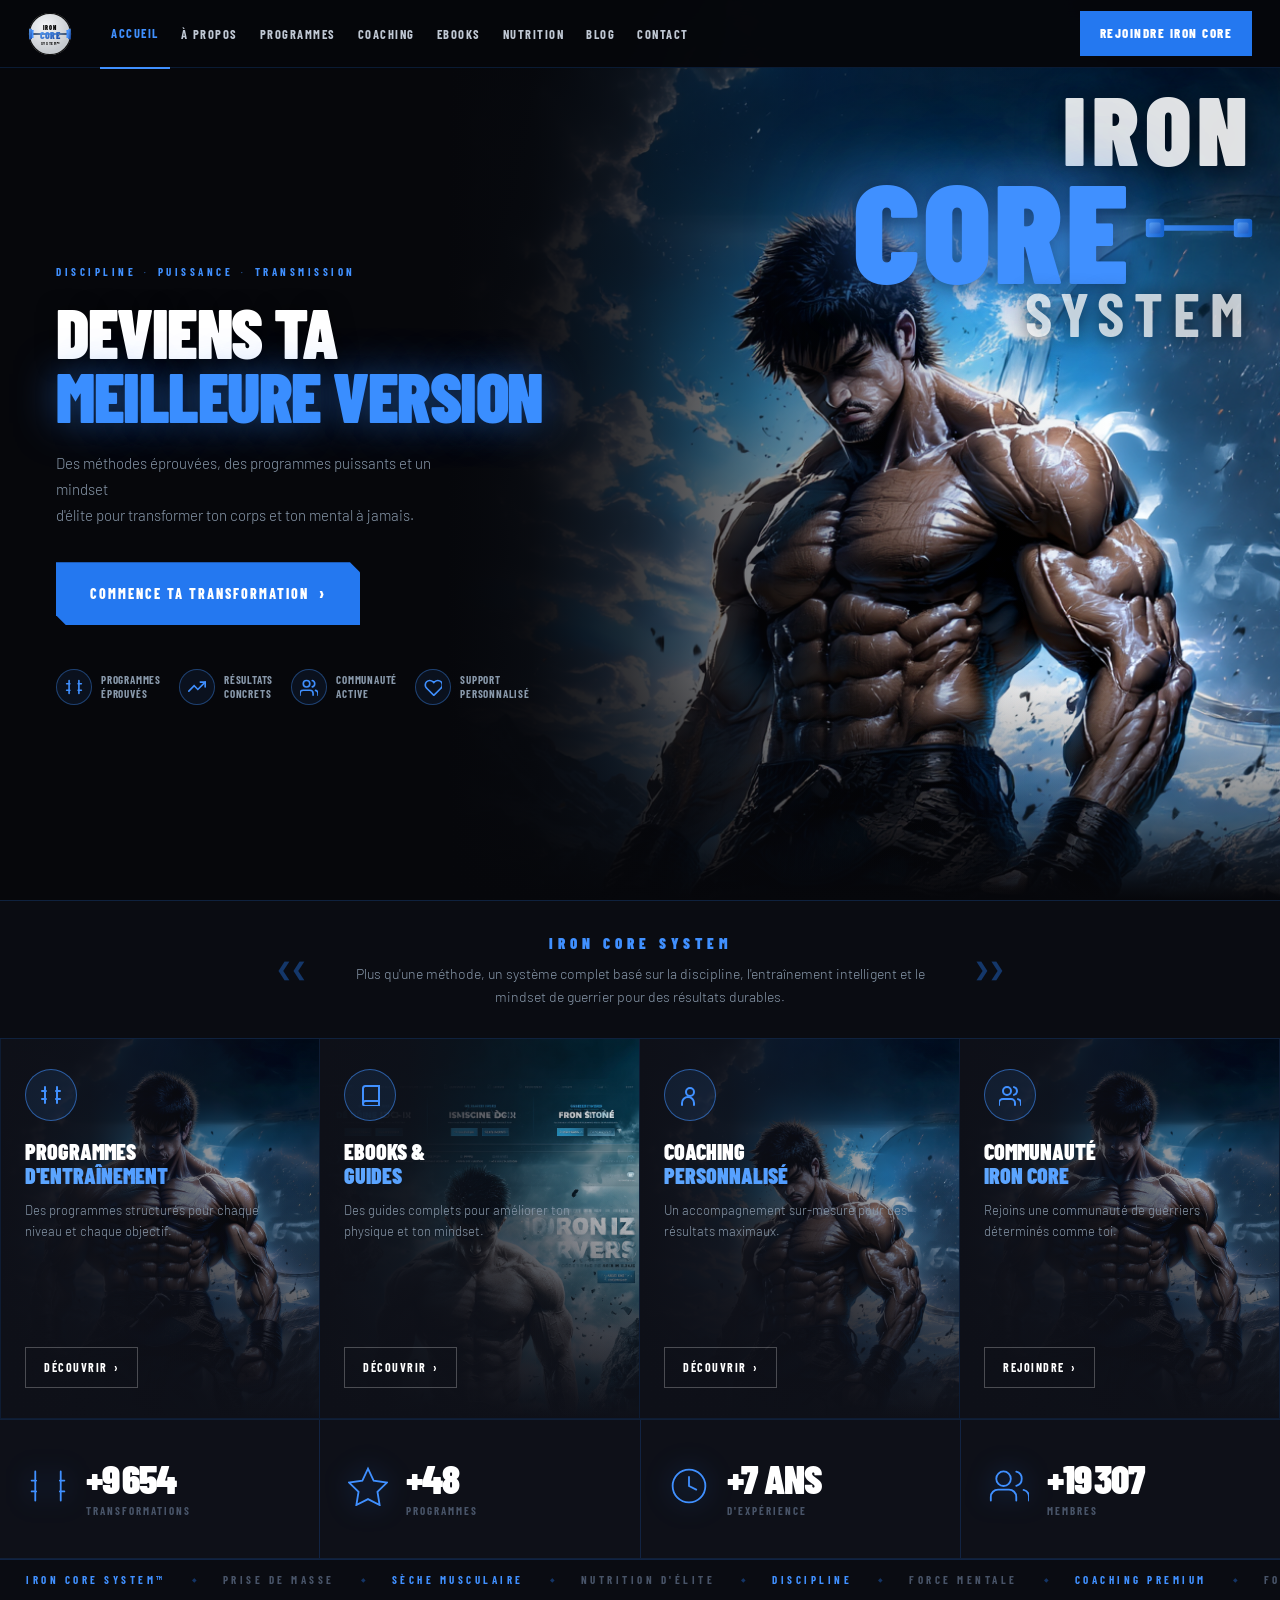
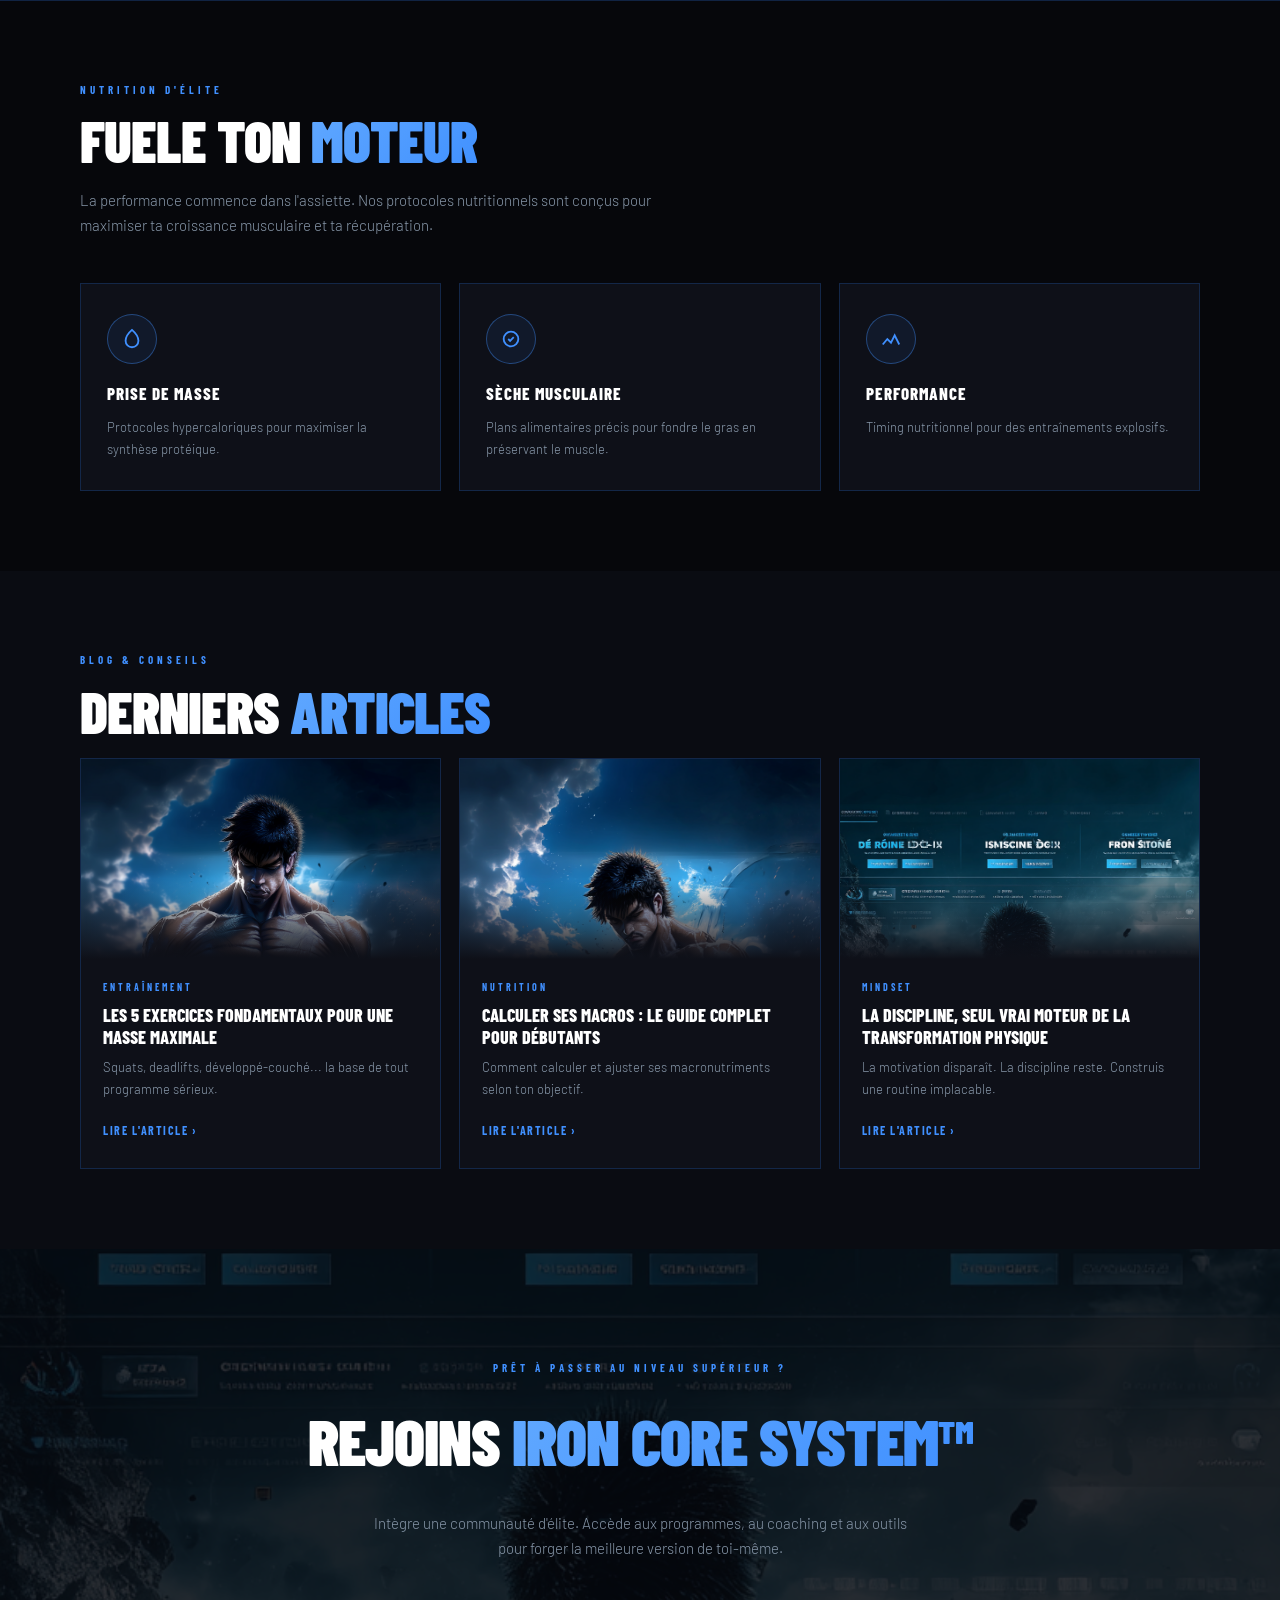
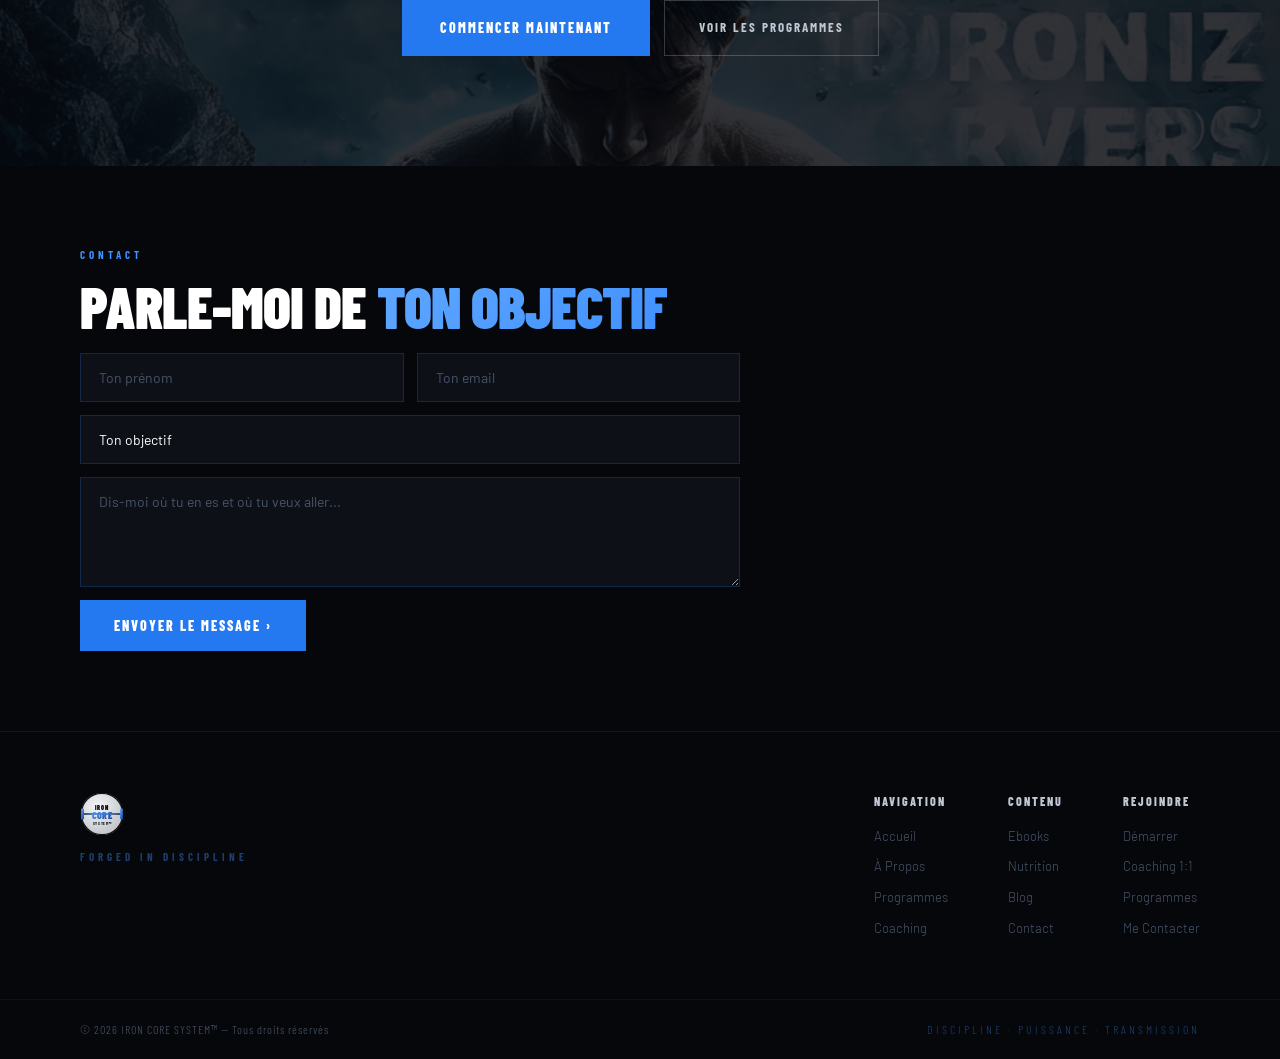
==== commit fce0ac88: "Fix hero to match mockup — warrior2 full body, solid IRON CORE SYSTEM text - Switch hero image to wa" ====
--- a/iron-core-system/index.html
+++ b/iron-core-system/index.html
@@ -53,7 +53,7 @@
 
   <!-- Image warrior droite -->
   <div class="hero-warrior-wrap">
-    <img src="assets/images/warrior1.png" alt="Iron Core Warrior" class="hero-warrior-img">
+    <img src="assets/images/warrior2.png" alt="Iron Core Warrior" class="hero-warrior-img">
     <!-- Dégradé : fondu gauche + fondu bas -->
     <div class="hero-warrior-fade"></div>
   </div>
--- a/iron-core-system/css/styles.css
+++ b/iron-core-system/css/styles.css
@@ -110,7 +110,7 @@
 .hero-warrior-wrap {
   position: absolute;
   top: 0; right: 0; bottom: 0;
-  width: 62%;
+  width: 65%;
   z-index: 1;
   overflow: hidden;
 }
@@ -129,62 +129,58 @@
   background:
     linear-gradient(to right,
       var(--bg-void) 0%,
-      rgba(6,7,11,0.92) 18%,
-      rgba(6,7,11,0.55) 38%,
-      rgba(6,7,11,0.15) 62%,
+      rgba(6,7,11,0.96) 10%,
+      rgba(6,7,11,0.82) 22%,
+      rgba(6,7,11,0.45) 40%,
+      rgba(6,7,11,0.1) 62%,
       transparent 80%),
     linear-gradient(to top,
       var(--bg-void) 0%,
-      rgba(6,7,11,0.6) 12%,
-      transparent 30%);
+      rgba(6,7,11,0.5) 10%,
+      transparent 25%);
   pointer-events: none;
 }
 
 /* IRON CORE SYSTEM watermark — top right over image */
 .hero-brand-mark {
   position: absolute;
-  top: 100px; right: 2%;
+  top: 88px; right: 2%;
   z-index: 3;
   pointer-events: none; user-select: none;
   display: flex; flex-direction: column;
   align-items: flex-end;
-  line-height: 0.82;
+  line-height: 0.84;
 }
 .hbm-iron {
   font-family: 'Barlow Condensed', sans-serif; font-weight: 900;
-  font-size: clamp(44px, 6.5vw, 94px);
-  letter-spacing: 7px; text-transform: uppercase;
-  color: transparent;
-  -webkit-text-stroke: 1.5px rgba(64,144,255,0.38);
-  text-shadow: 0 0 50px rgba(64,144,255,0.12);
+  font-size: clamp(52px, 7.5vw, 108px);
+  letter-spacing: 6px; text-transform: uppercase;
+  color: rgba(255,255,255,0.88);
+  text-shadow: 0 2px 30px rgba(0,0,0,0.8), 0 0 60px rgba(64,144,255,0.15);
 }
 .hbm-core {
   font-family: 'Barlow Condensed', sans-serif; font-weight: 900;
-  font-size: clamp(62px, 9.5vw, 136px);
-  letter-spacing: 4px; text-transform: uppercase;
-  background: linear-gradient(135deg,
-    rgba(96,168,255,0.55) 0%,
-    rgba(64,144,255,0.28) 50%,
-    rgba(21,101,216,0.18) 100%);
-  -webkit-background-clip: text; -webkit-text-fill-color: transparent;
-  background-clip: text;
-  display: flex; align-items: center; gap: 10px;
-}
-.hbm-dumbbell { opacity: 0.45; flex-shrink: 0; }
+  font-size: clamp(70px, 11vw, 158px);
+  letter-spacing: 3px; text-transform: uppercase;
+  color: var(--blue-400);
+  text-shadow: 0 0 60px rgba(64,144,255,0.6), 0 0 120px rgba(64,144,255,0.3), 0 2px 20px rgba(0,0,0,0.7);
+  display: flex; align-items: center; gap: 12px;
+}
+.hbm-dumbbell { flex-shrink: 0; opacity: 0.9; }
 .hbm-system {
   font-family: 'Barlow Condensed', sans-serif; font-weight: 700;
-  font-size: clamp(28px, 4.5vw, 64px);
-  letter-spacing: 9px; text-transform: uppercase;
-  color: transparent;
-  -webkit-text-stroke: 1px rgba(64,144,255,0.28);
+  font-size: clamp(30px, 4.8vw, 70px);
+  letter-spacing: 10px; text-transform: uppercase;
+  color: rgba(255,255,255,0.75);
+  text-shadow: 0 2px 20px rgba(0,0,0,0.8);
 }
 
 /* Hero content — left column */
 .hero-content {
   position: relative; z-index: 4;
-  width: 50%;
+  width: 52%;
   min-height: calc(100vh - 68px);
-  padding: 72px 40px 72px 72px;
+  padding: 72px 32px 72px 56px;
   display: flex; flex-direction: column; justify-content: center;
 }
 
@@ -204,19 +200,22 @@
 .ht-white {
   display: block;
   font-family: 'Barlow Condensed', sans-serif; font-weight: 900;
-  font-size: clamp(58px, 7.8vw, 112px);
+  font-size: clamp(52px, 5.4vw, 80px);
   text-transform: uppercase;
-  letter-spacing: -2px; line-height: 0.9;
+  letter-spacing: -1.5px; line-height: 0.92;
   color: white;
+  text-shadow: 0 2px 20px rgba(0,0,0,0.5);
+  white-space: nowrap;
 }
 .ht-blue {
   display: block;
   font-family: 'Barlow Condensed', sans-serif; font-weight: 900;
-  font-size: clamp(58px, 7.8vw, 112px);
+  font-size: clamp(52px, 5.4vw, 80px);
   text-transform: uppercase;
-  letter-spacing: -2px; line-height: 0.9;
-  color: var(--blue-400);
-  filter: drop-shadow(0 0 50px rgba(64,144,255,0.45));
+  letter-spacing: -1.5px; line-height: 0.92;
+  color: #3A8EFF;
+  text-shadow: 0 0 40px rgba(58,142,255,0.5), 0 2px 20px rgba(0,0,0,0.4);
+  white-space: nowrap;
 }
 
 .hero-desc {
